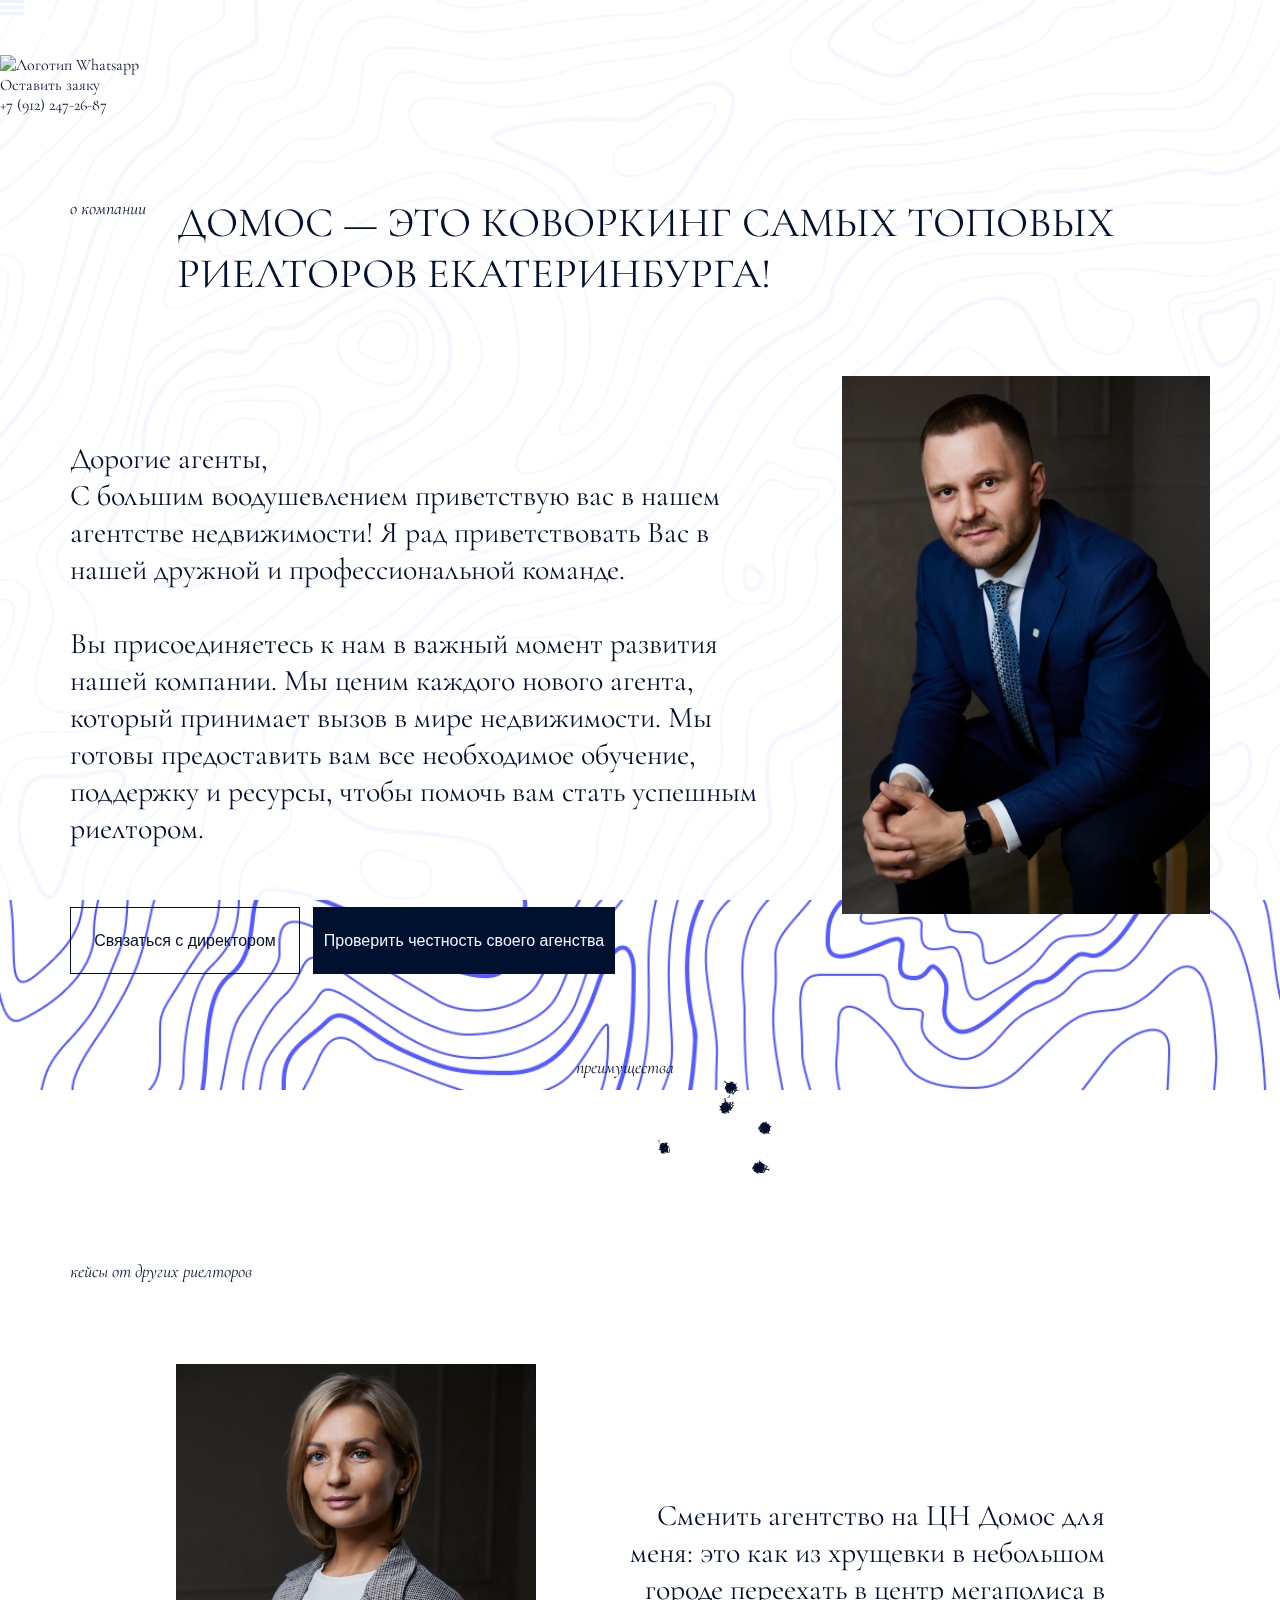
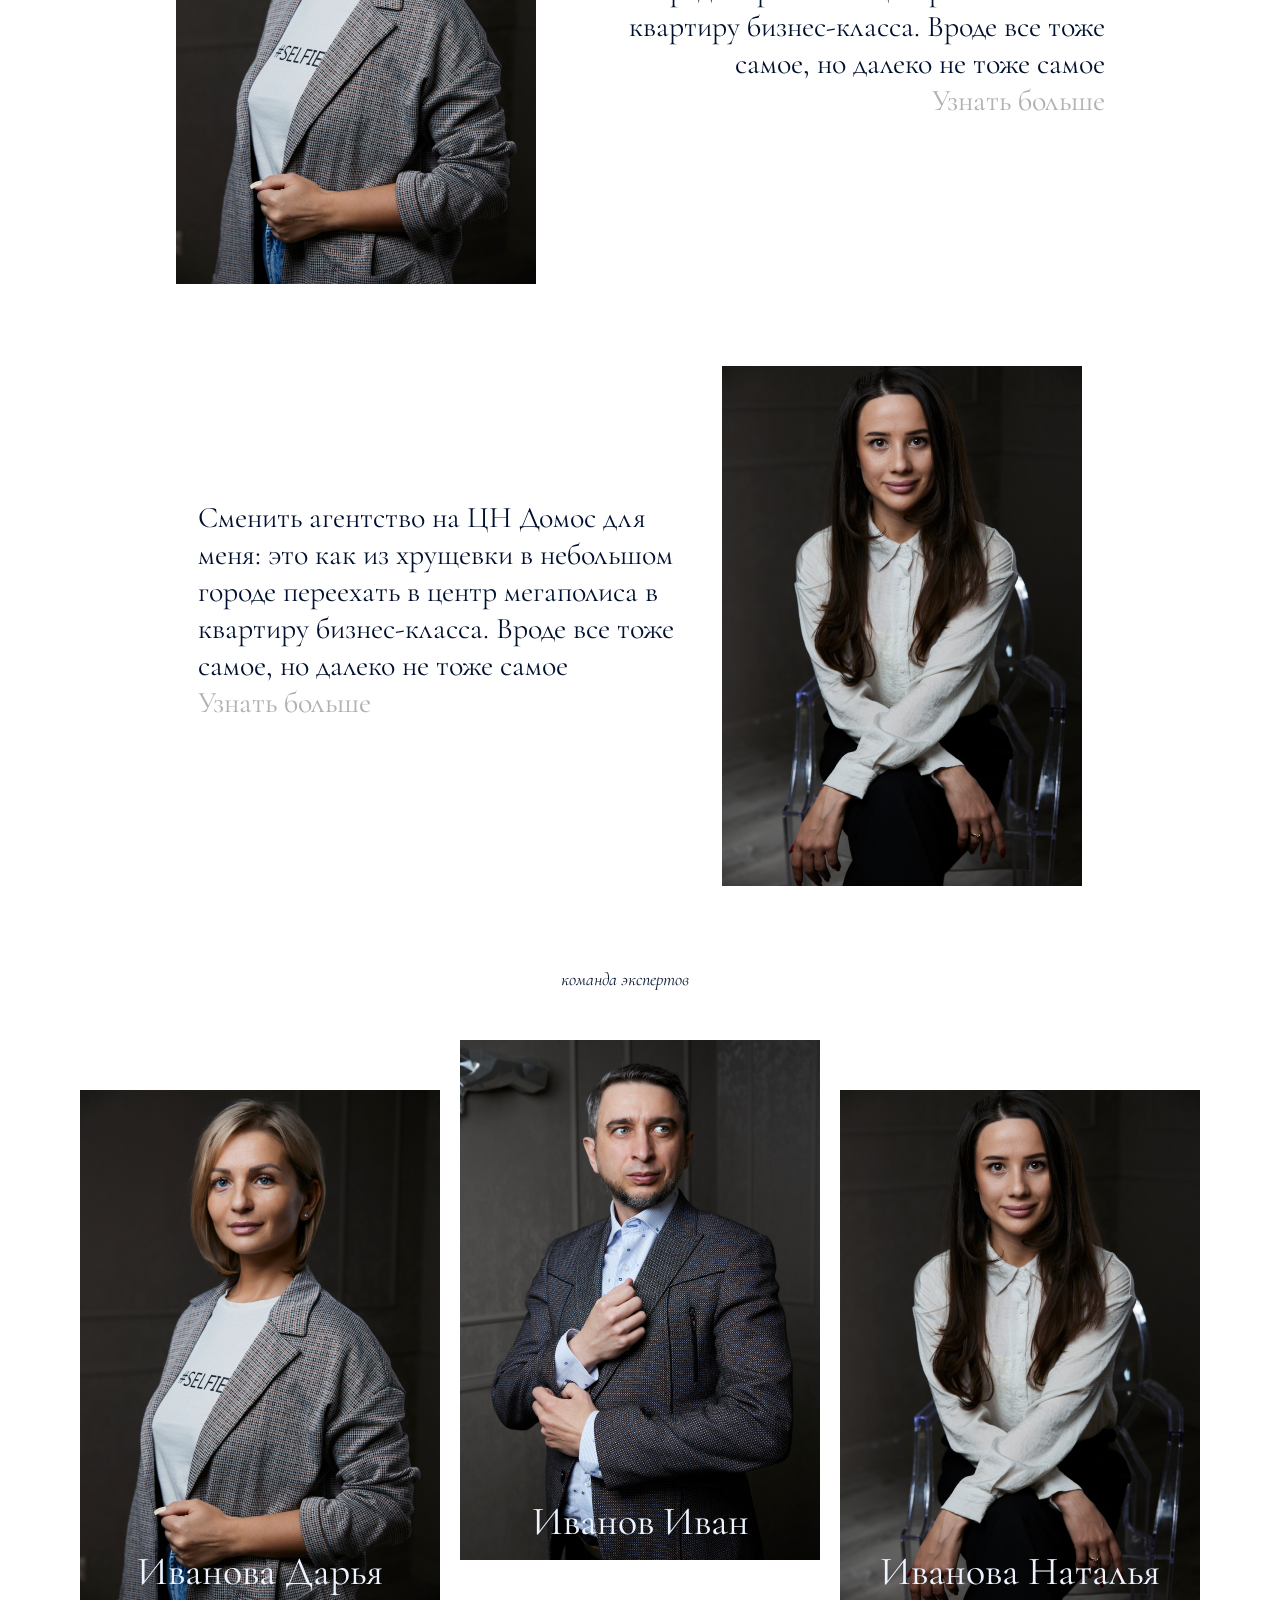
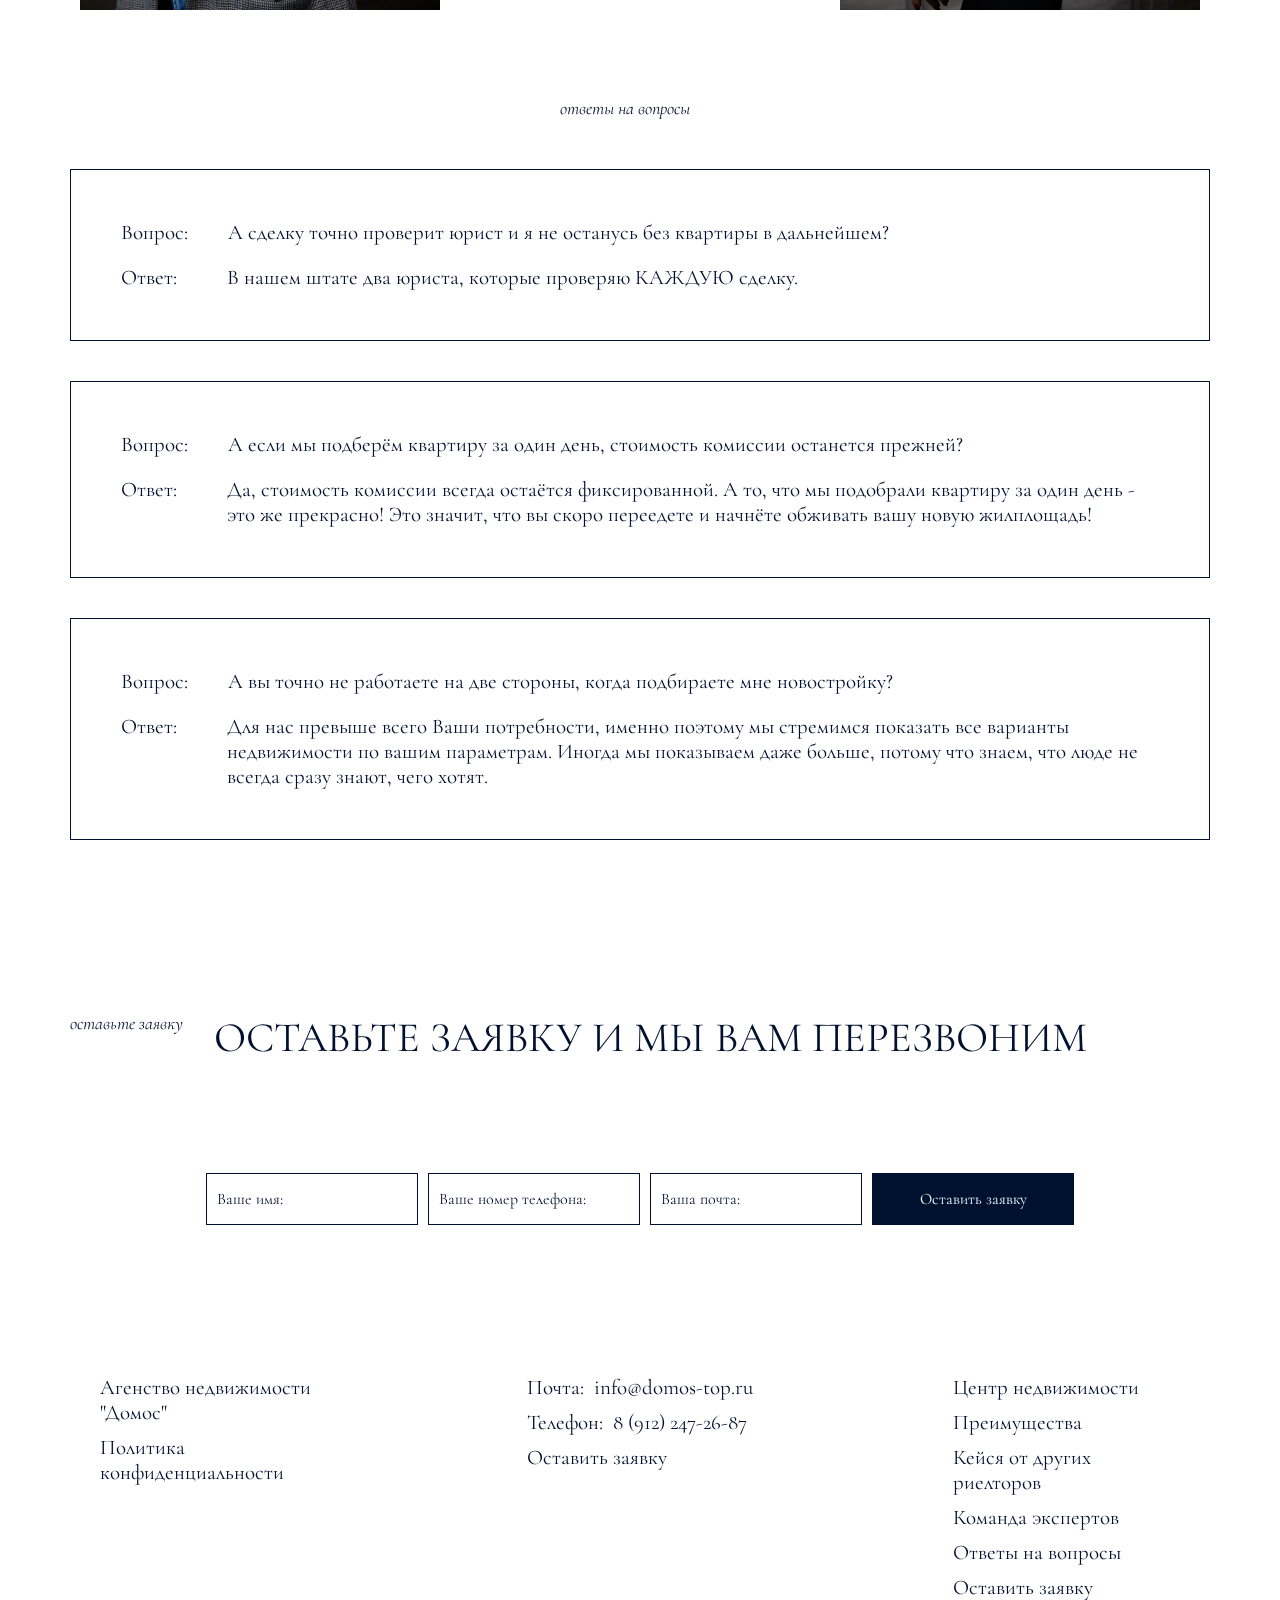
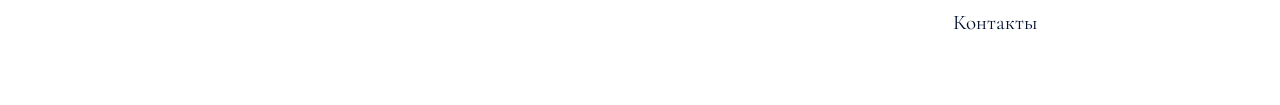
==== main.html @ 823f2ba8 "Merge branch 'vachik' of https://github.com/vachagunn/domos-main into vachik" ====
<!DOCTYPE html>
<html lang="en">
<head>
    <meta charset="UTF-8">
    <meta name="viewport" content="width=device-width, initial-scale=1.0">
    <title>Domos</title>
    
    <link rel="stylesheet" type="text/css" href="./css/base.css">
    <link rel="stylesheet" type="text/css" href="./css/media-main-1370.css">
    <link rel="stylesheet" type="text/css" href="./css/media-main-421-1369.css">
    <link rel="stylesheet" type="text/css" href="./css/media-main-420.css">
    <link rel="preconnect" href="https://fonts.gstatic.com">
    <link href="https://fonts.googleapis.com/css2?family=Cormorant+Garamond:wght@400;700&display=swap" rel="stylesheet">
    
  </head>
  <body>
    <header>
      <nav class="navigation">

        <div class="menu-btn">
          <img src="/images/menu-btn.svg" alt="Кнопка меню">
        </div>

        <div class="header-logo">
          <img src="/images/logo_domos_white.png" alt="Логотип Домос">
        </div>

        <div class="header-application">
          <div class="application--messanger">
            <a href="#">
              <img src="" alt="Логотип Whatsapp">
            </a>
          </div>

          <div class="application--title">
            <a href="#">Оставить заяку</a>
          </div>

          <div class="application--phone">
            <a href="tel:+79122472687">+7 (912) 247-26-87</a>
          </div>
        </div>
      </nav>
    </header>
    <!-- <header>
      <div class="title">
        <div class="left-menu">
          <div class="menu"></div>
          <div class="logo"></div>
        </div>
        <div class="right-menu">
          <div class="whatsapp"></div>
          <div class="submit-app"></div>
          <div class="phone"></div>
        </div>
      </div>
      <div class="intro-main">Выплачиваем 100% комиссии</div>
      <div class="submit-app-center">
        <div class="submit-app-center p"></div>
        <div class="submit-app-block"></div>
      </div>
    </header> -->
    
    <main>
      <div class="block company">
        <div class="intro-block">
          <div class="intro company" style="white-space: nowrap;">о компании</div>
          <div class="intro-block-company">
            ДОМОС  — ЭТО КОВОРКИНГ САМЫХ 
            ТОПОВЫХ РИЕЛТОРОВ ЕКАТЕРИНБУРГА! 
          </div>
        </div>
        <div class="block-director">
          <div class="director-word">
            Дорогие агенты, </br>С большим воодушевлением приветствую вас 
            в нашем агентстве недвижимости! Я рад приветствовать 
            Вас в нашей дружной и профессиональной команде. </br></br>
            Вы присоединяетесь к нам в важный момент развития нашей компании. 
            Мы ценим каждого нового агента, который принимает вызов в мире недвижимости. 
            Мы готовы предоставить вам все необходимое обучение, поддержку и ресурсы, 
            чтобы помочь вам стать успешным риелтором.
            <div class="company-button">
              <div class="tel-button">Связаться с директором</div>
              <div class="test-button">Проверить честность своего агенства</div>
            </div>
          </div>
          <div class="director-photo">
            <img src="./images/director.png" alt="Director">
          </div>
        </div>
      </div>
      
      <div class="block advantages">
        <div class="intro advantages">преимущества</div>
        <div class="advantages">
          <div class="container-advantages">

            <div class="row one">
              <div class="circle">
                <div class="logo"></div>
                <div class="text-advantages">
                  <p><span class="text-advantages-title">успешная современная команда</span></p>
                </div>
              </div>
              <div class="circle">
                <div class="logo"></div>
                <div class="text-advantages">
                  <p><span class="text-advantages-title">постоянная поддержка юриста</span></p>
                </div>
              </div>
            </div>
            
            <div class="row two">
              <div class="circle">
                <div class="logo"></div>
                <div class="text-advantages">
                  <p><span class="text-advantages-title">выплата 100% комиссии после сделки</span></p>
                </div>
              </div>
            </div>
            
            <div class="row three">
              <div class="circle">
                <div class="logo"></div>
                <div class="text-advantages">
                  <p><span class="text-advantages-title">постоянные обучения</span></p>
                </div>
              </div>
              <div class="circle">
                <div class="logo"></div>
                <div class="text-advantages">
                  <p><span class="text-advantages-title">нет обязательных посещений офиса</span></p>
                </div>
              </div>
            </div>

          </div>
        </div>
      
      <div class="block cases">
        <div class="intro-block">
          <div class="intro cases">кейсы от других риелторов</div>
        </div>
        <div class="team first">
          <div class="team-photo">
            <img src="./images/team-first.png" alt="team-first">
          </div>
          <div class="team-word first">
            Сменить агентство на ЦН Домос для меня: это как из хрущевки в небольшом городе переехать в центр мегаполиса в квартиру бизнес-класса.
            Вроде все тоже самое, но далеко не тоже самое</br>
            <span>Узнать больше</span>
          </div>
        </div>
        <div class="team two">
          <div class="team-word second">
            Сменить агентство на ЦН Домос для меня: это как из хрущевки в небольшом городе переехать в центр мегаполиса в квартиру бизнес-класса.
            Вроде все тоже самое, но далеко не тоже самое</br>
            <span>Узнать больше</span>
          </div>
          <div class="team-photo">
            <img src="./images/team-second.png" alt="team-second">
          </div>
        </div>
      </div>
      <div class="block experts">
        <div class="intro experts">команда экспертов</div>
        <div class="experts-all">
          <div class="expert-photo one">
            <img src="./images/expert-one.png" alt="expert-one">
            <div class="overlay">Иванова Дарья</div>
          </div>
          <div class="expert-photo two">
            <img src="./images/expert-two.png" alt="expert-two">
            <div class="overlay">Иванов Иван</div>
          </div>
          <div class="expert-photo three">
            <img src="./images/expert-three.png" alt="expert-three">
            <div class="overlay">Иванова Наталья</div>
          </div>
        </div>
      </div>
      
      <div class="block answers">
        <div class="intro answers">ответы на вопросы</div>
        <div class="questions-answers">
          <div class="block-questions-answers one">
            <div class="questions">
              <div class="intro-question">Вопрос:</div>
              <div class="intro-question-question">
                А сделку точно проверит юрист и я не останусь без квартиры в дальнейшем?
              </div>
            </div>
            <div class="answers">
              <div class="intro-answer">Ответ:</div>
              <div class="intro-answer-answer">
                В нашем штате два юриста, которые проверяю КАЖДУЮ сделку.
              </div>
            </div>
          </div>
          
          <div class="block-questions-answers two">
            <div class="questions">
              <div class="intro-question">Вопрос:</div>
              <div class="intro-question-question">
                А если мы подберём квартиру за один день, стоимость комиссии останется прежней?
              </div>
            </div>
            <div class="answers">
              <div class="intro-answer">Ответ:</div>
              <div class="intro-answer-answer">
                Да, стоимость комиссии всегда остаётся фиксированной. 
                А то, что мы подобрали квартиру за один день - это же прекрасно! Это значит, что вы скоро переедете и начнёте обживать вашу новую жилплощадь!
              </div>
            </div>
          </div>
          
          <div class="block-questions-answers three">
            <div class="questions">
              <div class="intro-question">Вопрос:</div>
              <div class="intro-question-question">
                А вы точно не работаете на две стороны, когда подбираете мне новостройку?
              </div>
            </div>
            <div class="answers">
              <div class="intro-answer">Ответ:</div>
              <div class="intro-answer-answer">
                Для нас превыше всего Ваши потребности, именно поэтому мы стремимся
                показать все варианты недвижимости по вашим параметрам. Иногда мы
                показываем даже больше, потому что знаем, что люде не всегда сразу знают,
                чего хотят.
              </div>
            </div>
          </div>
          
        </div>
      </div>
      <div class="block application">
        <div class="intro-block">
          <div class="intro company" style="white-space: nowrap;">оставьте заявку</div>
          <div class="intro-block-company">
            ОСТАВЬТЕ ЗАЯВКУ И МЫ ВАМ ПЕРЕЗВОНИМ 
          </div>
        </div>
        <div class="container">
          <div class="submit-your-application">Ваше имя:</div>
          <div class="submit-your-application">Ваше номер телефона:</div>
          <div class="submit-your-application">Ваша почта:</div>
          <div class="submit-your-application-blue">Оставить заявку</div>
        </div>
        
        <div class="map">
          <script 
            type="text/javascript" 
            charset="utf-8" 
            async src="https://api-maps.yandex.ru/services/constructor/1.0/js/?um=constructor%3A282404aa62db737dc6fc11213144c977d4ec2f0afd325f0d75a06464f7bdc271&amp;width=100%25&amp;height=618&amp;lang=ru_RU&amp;scroll=true">
          </script>
        </div>
        
      </div>
    </main>
    
    <footer>
      <div class="footer">
        <div class="column one">
          <div class="logo-footer"></div>
          <div class="text-footer">Агенство недвижимости "Домос"</div>
          <div class="text-footer">Политика конфиденциальности</div>
        </div>
        <div class="column two">
          <div class="mail-footer">
            <div class="mail-footer-name">Почта:</div>
            <div class="mail-footer-mail">info@domos-top.ru</div>
          </div>
          <div class="tel-footer">
            <div class="tel-footer-name">Телефон:</div>
            <div class="tel-footer-tel">8 (912) 247-26-87</div>
          </div>
          <div class="button-footer">
            <div class="button-footer-button">Оставить заявку</div>
          </div>
        </div>
        <div class="column three">
          <ul>
            <li>Центр недвижимости</li>
            <li>Преимущества</li>
            <li>Кейся от других риелторов</li>
            <li>Команда экспертов</li>
            <li>Ответы на вопросы</li>
            <li>Оставить заявку</li>
            <li>Контакты</li>
          </ul>
        </div>
      </div>
    </footer>
    
    <script src="./js/advantages.js"></script>

  </body>
  </html>
---- css/base.css ----
html, body, div, span, applet, object, iframe, h1, h2, h3, h4, h5, h6, p, blockquote, pre, a, abbr, acronym, address, big, cite, code, del, dfn, em, img, ins, kbd, q, s, samp, small, strike, strong, sub, sup, tt, var, b, u, i, center, dl, dt, dd, ol, ul, li, fieldset, form, label, legend, table, caption, tbody, tfoot, thead, tr, th, td, article, aside, canvas, details, embed, figure, figcaption, footer, header, hgroup, menu, nav, output, ruby, section, summary, time, mark, audio, video {
    margin: 0;
    padding: 0;
    border: 0;
    font-size: 100%;
    font: inherit;
    vertical-align: baseline;
    outline: none;
    color: #00102F;
    font-family: Cormorant Garamond, Arial, sans-serif;
  }
  html { height: 100%; } /* always display scrollbars */
  /* body { font-size: 62.5%; line-height: 1; font-family: Arial, Tahoma, Verdana, sans-serif; } */
  
  article, aside, details, figcaption, figure, footer, header, hgroup, menu, nav, section { display: block; }
  ol, ul { list-style: none; }
  
  blockquote, q { quotes: none; }
  blockquote:before, blockquote:after, q:before, q:after { content: ''; content: none; }
  strong { font-weight: bold; } 
  
  input { outline: none; }
  
  table { border-collapse: collapse; border-spacing: 0; }
  img { border: 0; max-width: 100%; }
  
  a { text-decoration: none; }
  a:hover { text-decoration: underline; }
---- css/media-main-1370.css ----
@media only screen and (min-width: 1370px) {
    body {
        background-image: url('../images/background.png');
        background-repeat: no-repeat;
        background-attachment: fixed;
        background-position: center;
        background-size: cover;
    }
    
    body::before {
        content: '';
        position: fixed;
        top: 0;
        left: 0;
        width: 100%;
        height: 100%;
        background-color: rgba(255, 255, 255, 0.98);
        z-index: -1;
    }

    header {
        display: flex;
        flex-direction: column;
        align-items: center;
        justify-content: center;

        background-image: url("./../images/header-background.png");
    }

    .navigation {
        display: flex;
        flex-direction: row;
        justify-content: space-between;
        width: 1143px;
    }

    .header-application {
        display: flex;
        flex-direction: row;
    }
    
    .menu-btn {
        display: flex;
        align-items: center;
        width: 24px;
    }

    main {
        display: flex;
        flex-direction: column;
        justify-content: center;
        align-items: center;
        /* padding: 0 140px; */
        box-sizing: border-box;
        /* width: calc(100% - 45px); */
      }
    
    .intro {
        /* margin-left: 140px; */
        margin-top: 82px;
        margin-right: 31px;
        color: #00102F;
        font-size: 21px;
        font-style: italic;
        font-weight: 400;
        line-height: normal;
        vertical-align: top;
    }
    
    
    /* FIRST BLOCK */
    
    .block {
        display: flex;
        justify-content: center;
        flex-direction: column;
        align-items: center;
        box-sizing: border-box;
    
        width: 100%;
        max-width: 1157px;
    }
    
    .intro-block {
        display: flex;
        /* justify-content: center; */
        width: 1157px; 
        height: 130px;
    }

    
    .intro-block-company {
        color: #00102F;
        display: flex;
        width: 1028px;
        height: 161px;
        margin-top: 82px;
        /* text-align: initial; */
    
        font-size: 48px;
        font-style: normal;
        font-weight: 400;
        line-height: normal;
        vertical-align: top;
      }
    
    .block-director {
        display: flex;
        /* justify-content: center; */
        padding-top: 140px;
    }
    
    .director-word {
        display: flex;
    
        max-width: 625px;
        /* margin-left: 140px; */
        margin-top: 82px;
        display: inline-block;
        width: 625px;
        height: 344px;
        flex-shrink: 0;
        text-align: justify;
        /* justify-content: center; */
        color: #00102F;
        font-size: 30px;
        font-style: normal;
        font-weight: 400;
        line-height: normal;
    }
    
    .company-button {
        display: flex;
        margin-top: 50px;
    }
    
    .tel-button {
        display: inline-block;
        vertical-align: middle;
        line-height: 65px;
        margin-right: 13px;
        width: 228px;
        height: 65px;
        border: 1px solid #00102F;
        background: rgba(237, 243, 255, 0.00);
        color: #00102F;
        text-align: center;
        font-size: 16px;
        font-style: normal;
        font-weight: 400;
        cursor: pointer;
        font-family: 'Open Sans', sans-serif;
    }
    
    .test-button {
        display: inline-block;
        vertical-align: middle;
        line-height: 65px;
        margin-right: 13px;
        width: 300px;
        height: 65px;
        border: 1px solid #00102F;
        background: #00102F;
        color: #EDF3FF;
        text-align: center;
        font-size: 16px;
        font-style: normal;
        font-weight: 400;
        cursor: pointer;
        font-family: 'Open Sans', sans-serif;
    }
    
    .director-photo {
        margin-left: 69px;
        /* margin-right: 140px; */
        width: 463px;
        height: 694px;
        flex-shrink: 0;
        background-color: lightgray;
      }
      
    .director-photo img {
        width: 100%;
        height: 100%;
        object-fit: cover;
    }

    /* TWOTH */

    .intro.advantages {
        display: flex;
        max-width: 1126px;
        justify-content: center;
        margin-bottom: 82px;
    }

    .container-advantages {
        display: flex;
        flex-wrap: wrap;
        justify-content: center;
        align-items: center;
        max-width: 1200px;
        margin: 0 auto;
    }
     
    .row {
        display: flex;
        justify-content: center;
        margin-bottom: 16px;
    }

    .row.one {
        justify-content: space-between;
    }
      
    .row.two {
        justify-content: center;
    }
      
    .row.three {
        justify-content: space-between;
    }
     
    .circle {
        position: relative;
        width: 360px;
        height: 360px;
        border-radius: 50%;
        display: flex;
        justify-content: center;
        align-items: center;
        background: #EDF3FF;
        margin: 0 160px;
    }

    .logo {
        position: relative;
        width: 100%;
        height: 100%;     
        background: url(../images/advantages-one.png);
        background-size: cover;
        border-radius: 50%;
        overflow: hidden;
    }
    
    .text-advantages {
        position: absolute;
        width: 100%;
        height: 100%;
        animation: animate 30s linear infinite;
    }

    .text-advantages p span {
        position: absolute;
        left: 50%;
        font-size: 2.2em;
        text-transform: uppercase;
        transform-origin: 0 230px;
        top: -50px;
    }

    @keyframes animate {
        0%
        {
            transform: rotate(360deg);
        }
        100%
        {
            transform: rotate(0deg);
        }
    }

    
    
    /* THIRD BLOCK */
    
    .intro.cases {
        order: -1;
      }


    .team {
        width: 1157px;
        /* margin-left: 140px; */
        /* margin-right: 140px; */
        margin-top: 80px;
        display: flex;
    }
    
    .team-word {
        display: flex;
        width: 743px;
        height: 488px;
        flex-direction: column;
        justify-content: center;
        flex-shrink: 0;
    
        color: #00102F;
        font-size: 30px;
        font-style: normal;
        font-weight: 400;
        line-height: normal;
    }
    
    .team-word.first {
        text-align: right;
        margin-left: 55px;
    }
    
    .team-word.second {
        text-align: left;
        margin-right: 55px;
    }
      
    .team-photo {
        width: 360px;
        height: 520px;
        flex-shrink: 0;
    }
    
    .team-word span {
        color: #B1B1B1;
        font-size: 30px;
        font-style: normal;
        font-weight: 400;
        line-height: normal;
    }
    
    
    
    /* FOURTH BLOCK */
    
    
    .intro.experts {
        display: flex;
        width: 1126px;
    }

    .experts-all {
        display: flex;
        justify-content: center;
        align-items: flex-start;
        /* margin-left: 140px; */
        /* margin-right: 140px; */
        margin-top: 100px;
    }
    
    .expert-photo {
        position: relative;
        margin: 0 13px;
    }
    
    .expert-photo.two {
        margin-top: -50px;
    }
    
    .expert-photo .overlay {
        position: absolute;
        bottom: 10px;
        left: 0;
        right: 0;
        padding: 10px;
        text-align: center;
        color: #EDF3FF;
        font-size: 40px;
        font-style: normal;
        font-weight: 400;
        line-height: normal;
    }


    /* FIFTH BLOCK */


    .questions-answers {
        font-size: 21px;
    }
    
    .block-questions-answers {
        border: solid 1px #00102F;
        padding: 0 50px;
        margin-bottom: 40px;
    }
    
    .questions {
        display: flex;
        align-items: center;
        padding-bottom: 20px;
        margin-top: 50px;
    }
    
    .questions-answers {
        max-width: 1157px;
    }
    
    .answers {
        display: flex;
        margin-bottom: 50px;
        width: 1057px;
    }

    .intro-question {
        margin-right: 40px;
        font-weight: bold;
    }

    .intro-answer {
        margin-right: 50px;
        font-weight: bold;
    }

    .intro.answers {
        width: 1126px;
    }

    .intro-question-question {
        text-align: left;
    }



    /* SIXTH BLOCK */


    .container {
        display: flex;
        /* justify-content: space-between; */
        align-items: center;

        padding-top: 100px;
        padding-bottom: 100px;
    }
     
    .submit-your-application {
        color: #00102F;
        width: 200px;
        height: 50px;
        border: 1px solid #00102F;
        display: flex;
        /* justify-content: center; */
        align-items: center;

        margin-right: 10px;
        padding-left: 10px;
    }

    .submit-your-application-blue {
        background-color: #00102F;
        color: #EDF3FF;
        justify-content: center;
        border: 1px solid #00102F;
        width: 200px;
        height: 50px;
        display: flex;
        align-items: center;
    }


    /* SEVENTH BLOCK */

    footer {
        display: flex;
        justify-content: center;
        padding: 50px 0;
        width: 100%;
        font-size: 21px;
        font-style: normal;
        font-weight: 400;
        line-height: normal;
    }

    .footer {
        display: flex;
    }

    .text-footer {
        padding-bottom: 10px;
    }

    .mail-footer {
        display: flex;
        padding-bottom: 10px;
    }

    .mail-footer-name {
        margin-right: 10px;
    }

    .tel-footer {
        display: flex;
        padding-bottom: 10px;
    }

    .tel-footer-name {
        margin-right: 10px;
    }

    .column {
        flex: 1;
        padding: 0 100px;
    }
      
    ul {
        list-style-type: none;
        padding: 0;
        padding-bottom: 10px;
    }

    li {
        padding-bottom: 10px;
    }
     
    .map {
        width: 100%;
    }


}
---- css/media-main-421-1369.css ----
@media only screen and (min-width: 421px) and (max-width: 1369px) {
    body {
        background-image: url('../images/background.png');
        background-repeat: no-repeat;
        background-attachment: fixed;
        background-position: center;
        background-size: cover;
    }
    
    body::before {
        content: '';
        position: fixed;
        top: 0;
        left: 0;
        width: 100%;
        height: 100%;
        background-color: rgba(255, 255, 255, 0.95);
        z-index: -1;
    }
    
    main {
        display: flex;
        flex-direction: column;
        justify-content: center;
        align-items: center;
        padding: 0 70px;
        box-sizing: border-box;
        /* width: calc(100% - 45px); */
      }
    
    .intro {
        /* margin-left: 140px; */
        margin-top: 82px;
        margin-right: 31px;
        color: #00102F;
        font-size: 18px;
        font-style: italic;
        font-weight: 400;
        line-height: normal;
        vertical-align: top;
        height: 100%;
        white-space: nowrap;
    }
    
    
    /* FIRST BLOCK */
    
    .block {
        display: flex;
        justify-content: center;
        flex-direction: column;
        align-items: center;
        box-sizing: border-box;
    
        width: 100%;
    }

    .intro-block {
        height: 100%;
        display: flex;
        /* justify-content: center; */
        width: 100%;
    }
    
    /* .intro-block-company {
        color: #00102F;
        display: flex;
        width: 1028px;
        height: 161px;
        margin-top: 82px;
        text-align: initial;
    
        font-size: 48px;
        font-style: normal;
        font-weight: 400;
        line-height: normal;
        vertical-align: top;
      } */

    .intro-block-company {
        color: #00102F;
        display: flex;
        /* width: 1028px; */
        height: 161px;
        margin-top: 82px;
        /* text-align: initial; */
        font-size: 42px;
        font-style: normal;
        font-weight: 400;
        line-height: normal;
        vertical-align: top;
        /* word-break: break-all; */
        word-wrap: break-word;
    }
    
    .block-director {
        display: flex;
        /* justify-content: center; */
    }
    
    .director-word {
        color: #00102F;
        display: flex;
        flex-direction: column;
        /* width: 625px; */
        height: 100%;
        margin-top: 82px;
        /* text-align: initial; */
        font-size: 30px;
        font-style: normal;
        font-weight: 400;
        line-height: normal;
        vertical-align: top;
        /* word-break: break-all; */
        /* overflow-wrap: break-word; */
        word-wrap: break-word;
    }
    
    .company-button {
        display: flex;
        margin-top: 40px;
        flex-wrap: wrap;
    }
    
    .tel-button {
        margin-top: 20px;
        display: inline-block;
        vertical-align: middle;
        line-height: 65px;
        margin-right: 13px;
        width: 228px;
        height: 65px;
        border: 1px solid #00102F;
        background: rgba(237, 243, 255, 0.00);
        color: #00102F;
        text-align: center;
        font-size: 16px;
        font-style: normal;
        font-weight: 400;
        cursor: pointer;
        font-family: 'Open Sans', sans-serif;
    }
    
    .test-button {
        margin-top: 20px;
        display: inline-block;
        vertical-align: middle;
        line-height: 65px;
        margin-right: 13px;
        width: 300px;
        height: 65px;
        border: 1px solid #00102F;
        background: #00102F;
        color: #EDF3FF;
        text-align: center;
        font-size: 16px;
        font-style: normal;
        font-weight: 400;
        cursor: pointer;
        font-family: 'Open Sans', sans-serif;
    }
    
    .director-photo {
        margin-left: 70px;
        /* margin-right: 140px; */
        width: 368px;
        height: 538px;
        flex-shrink: 0;
        /* background-color: lightgray; */
      }
      
    .director-photo img {
        width: 100%;
        height: 100%;
        object-fit: cover;
        padding-top: 5%;
    }
    
    
    /* THIRD BLOCK */
    
    .block.cases {
        justify-content: flex-start;
        /* padding-top: 413px; */
    }

    .team {
        margin-left: 140px;
        margin-right: 140px;
        margin-top: 82px;
        display: flex;
        justify-content: center;
        width: 100%;
    }
    
    .team-word {
        display: flex;
        width: 489px;
        height: 488px;
        flex-direction: column;
        justify-content: center;
        flex-shrink: 0;
        color: #00102F;
        font-size: 30px;
        font-style: normal;
        font-weight: 400;
        line-height: normal;
        word-wrap: break-word;
      }
    
    .team-word.first {
        text-align: right;
        margin-left: 80px;
    }
    
    .team-word.second {
        text-align: left;
        margin-right: 35px;
    }
      
    .team-photo {
        width: 360px;
        height: 520px;
        flex-shrink: 0;
    }
    
    .team-word span {
        color: #B1B1B1;
        font-size: 30px;
        font-style: normal;
        font-weight: 400;
        line-height: normal;
    }
    
    
    
    /* FOURTH BLOCK */
    
    
    .experts-all {
        display: flex;
        justify-content: center;
        align-items: flex-start;
        /* margin-left: 140px; */
        /* margin-right: 140px; */
        margin-top: 100px;
    }
    
    .expert-photo {
        position: relative;
        margin: 0 10px;
    }
    
    .expert-photo.two {
        margin-top: -50px;
    }
    
    .expert-photo .overlay {
        position: absolute;
        bottom: 10px;
        left: 0;
        right: 0;
        padding: 10px;
        text-align: center;
        color: #EDF3FF;
        font-size: 40px;
        font-style: normal;
        font-weight: 400;
        line-height: normal;
    }

    /* FIFTH BLOCK */


    .questions-answers {
        font-size: 21px;
    }
    
    .block-questions-answers {
        border: solid 1px #00102F;
        padding: 0 50px;
        margin-bottom: 40px;
    }
    
    .questions {
        display: flex;
        align-items: center;
        padding-bottom: 20px;
        margin-top: 50px;
    }
    
    /* .questions-answers {
        max-width: 1157px;
    } */
    
    .answers {
        display: flex;
        padding-bottom: 50px;
        /* width: 1057px; */
    }

    .intro-question {
        margin-right: 40px;
    }

    .intro-answer {
        margin-right: 50px;
    }

    /* .intro.answers {
        width: 1126px;
    } */

    .intro-question-question {
        text-align: left;
    }

    /* SIXTH BLOCK */


    .container {
        display: flex;
        /* justify-content: space-between; */
        align-items: center;

        /* padding-top: 100px; */
        padding-bottom: 100px;
    }
     
    .submit-your-application {
        color: #00102F;
        width: 200px;
        height: 50px;
        border: 1px solid #00102F;
        display: flex;
        /* justify-content: center; */
        align-items: center;

        margin-right: 10px;
        padding-left: 10px;
    }

    .submit-your-application-blue {
        background-color: #00102F;
        color: #EDF3FF;
        justify-content: center;
        border: 1px solid #00102F;
        width: 200px;
        height: 50px;
        display: flex;
        align-items: center;
    }

    /* SEVENTH BLOCK */

    footer {
        display: flex;
        justify-content: center;
        padding: 50px 0;
        width: 100%;
        font-size: 21px;
        font-style: normal;
        font-weight: 400;
        line-height: normal;
    }

    .footer {
        display: flex;
    }

    .text-footer {
        padding-bottom: 10px;
    }

    .mail-footer {
        display: flex;
        padding-bottom: 10px;
    }

    .mail-footer-name {
        margin-right: 10px;
    }

    .tel-footer {
        display: flex;
        padding-bottom: 10px;
    }

    .tel-footer-name {
        margin-right: 10px;
    }

    .column {
        flex: 1;
        padding: 0 100px;
    }
      
    ul {
        list-style-type: none;
        padding: 0;
        padding-bottom: 10px;
    }

    li {
        padding-bottom: 10px;
    }
     


}
---- css/media-main-420.css ----
@media only screen and (max-width: 420px) {
    .block {
        width: 419px;
    }
}
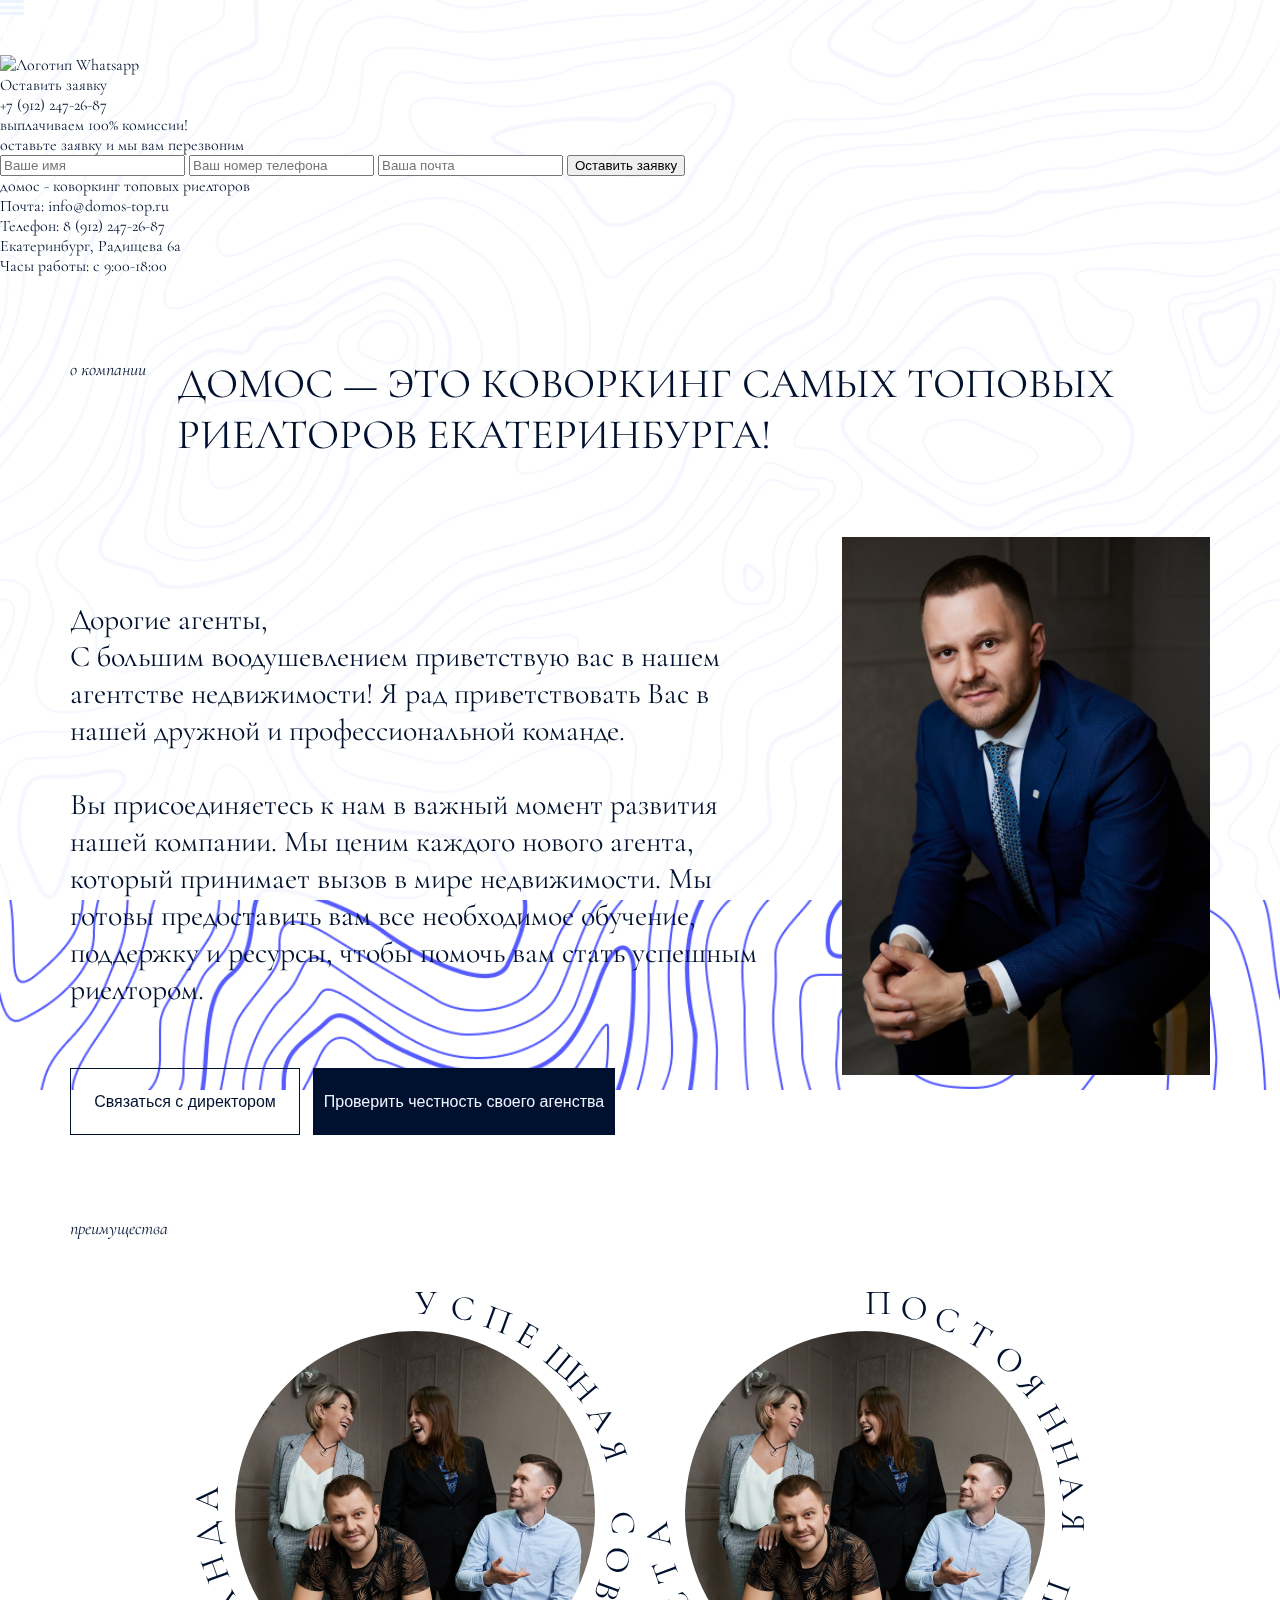
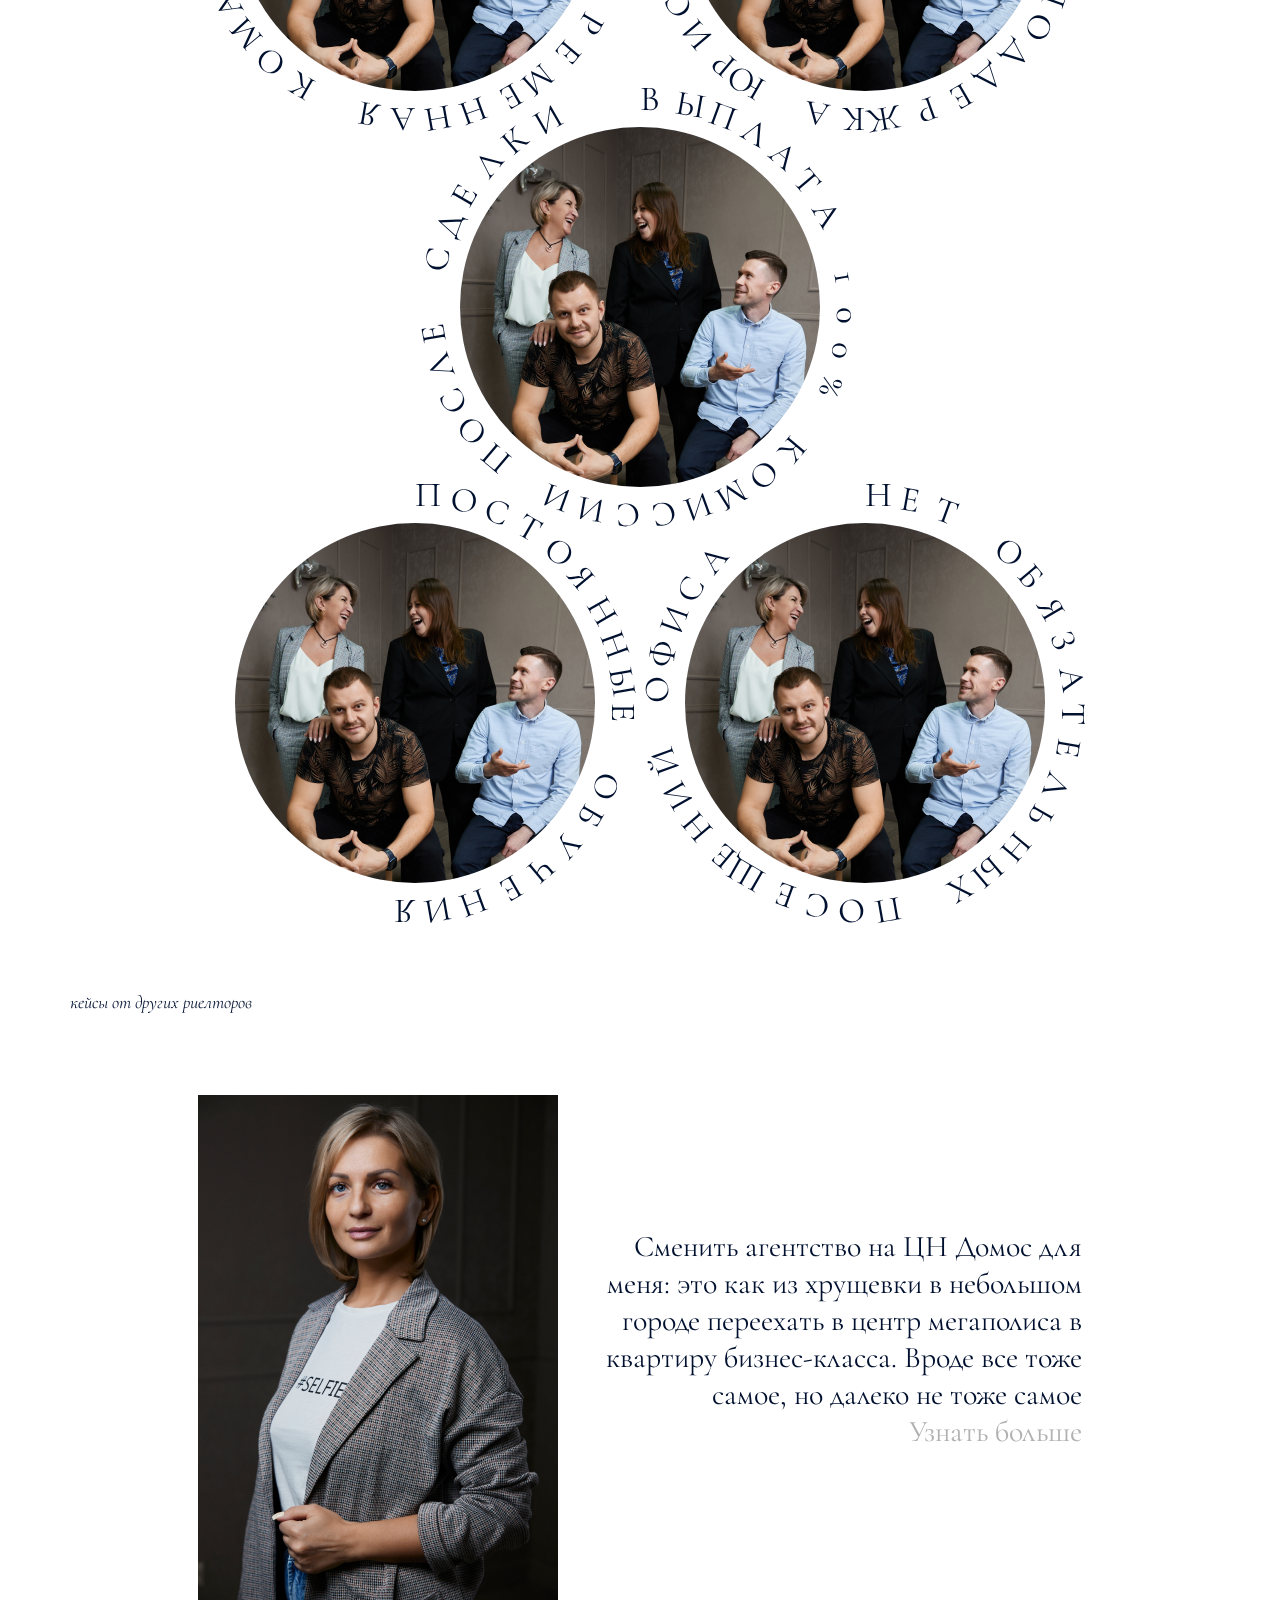
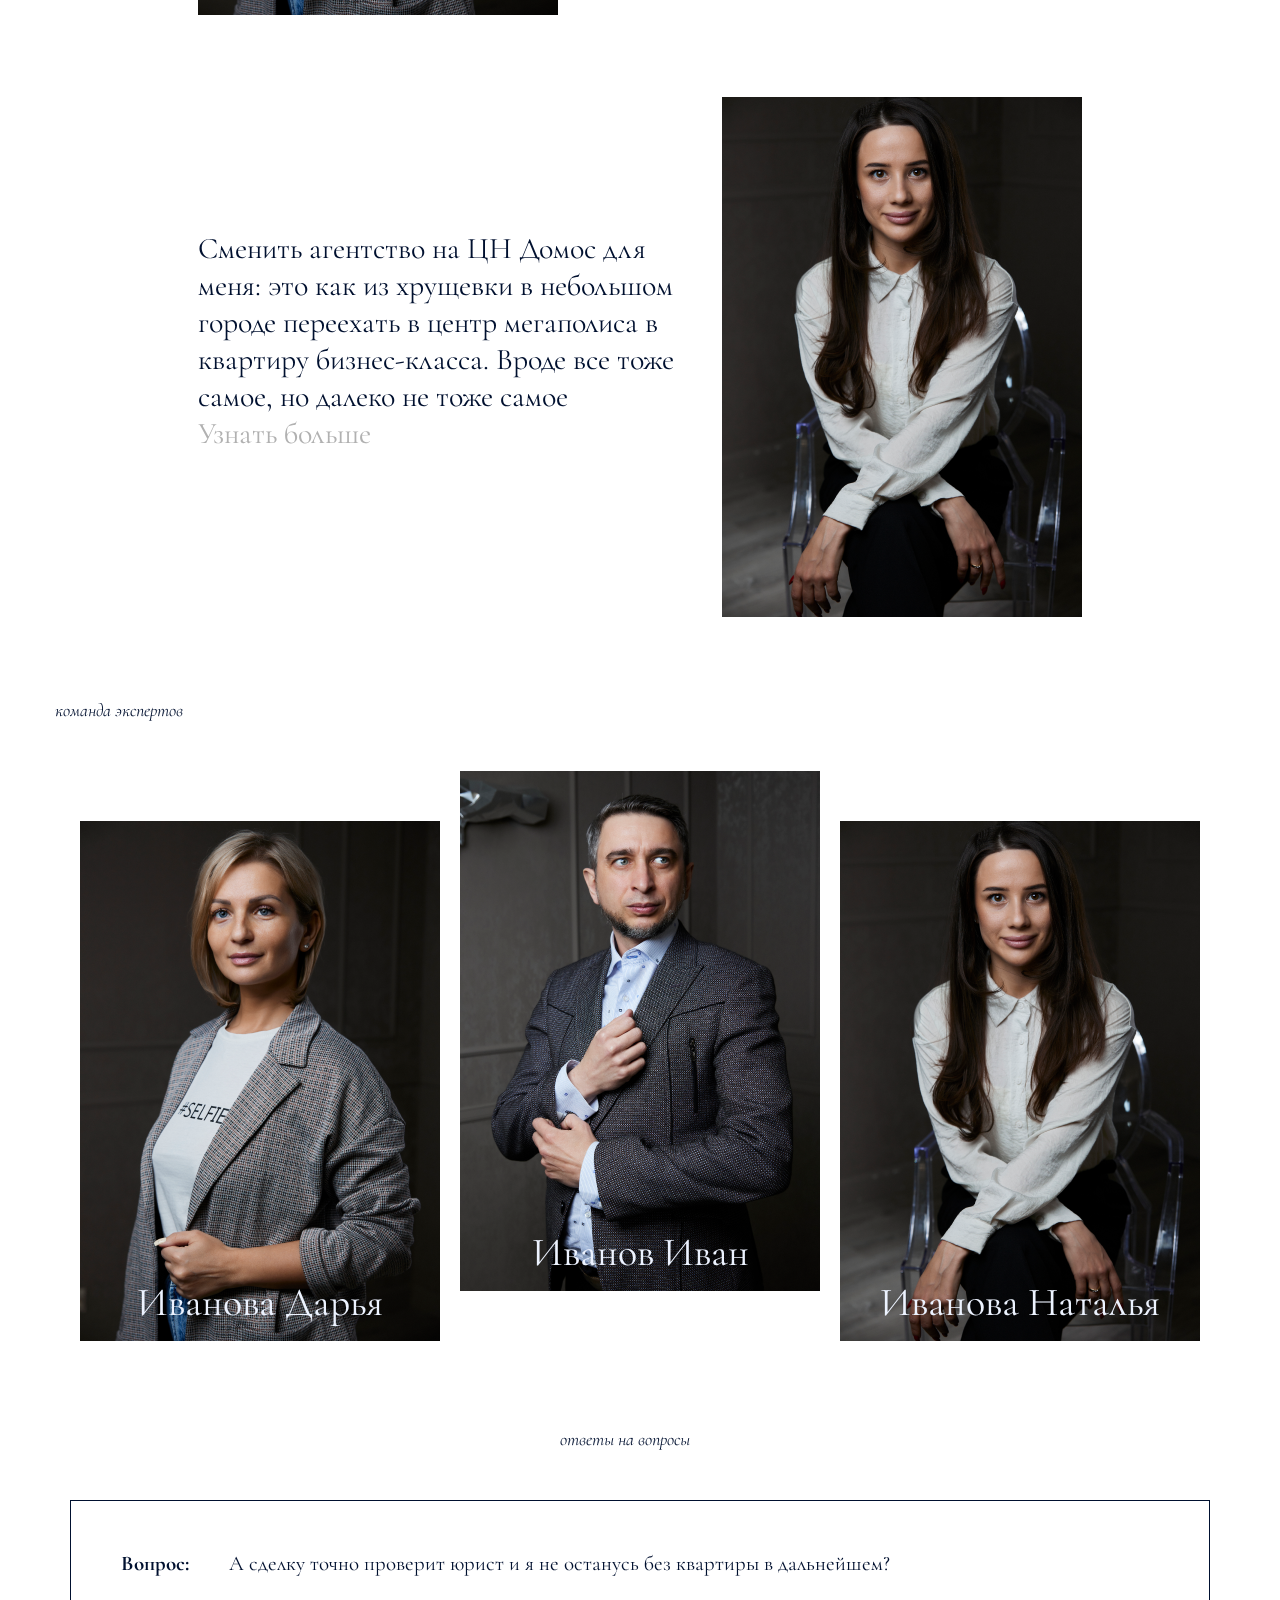
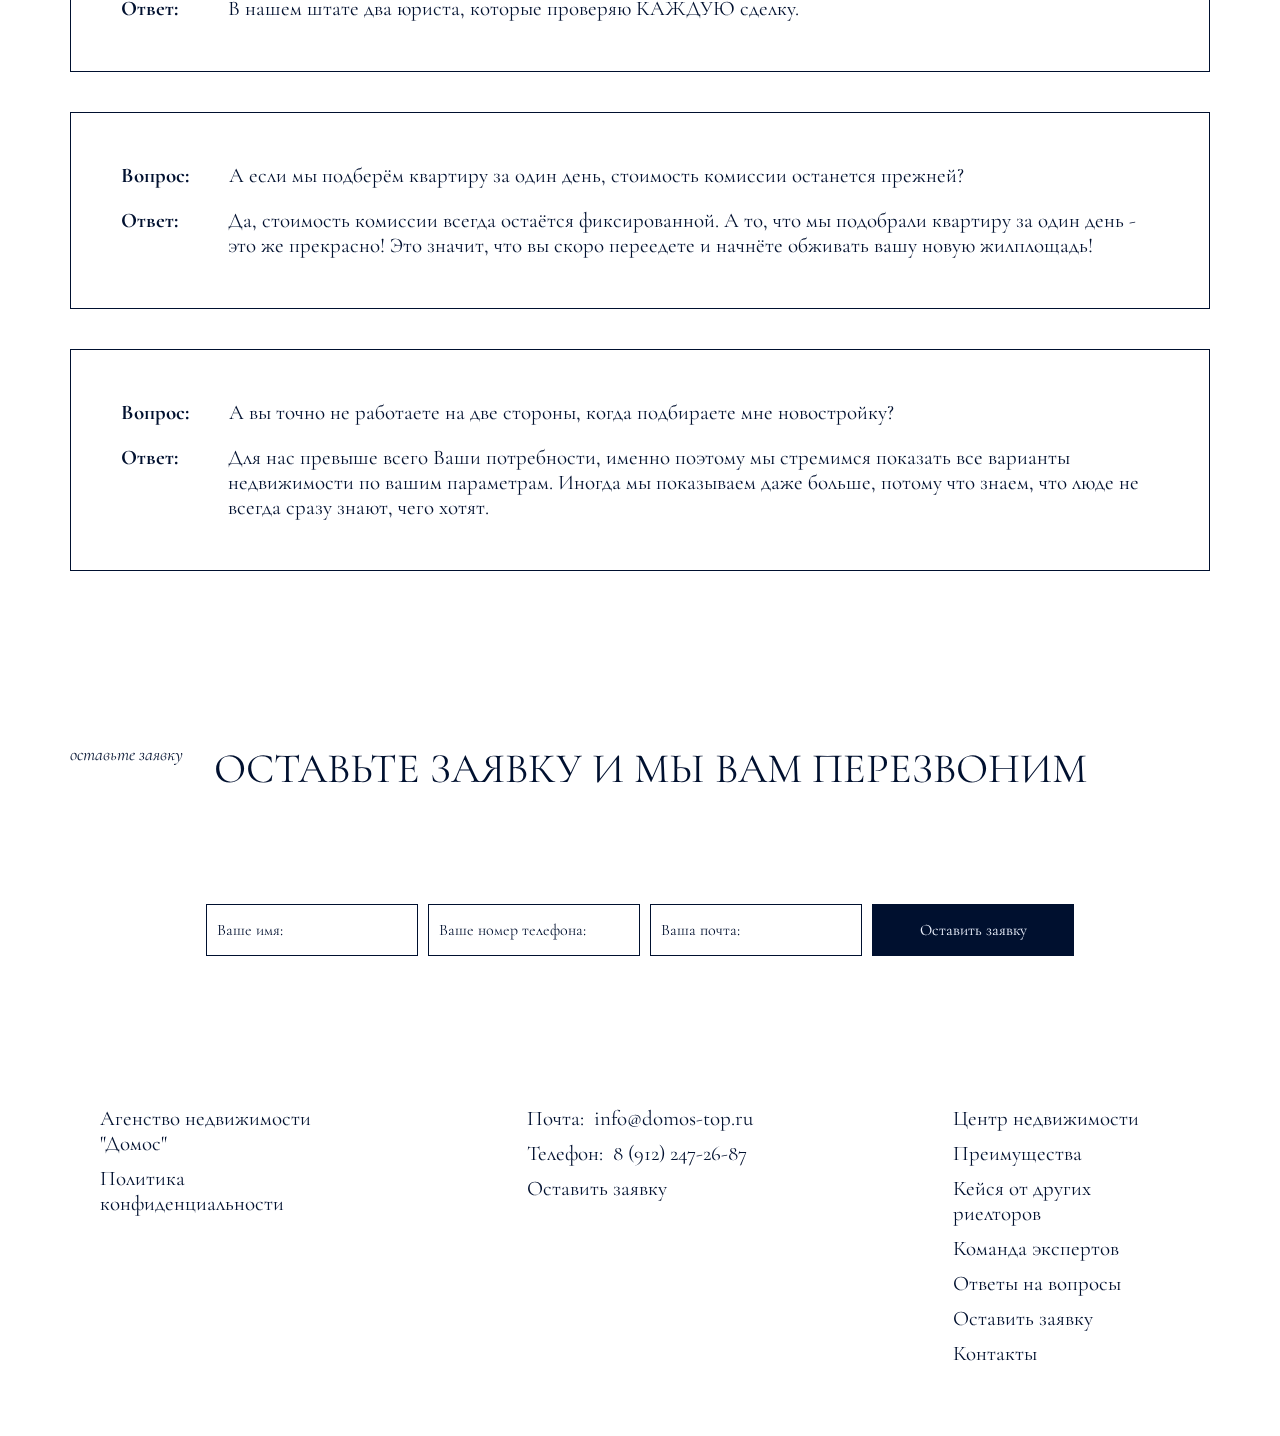
==== commit b1c9f7c6: "Layout of the Hero block" ====
--- a/main.html
+++ b/main.html
@@ -18,22 +18,26 @@
       <nav class="navigation">
 
         <div class="menu-btn">
-          <img src="/images/menu-btn.svg" alt="Кнопка меню">
+          <a href="#">
+            <img src="/images/menu-btn.svg" alt="Кнопка меню">
+          </a>
         </div>
 
         <div class="header-logo">
-          <img src="/images/logo_domos_white.png" alt="Логотип Домос">
+          <a href="#">
+            <img src="/images/logo_domos_white.png" alt="Логотип Домос">
+          </a>
         </div>
 
         <div class="header-application">
           <div class="application--messanger">
             <a href="#">
-              <img src="" alt="Логотип Whatsapp">
+              <img src="/images/whatsapp.svg" alt="Логотип Whatsapp" width="27.6" height="27.6">
             </a>
           </div>
 
           <div class="application--title">
-            <a href="#">Оставить заяку</a>
+            <a href="#">Оставить заявку</a>
           </div>
 
           <div class="application--phone">
@@ -41,25 +45,51 @@
           </div>
         </div>
       </nav>
+
+      <div class="hero">
+        <h2>выплачиваем <span>100%</span> комиссии!</h2>
+      </div>
+      
+      <div class="application-form">
+        <p>оставьте заявку и мы вам перезвоним</p>
+
+        <div class="application-form--fields">
+          <input type="text" name="" id="" placeholder="Ваше имя">
+          <input type="text" name="" id="" placeholder="Ваш номер телефона">
+          <input type="text" name="" id="" placeholder="Ваша почта">
+          <input type="submit" name="" id="" value="Оставить заявку">
+        </div>
+      </div>
+
+      <div class="hero--title">
+        <h1>домос - коворкинг топовых риелторов</h1>
+
+        <div class="hero--contacts">
+
+          <div class="hero--contacts left">
+            <p>
+              <b>Почта:</b> 
+              <a href="mailto:info@domos-top.ru">info@domos-top.ru</a>
+            </p>
+            
+            <p>
+              <b>Телефон:</b> 
+              <a href="tel:89122472687">8 (912) 247-26-87</a>
+            </p>
+          </div>
+
+          <div class="hero--contacts right">
+            <p>
+              <b>Екатеринбург, Радищева 6а</b>
+            </p>
+
+            <p>Часы работы: с 9:00-18:00</p>
+          </div>
+
+        </div>
+
+      </div>
     </header>
-    <!-- <header>
-      <div class="title">
-        <div class="left-menu">
-          <div class="menu"></div>
-          <div class="logo"></div>
-        </div>
-        <div class="right-menu">
-          <div class="whatsapp"></div>
-          <div class="submit-app"></div>
-          <div class="phone"></div>
-        </div>
-      </div>
-      <div class="intro-main">Выплачиваем 100% комиссии</div>
-      <div class="submit-app-center">
-        <div class="submit-app-center p"></div>
-        <div class="submit-app-block"></div>
-      </div>
-    </header> -->
     
     <main>
       <div class="block company">
--- a/css/media-main-1370.css
+++ b/css/media-main-1370.css
@@ -25,24 +25,224 @@
         justify-content: center;
 
         background-image: url("./../images/header-background.png");
+        background-repeat: no-repeat;
+        background-size: cover;
     }
 
     .navigation {
         display: flex;
         flex-direction: row;
         justify-content: space-between;
+        
         width: 1143px;
+
+        margin-bottom: 160px;
+    }
+
+    .menu-btn {
+        display: flex;
+        align-items: center;
+        width: 24px;
+    }
+
+    .header-logo {
+        display: flex;
+        align-items: center;
+
+        width: 113px;
+
+        margin-right: auto;
+        padding-left: 28px;
+    }
+
+    .header-logo img {
+        display: block;
     }
 
     .header-application {
         display: flex;
         flex-direction: row;
-    }
-    
-    .menu-btn {
-        display: flex;
-        align-items: center;
-        width: 24px;
+        
+        width: 458px;
+        height: 60px;
+    }
+
+    .header-application div {
+        display: flex;
+        justify-content: center;
+        align-items: center;
+
+        border: 1px solid #EDF3FF;
+    }
+
+    .application--messanger {
+        width: 60px;
+    }
+
+    .application--title,
+    .application--phone {
+        width: 200px;
+    }
+
+    .application--title a,
+    .application--phone a {
+        font-family: 'Open Sans', sans-serif;
+        font-size: 16px;
+        font-weight: 400;
+        line-height: 22px;
+        color: #EDF3FF;
+    }
+
+    .hero {
+        display: flex;
+        flex-direction: column;
+        justify-content: center;
+        align-items: center;
+
+        margin-top: 0;
+        margin-bottom: 26px;
+    }
+
+    .hero h2,
+    .application-form p {
+        font-family: 'Cormorant Garamond', sans-serif;
+        font-weight: 400;
+
+        color: #EDF3FF;
+        text-transform: uppercase;
+    }
+
+    .hero h2 {
+        width: 987px;
+
+        font-size: 58px;
+        line-height: 70px;
+
+        text-align: center;
+        white-space: nowrap;
+        margin-bottom: 170px;
+    }
+
+    .hero h2 span {
+        font-size: 91px;
+        line-height: 110px;
+        color: inherit;
+    }
+
+    .application-form {
+        width: 1143px;
+
+        display: flex;
+        flex-direction: column;
+        justify-content: center;
+        align-items: center;
+        text-align: center;
+    }
+
+    .application-form p {
+        font-size: 22px;
+        line-height: 32px;
+
+        width: 650px;
+
+        margin-right: auto;
+        margin-bottom: 26px;  
+    }
+
+    .application-form--fields {
+        display: flex;
+        flex-direction: row;
+        align-items: center;
+        flex-wrap: nowrap;
+        gap: 14px;
+
+        width: 954px;
+
+        margin-top: 0;
+        margin-bottom: 120px;
+    }
+
+    .application-form--fields input {
+        width: 228px;
+        height: 70px;
+
+        line-height: 22px;
+
+        border: 1px solid #EDF3FF;
+        color: #EDF3FF;
+    }
+
+    .application-form--fields input[type="text"] {
+        font-family: inherit;
+        font-size: 18px;
+
+        padding-left: 17px;
+        background-color: transparent;
+    }
+
+    .application-form--fields input[type="submit"] {
+        height: 74px;
+
+        font-family: "Open Sans", sans-serif;
+        font-size: 16px;
+
+        color: #00102F;
+        background-color: #EDF3FF;
+    }
+
+    ::-webkit-input-placeholder {
+        color: #EDF3FF;
+    }
+    
+    .hero--title {
+        display: flex;
+        flex-direction: column;
+        justify-content: center;
+
+        margin-bottom: 115px;
+    }
+
+    .hero--title h1 {
+        font-size: 48px;
+        line-height: 58px;
+
+        text-transform: uppercase;
+        color: #EDF3FF;
+        
+        padding: 0;
+        margin-bottom: 16px;
+    }
+
+    .hero--contacts {
+        display: flex;
+        flex-direction: row;
+        justify-content: space-between;
+
+        margin-top: 0;
+    }
+
+    .hero--contacts div {
+        display: flex;
+        flex-direction: column;
+    }
+    
+    .left {
+        align-items: flex-start;
+    }
+
+    .right {
+        align-items: flex-end;
+    }
+
+    .hero--contacts div p,
+    .hero--contacts div p b,
+    .hero--contacts div p a {
+        font-family: "Open Sans", sans-serif;
+        color: #EDF3FF;
+    }
+
+    .hero--contacts div p b {
+        font-weight: 700;
     }
 
     main {
--- a/css/media-main-421-1369.css
+++ b/css/media-main-421-1369.css
@@ -1,4 +1,4 @@
-@media only screen and (min-width: 421px) and (max-width: 1369px) {
+@media only screen and (min-width: 450px) and (max-width: 1369px) {
     body {
         background-image: url('../images/background.png');
         background-repeat: no-repeat;
@@ -40,6 +40,7 @@
         vertical-align: top;
         height: 100%;
         white-space: nowrap;
+        /* width: 1057px; */
     }
     
     
@@ -176,7 +177,94 @@
         padding-top: 5%;
     }
     
-    
+    /* TWOTH */
+
+    .intro.advantages {
+        display: flex;
+        /* max-width: 1126px; */
+        /* justify-content: center; */
+        margin-bottom: 82px;
+        width: 100%;
+        margin-right: 0;
+    }
+
+    .container-advantages {
+        display: flex;
+        flex-wrap: wrap;
+        justify-content: center;
+        align-items: center;
+        max-width: 1200px;
+        margin: 0 auto;
+    }
+     
+    .row {
+        display: flex;
+        justify-content: center;
+        margin-bottom: 16px;
+    }
+
+    .row.one {
+        justify-content: space-between;
+    }
+      
+    .row.two {
+        justify-content: center;
+    }
+      
+    .row.three {
+        justify-content: space-between;
+    }
+     
+    .circle {
+        position: relative;
+        width: 360px;
+        height: 360px;
+        border-radius: 50%;
+        display: flex;
+        justify-content: center;
+        align-items: center;
+        background: #EDF3FF;
+        margin: 10px 45px;
+    }
+
+    .logo {
+        position: relative;
+        width: 100%;
+        height: 100%;     
+        background: url(../images/advantages-one.png);
+        background-size: cover;
+        border-radius: 50%;
+        overflow: hidden;
+    }
+    
+    .text-advantages {
+        position: absolute;
+        width: 100%;
+        height: 100%;
+        animation: animate 30s linear infinite;
+    }
+
+    .text-advantages p span {
+        position: absolute;
+        left: 50%;
+        font-size: 2.2em;
+        text-transform: uppercase;
+        transform-origin: 0 230px;
+        top: -50px;
+    }
+
+    @keyframes animate {
+        0%
+        {
+            transform: rotate(360deg);
+        }
+        100%
+        {
+            transform: rotate(0deg);
+        }
+    }
+
+
     /* THIRD BLOCK */
     
     .block.cases {
@@ -210,7 +298,7 @@
     
     .team-word.first {
         text-align: right;
-        margin-left: 80px;
+        margin-left: 35px;
     }
     
     .team-word.second {
@@ -236,6 +324,9 @@
     
     /* FOURTH BLOCK */
     
+    .intro.experts {
+        width: 100%;
+    }
     
     .experts-all {
         display: flex;
@@ -301,10 +392,12 @@
 
     .intro-question {
         margin-right: 40px;
+        font-weight: bold;
     }
 
     .intro-answer {
         margin-right: 50px;
+        font-weight: bold;
     }
 
     /* .intro.answers {
@@ -405,6 +498,9 @@
         padding-bottom: 10px;
     }
      
+    .map {
+        width: 100%;
+    }
 
 
 }--- a/css/media-main-420.css
+++ b/css/media-main-420.css
@@ -1,5 +1,461 @@
-@media only screen and (max-width: 420px) {
-    .block {
-        width: 419px;
-    }
+@media only screen and (max-width: 449px) {
+
+    body {
+        background-image: url('../images/background.png');
+        background-repeat: no-repeat;
+        background-attachment: fixed;
+        background-position: center;
+        background-size: cover;
+    }
+    
+    body::before {
+        content: '';
+        position: fixed;
+        top: 0;
+        left: 0;
+        width: 100%;
+        height: 100%;
+        background-color: rgba(255, 255, 255, 0.98);
+        z-index: -1;
+    }
+
+    main {
+        width: 94%;
+        padding: 10px 3%;
+
+        color: #00102F;
+        font-size: 21px;
+    }
+    
+    .intro.company {
+        display: flex;
+        justify-content: center;
+        padding-bottom: 10px;
+        
+        font-style: italic;
+        font-weight: 400;
+        line-height: normal;
+    }
+
+    .intro-block-company {
+        display: flex;
+        justify-content: center;
+        text-align: center;
+        padding-bottom: 10px;
+
+        color: #00102F;
+        font-size: 28px;
+        font-style: normal;
+        font-weight: 400;
+        line-height: normal;
+    }
+
+    .block-director {
+        display: flex;
+        flex-direction: column; /* Делаем столбец */
+        align-items: center; /* Выравнивание по центру */
+        text-align: center; /* Выравнивание текста по центру */
+      }
+      
+    .director-photo {
+        order: -1; /* Помещаем фото наверх */
+    }
+      
+    .director-photo img {
+        width: 100%; /* Устанавливаем ширину изображения на 100% */
+        height: 100%;
+    }
+      
+    .director-word {
+        text-align: initial;
+    }
+
+    .company-button {
+        display: flex;
+        /* margin-top: 40px; */
+        flex-wrap: wrap;
+    }
+    
+    .tel-button {
+        margin-top: 20px;
+        display: inline-block;
+        vertical-align: middle;
+        line-height: 65px;
+        margin-right: 13px;
+        width: 100%;
+        height: 65px;
+        border: 1px solid #00102F;
+        background: rgba(237, 243, 255, 0.00);
+        color: #00102F;
+        text-align: center;
+        font-size: 16px;
+        font-style: normal;
+        font-weight: 400;
+        cursor: pointer;
+        font-family: 'Open Sans', sans-serif;
+    }
+    
+    .test-button {
+        margin-top: 20px;
+        display: inline-block;
+        vertical-align: middle;
+        line-height: 65px;
+        margin-right: 13px;
+        width: 100%;
+        height: 65px;
+        border: 1px solid #00102F;
+        background: #00102F;
+        color: #EDF3FF;
+        text-align: center;
+        font-size: 16px;
+        font-style: normal;
+        font-weight: 400;
+        cursor: pointer;
+        font-family: 'Open Sans', sans-serif;
+    }
+
+    /* TWOTH */
+
+    .intro.advantages {
+        display: flex;
+        justify-content: center;
+        padding-bottom: 30px;
+        padding-top: 30px;
+        
+        font-style: italic;
+        font-weight: 400;
+        line-height: normal;
+    }
+      
+    .container-advantages {
+        display: flex;
+        flex-wrap: wrap;
+        justify-content: center;
+        align-items: center;
+        max-width: 1200px;
+        margin: 0 auto;
+    }
+      
+    .row {
+        display: flex;
+        justify-content: center;
+        margin-bottom: 16px;
+    }
+      
+    .circle {
+        position: relative;
+        width: 360px;
+        height: 360px;
+        border-radius: 50%;
+        display: flex;
+        justify-content: center;
+        align-items: center;
+        background: #EDF3FF;
+        margin: 10px 45px;
+    }
+      
+    .logo {
+        position: relative;
+        width: 100%;
+        height: 100%;
+        background: url(../images/advantages-one.png);
+        background-size: cover;
+        border-radius: 50%;
+        overflow: hidden;
+    }
+      
+    .text-advantages {
+        position: absolute;
+        width: 100%;
+        height: 100%;
+        animation: animate 30s linear infinite;
+    }
+      
+    .text-advantages p span {
+        position: absolute;
+        left: 50%;
+        font-size: 1.5em;
+        text-transform: uppercase;
+        transform-origin: 0 175px;
+        top: -40px;
+    }
+      
+    .row {
+        flex-direction: column;
+        align-items: center;
+    }
+      
+    .circle {
+        width: 270px;
+        height: 270px;
+        margin: 40px 0;
+    }
+
+    .row.one .circle:nth-child(1),
+    .row.one .circle:nth-child(2) {
+    display: none;
+    }
+
+    .row.three .circle:nth-child(2) {
+    display: none;
+    }
+
+    @keyframes animate {
+        0%
+        {
+            transform: rotate(360deg);
+        }
+        100%
+        {
+            transform: rotate(0deg);
+        }
+    }
+
+    /* THIRD BLOCK */
+    
+    .intro.cases {
+        display: flex;
+        justify-content: center;
+        padding-bottom: 30px;
+        padding-top: 30px;
+        
+        font-style: italic;
+        font-weight: 400;
+        line-height: normal;
+    }
+
+    .team-word.first {
+        text-align: initial;
+        margin-bottom: 10px;
+    }
+
+    .team-word span {
+        color: #B1B1B1;
+    }
+
+    .team.two {
+        display: flex;
+        flex-direction: column;
+    }
+     
+    .team.first .team-photo {
+        /* order: -1; */
+        margin-bottom: 10px;
+    }
+
+    .team.two .team-photo {
+        order: -1;
+        margin-bottom: 10px;
+    }
+
+    .team-photo {
+        display: flex;
+        justify-content: center;
+    }
+
+    .team.first {
+        display: none;
+    }
+
+    /* FORTH BLOCK */
+      
+    .experts-all {
+        display: flex;
+        overflow-x: auto; /* Добавляем горизонтальную прокрутку */
+        scroll-snap-type: x mandatory; /* Включаем "прилипание" к карточкам */
+    }
+      
+    .expert-photo {
+        position: relative;
+        width: 100%;
+        flex-shrink: 0; /* Запрещаем уменьшение ширины карточек */
+        margin-right: 10px;
+        scroll-snap-align: center; /* Выравниваем карточки по центру */
+        margin-right: 5px;
+        display: flex;
+        justify-content: center;
+    }
+
+    .intro.experts {
+        display: flex;
+        justify-content: center;
+        padding-bottom: 30px;
+        padding-top: 30px;
+        
+        font-style: italic;
+        font-weight: 400;
+        line-height: normal;
+    }
+
+    .experts-all {
+        flex-wrap: nowrap; /* Отменяем перенос карточек на новую строку */
+    }
+
+    .expert-photo .overlay {
+        position: absolute;
+        bottom: 10px;
+        left: 0;
+        right: 0;
+        padding: 10px;
+        text-align: center;
+        color: #EDF3FF;
+        font-size: 40px;
+        font-style: normal;
+        font-weight: 400;
+        line-height: normal;
+    }
+
+    
+
+    /* FIFTH BLOCK */
+
+    .intro.answers {
+        display: flex;
+        justify-content: center;
+        /* padding-bottom: 30px; */
+        padding-top: 30px;
+        
+        font-style: italic;
+        font-weight: 400;
+        line-height: normal;
+    }
+
+    .questions-answers {
+        font-size: 21px;
+    }
+    
+    .block-questions-answers {
+        border: solid 1px #00102F;
+        padding: 0 50px;
+        margin-bottom: 40px;
+    }
+    
+    .questions {
+        /* display: flex; */
+        align-items: center;
+        padding-bottom: 20px;
+        margin-top: 50px;
+    }
+    
+    /* .questions-answers {
+        max-width: 1157px;
+    }
+     */
+    .answers {
+        /* display: flex; */
+        margin-bottom: 50px;
+        /* width: 1057px; */
+    }
+
+    .intro-question {
+        margin-right: 40px;
+        font-weight: bold;
+    }
+
+    .intro-answer {
+        margin-right: 50px;
+        font-weight: bold;
+    }
+
+    .intro-question-question {
+        text-align: left;
+    }
+
+/* SIXTH BLOCK */
+
+
+.container {
+    /* display: flex; */
+    /* justify-content: space-between; */
+    align-items: center;
+
+    padding-top: 10px;
+    padding-bottom: 30px;
+}
+ 
+.submit-your-application {
+    color: #00102F;
+    /* width: 200px; */
+    height: 50px;
+    border: 1px solid #00102F;
+    display: flex;
+    /* justify-content: center; */
+    align-items: center;
+    margin-bottom: 10px;
+    
+    /* margin-left: 10px; */
+    padding-left: 10px;
+}
+
+.submit-your-application-blue {
+    background-color: #00102F;
+    color: #EDF3FF;
+    justify-content: center;
+    border: 1px solid #00102F;
+    /* width: 200px; */
+    height: 50px;
+    display: flex;
+    align-items: center;
+}
+
+
+/* SEVENTH BLOCK */
+
+footer {
+    display: flex;
+    justify-content: center;
+    /* padding: 50px 0; */
+    width: 100%;
+    font-size: 21px;
+    font-style: normal;
+    font-weight: 400;
+    line-height: normal;
+}
+
+/* .footer {
+    display: flex;
+} */
+
+/* .text-footer {
+    padding-bottom: 10px;
+}
+
+.mail-footer {
+    display: flex;
+    padding-bottom: 10px;
+} */
+
+.mail-footer-name {
+    margin-right: 10px;
+}
+
+.tel-footer {
+    display: flex;
+    padding-bottom: 10px;
+}
+
+.tel-footer-name {
+    margin-right: 10px;
+}
+
+/* .column {
+    flex: 1;
+    padding: 0 100px;
+} */
+  
+ul {
+    list-style-type: none;
+    padding: 0;
+    padding-bottom: 10px;
+}
+
+li {
+    padding-bottom: 10px;
+}
+ 
+.map {
+    width: 100%;
+}
+
+    
 }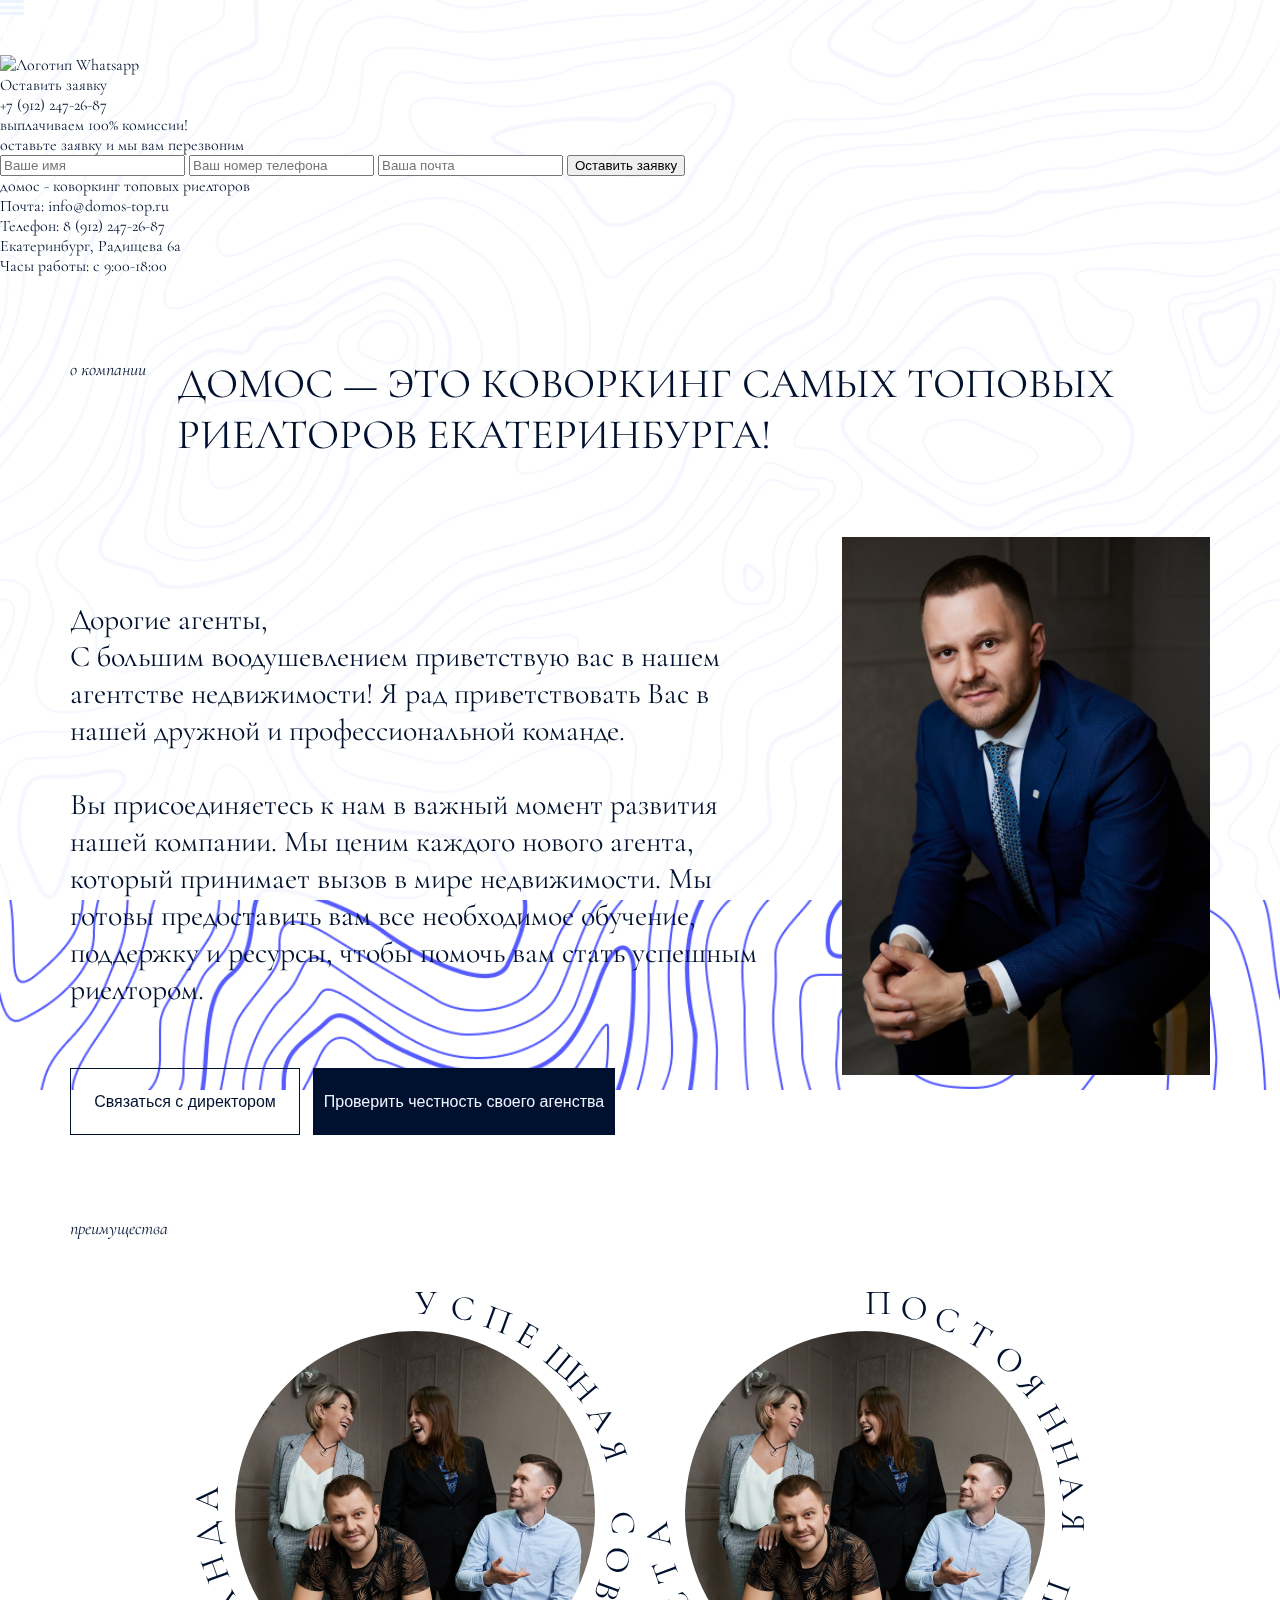
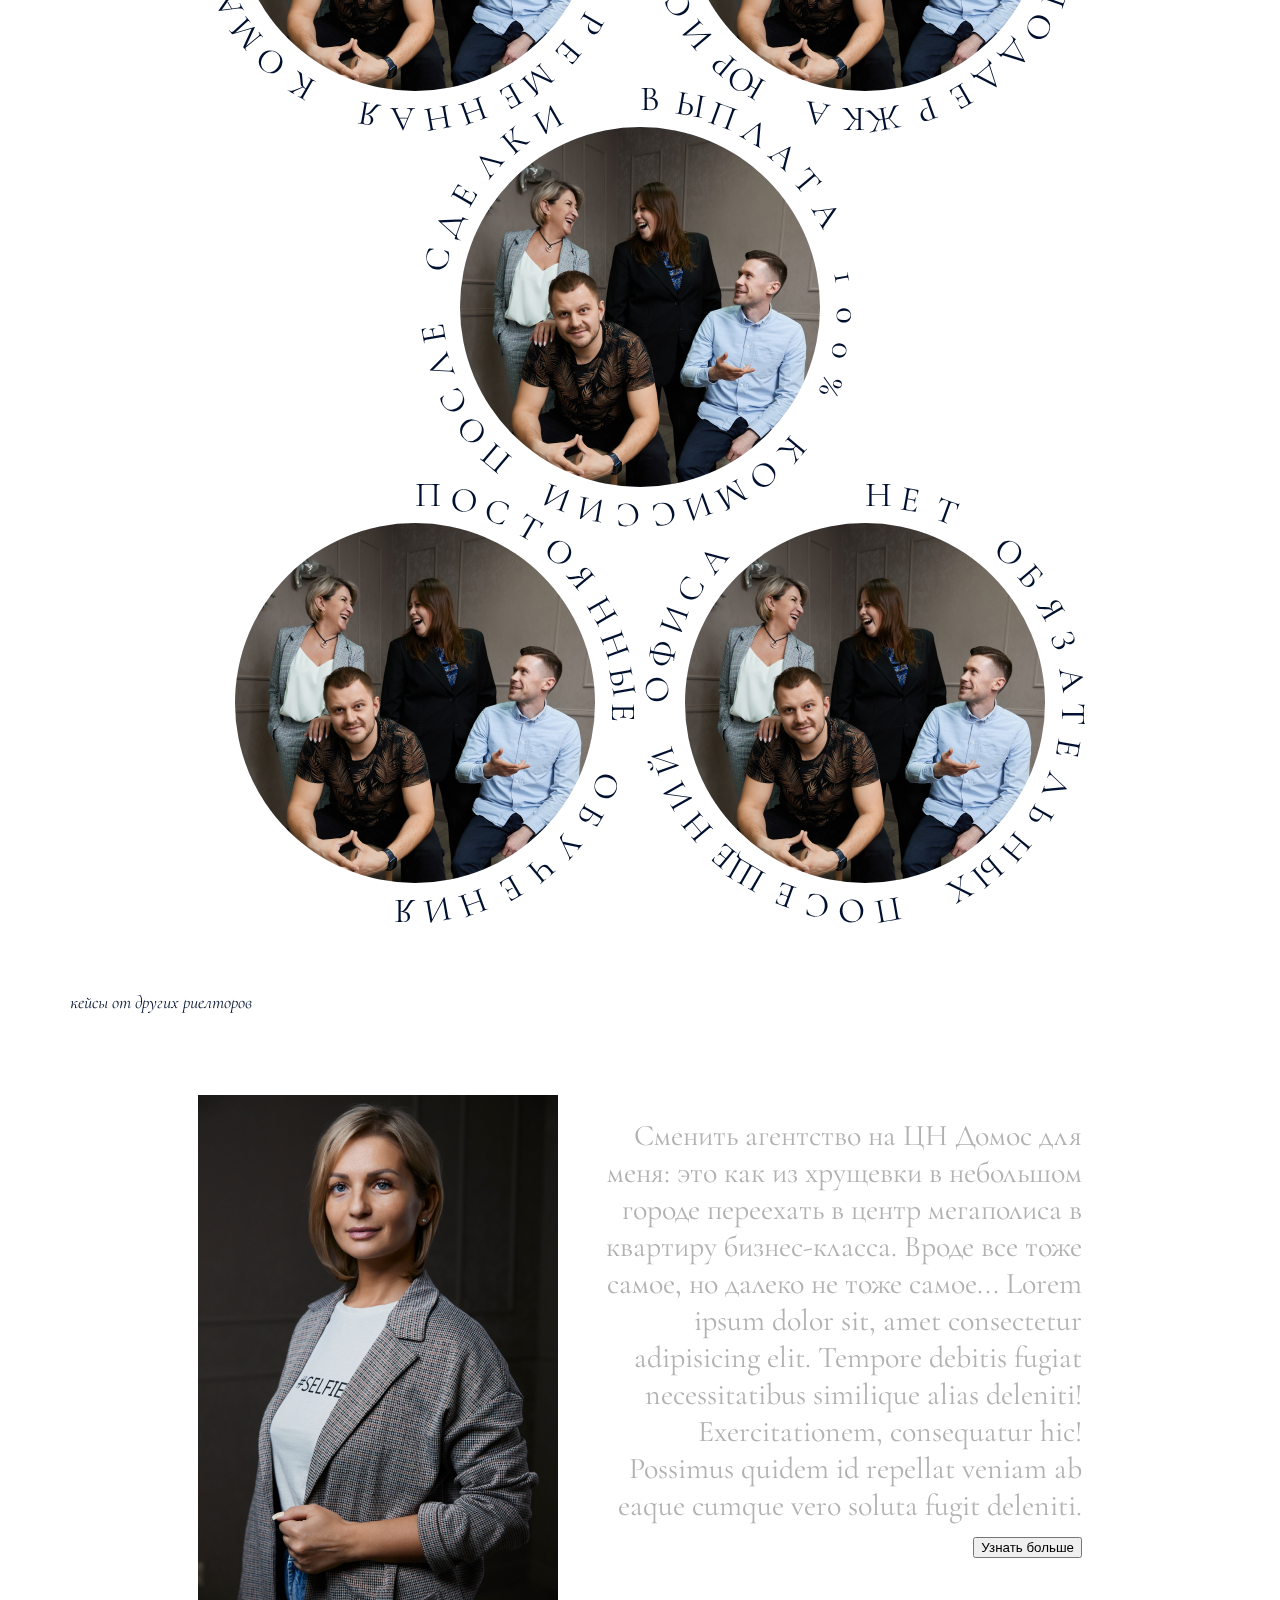
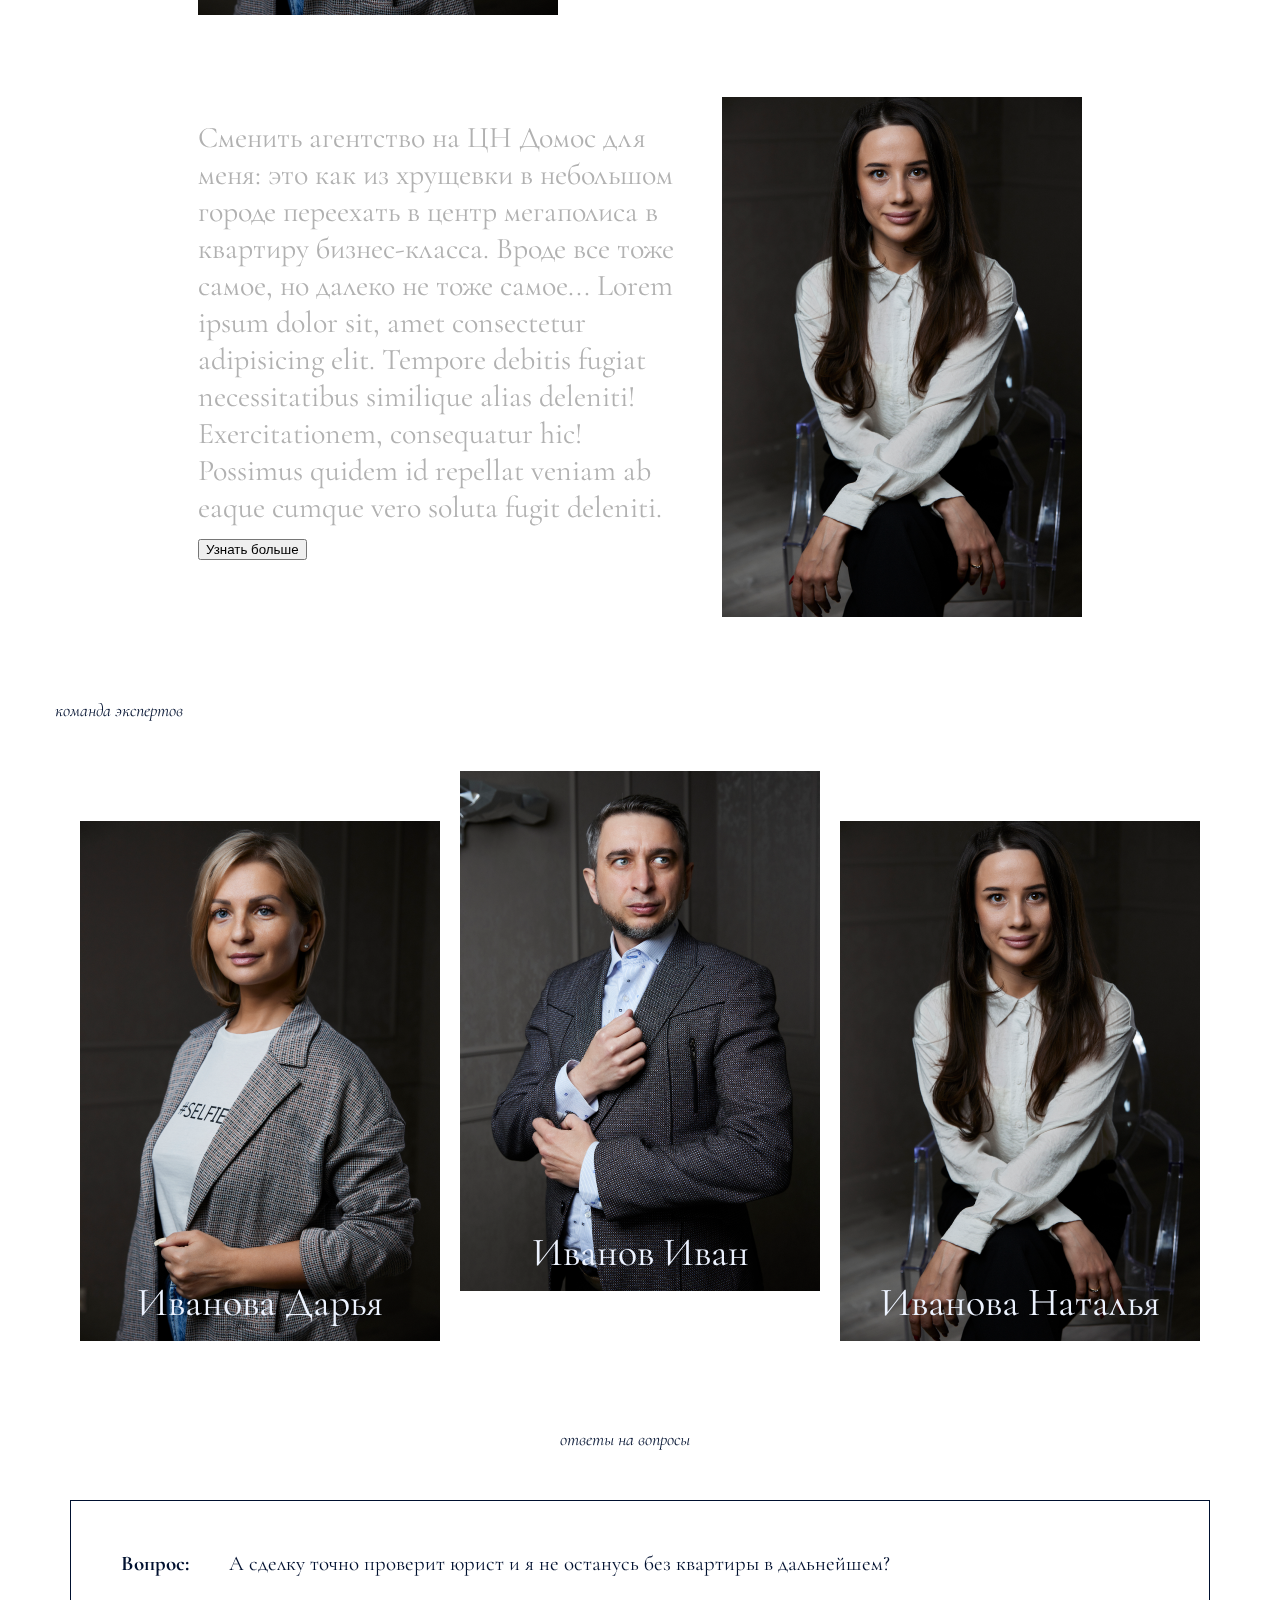
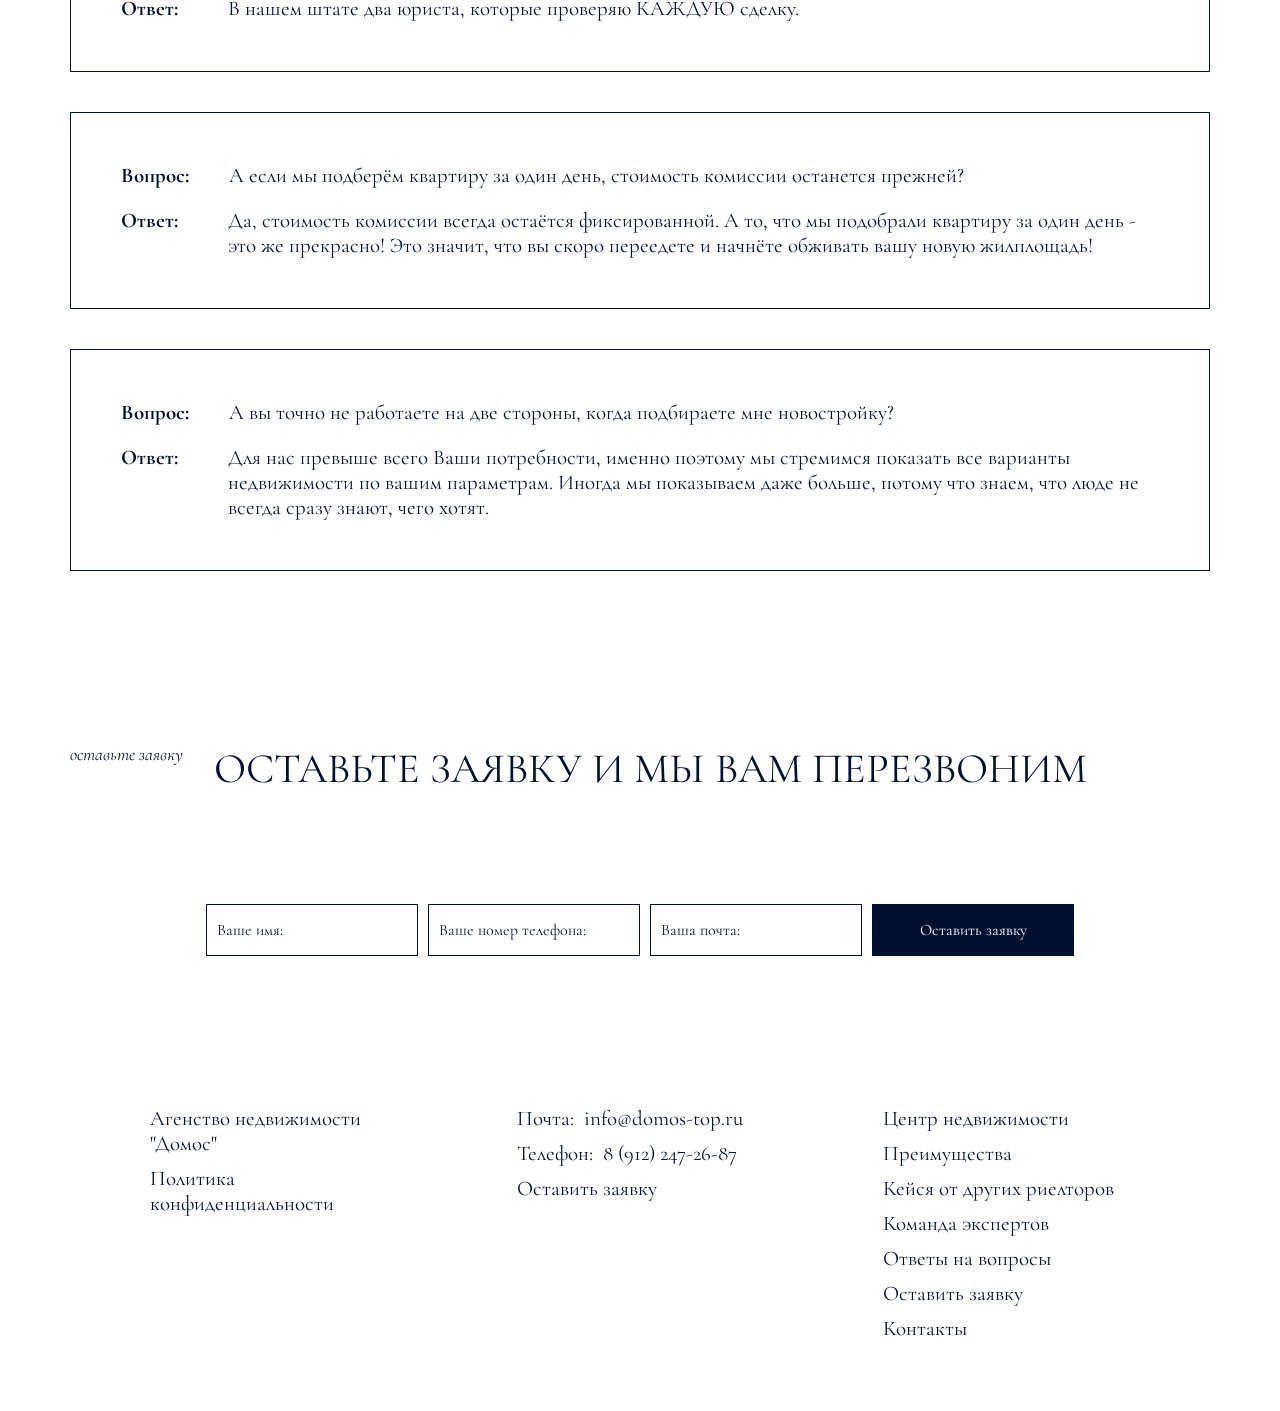
==== commit a47e5a85: "added the ability to expand text in a article." ====
--- a/main.html
+++ b/main.html
@@ -171,27 +171,51 @@
         <div class="intro-block">
           <div class="intro cases">кейсы от других риелторов</div>
         </div>
-        <div class="team first">
+
+        <article class="team first">
+
           <div class="team-photo">
             <img src="./images/team-first.png" alt="team-first">
           </div>
+
           <div class="team-word first">
-            Сменить агентство на ЦН Домос для меня: это как из хрущевки в небольшом городе переехать в центр мегаполиса в квартиру бизнес-класса.
-            Вроде все тоже самое, но далеко не тоже самое</br>
-            <span>Узнать больше</span>
-          </div>
-        </div>
-        <div class="team two">
+            <span>
+              Сменить агентство на ЦН Домос для меня: это как из хрущевки в небольшом городе переехать в центр мегаполиса в квартиру бизнес-класса.
+              Вроде все тоже самое, но далеко не тоже самое<span id="dots">...</span>
+              <span id="more">
+                Lorem ipsum dolor sit, amet consectetur adipisicing elit.
+                Tempore debitis fugiat necessitatibus similique alias deleniti! Exercitationem, consequatur hic! 
+                Possimus quidem id repellat veniam ab eaque cumque vero soluta fugit deleniti.
+              </span></br>
+              <button id="btn-more" onclick="readMore(this)">Узнать больше</button>
+            </span>
+          </div>
+
+        </article>
+
+        <article class="team second">
+
           <div class="team-word second">
-            Сменить агентство на ЦН Домос для меня: это как из хрущевки в небольшом городе переехать в центр мегаполиса в квартиру бизнес-класса.
-            Вроде все тоже самое, но далеко не тоже самое</br>
-            <span>Узнать больше</span>
-          </div>
+            <span>
+              Сменить агентство на ЦН Домос для меня: это как из хрущевки в небольшом городе переехать в центр мегаполиса в квартиру бизнес-класса.
+              Вроде все тоже самое, но далеко не тоже самое<span id="dots">...</span>
+              <span id="more">
+                Lorem ipsum dolor sit, amet consectetur adipisicing elit.
+                Tempore debitis fugiat necessitatibus similique alias deleniti! Exercitationem, consequatur hic! 
+                Possimus quidem id repellat veniam ab eaque cumque vero soluta fugit deleniti.
+              </span></br>
+              <button id="btn-more" onclick="readMore(this)">Узнать больше</button>
+            </span>
+          </div>
+
           <div class="team-photo">
             <img src="./images/team-second.png" alt="team-second">
           </div>
-        </div>
-      </div>
+
+        </article>
+
+      </div>
+
       <div class="block experts">
         <div class="intro experts">команда экспертов</div>
         <div class="experts-all">
@@ -324,7 +348,7 @@
     </footer>
     
     <script src="./js/advantages.js"></script>
-
+    <script src="./js/article-text.js"></script>
   </body>
   </html>
   
--- a/css/media-main-1370.css
+++ b/css/media-main-1370.css
@@ -224,6 +224,7 @@
     .hero--contacts div {
         display: flex;
         flex-direction: column;
+        gap: 5px;
     }
     
     .left {
@@ -501,15 +502,28 @@
         font-weight: 400;
         line-height: normal;
     }
+
+    .team-word button {
+        margin-top: 5px;
+        padding: 0;
+    }
     
     .team-word.first {
         text-align: right;
         margin-left: 55px;
     }
     
+    .team-word.first button {
+        margin-left: auto;
+    }
+
     .team-word.second {
         text-align: left;
         margin-right: 55px;
+    }
+
+    .team-word.second button {
+        margin-right: auto;
     }
       
     .team-photo {
@@ -518,12 +532,21 @@
         flex-shrink: 0;
     }
     
-    .team-word span {
-        color: #B1B1B1;
+    .team-word button {
         font-size: 30px;
         font-style: normal;
         font-weight: 400;
         line-height: normal;
+        
+        border: none;
+        color: #B1B1B1;
+        background-color: transparent;
+        cursor: pointer;
+    }
+
+    #more {
+        display: none;
+        word-wrap: break-word;
     }
     
     
--- a/css/media-main-421-1369.css
+++ b/css/media-main-421-1369.css
@@ -485,7 +485,7 @@
 
     .column {
         flex: 1;
-        padding: 0 100px;
+        padding: 0 60px;
     }
       
     ul {
--- a/css/media-main-420.css
+++ b/css/media-main-420.css
@@ -1,11 +1,21 @@
 @media only screen and (max-width: 449px) {
 
+    html {
+        width: 100%;
+        max-width: 100%;
+        overflow-x: hidden;
+    }
+    
     body {
         background-image: url('../images/background.png');
         background-repeat: no-repeat;
         background-attachment: fixed;
         background-position: center;
         background-size: cover;
+        
+        width: 100%;
+        max-width: 100%;
+        overflow-x: hidden;
     }
     
     body::before {
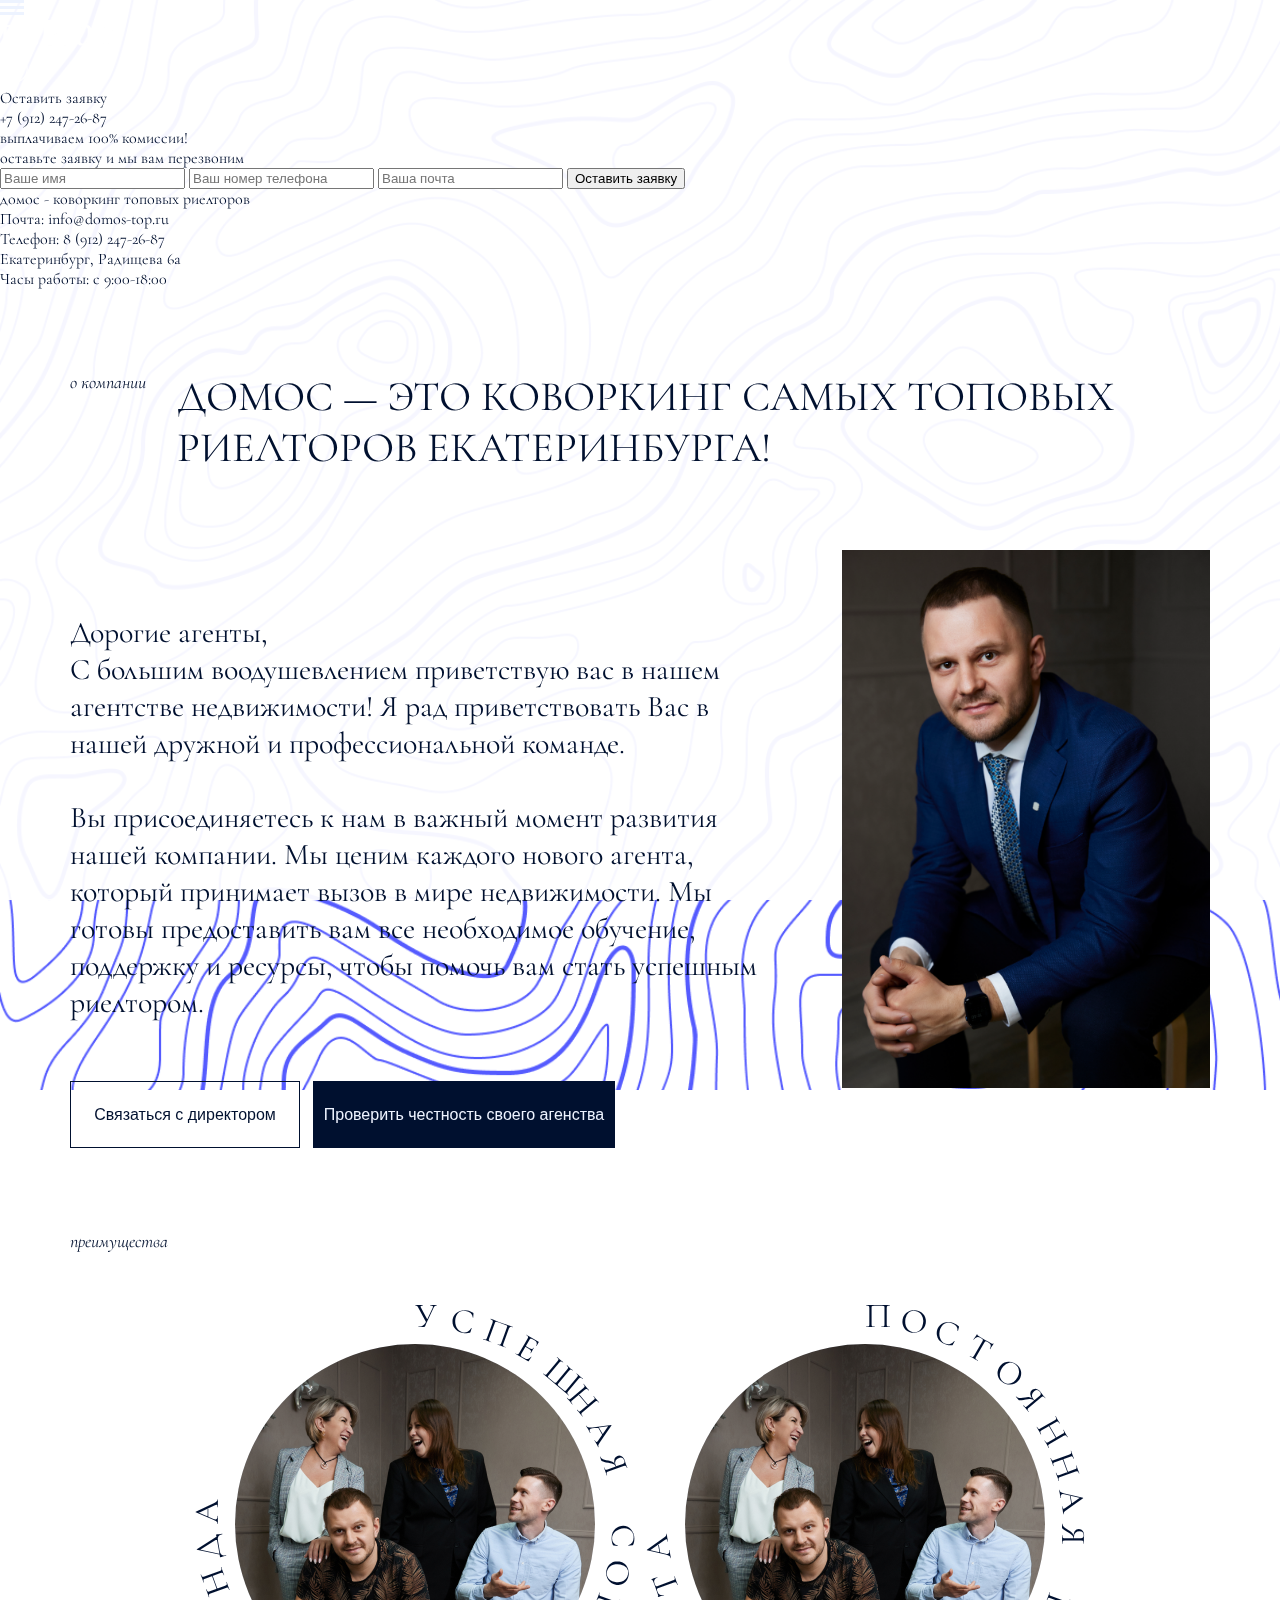
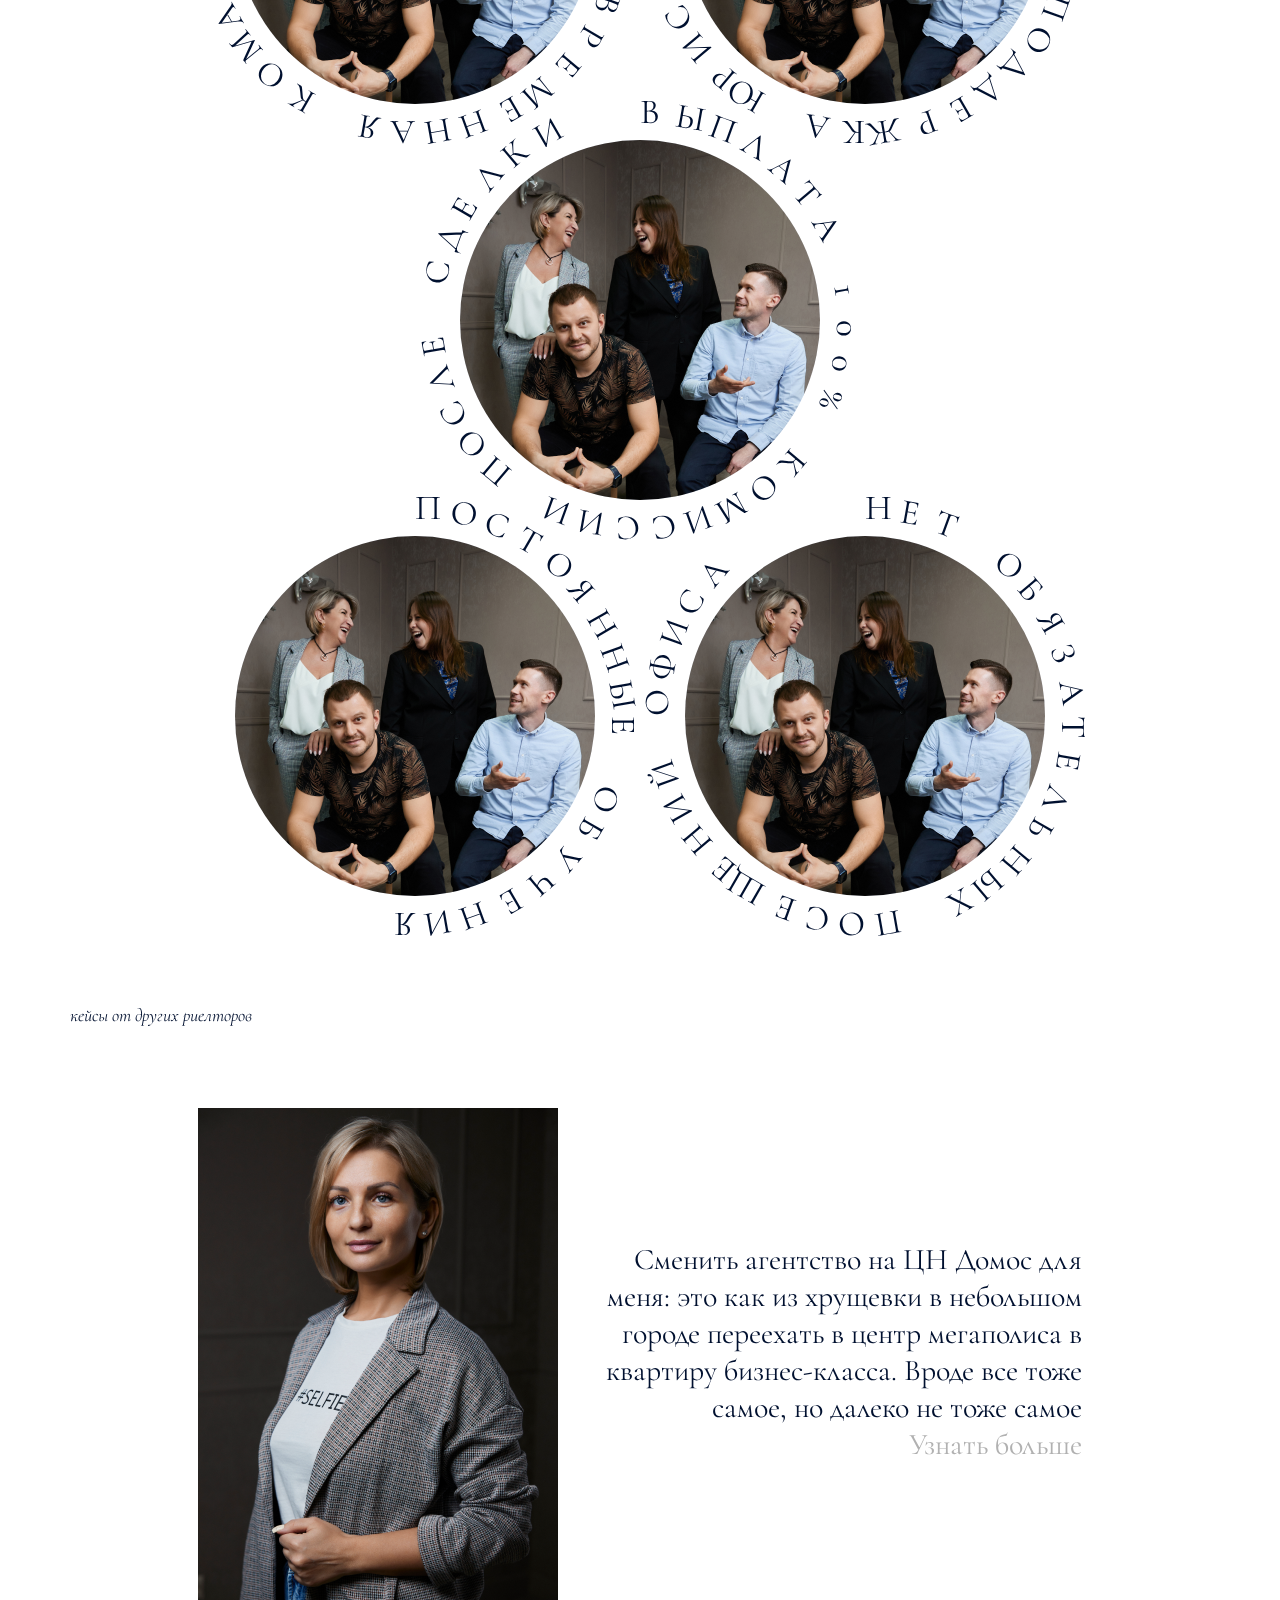
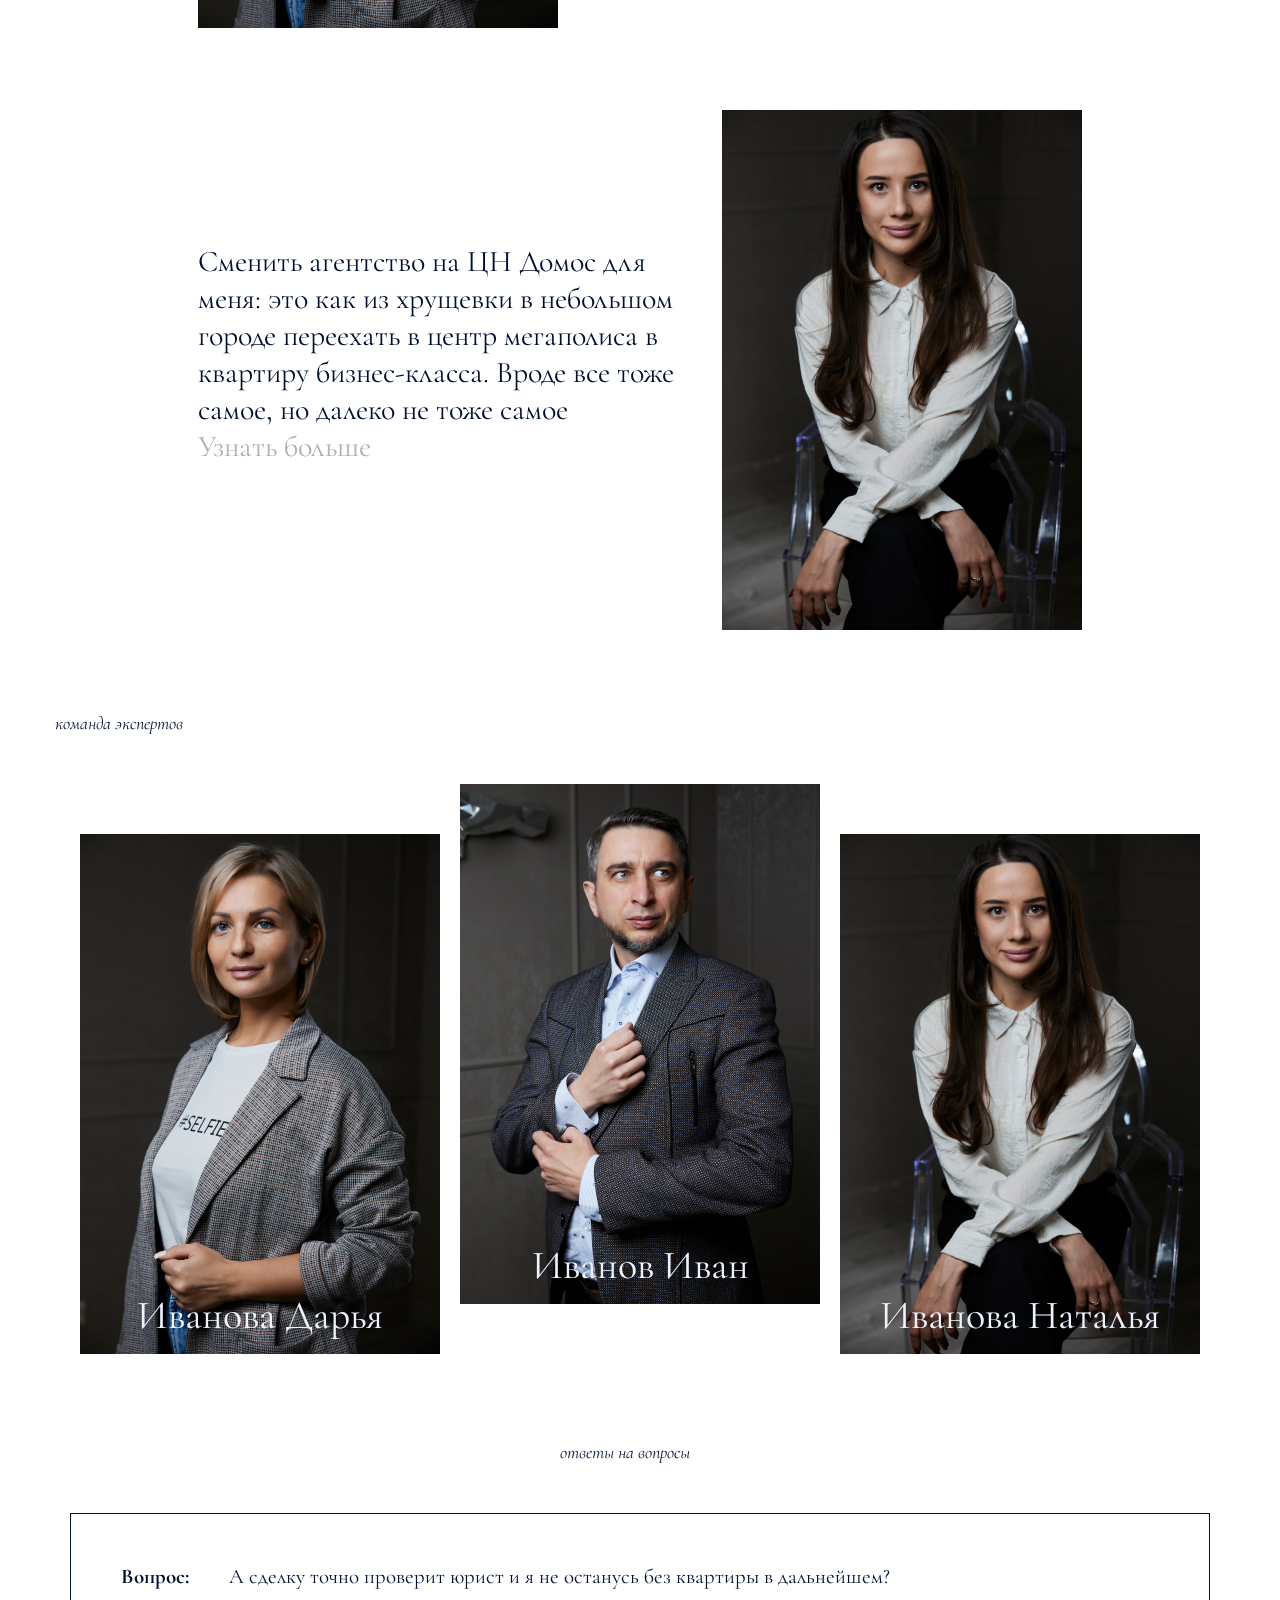
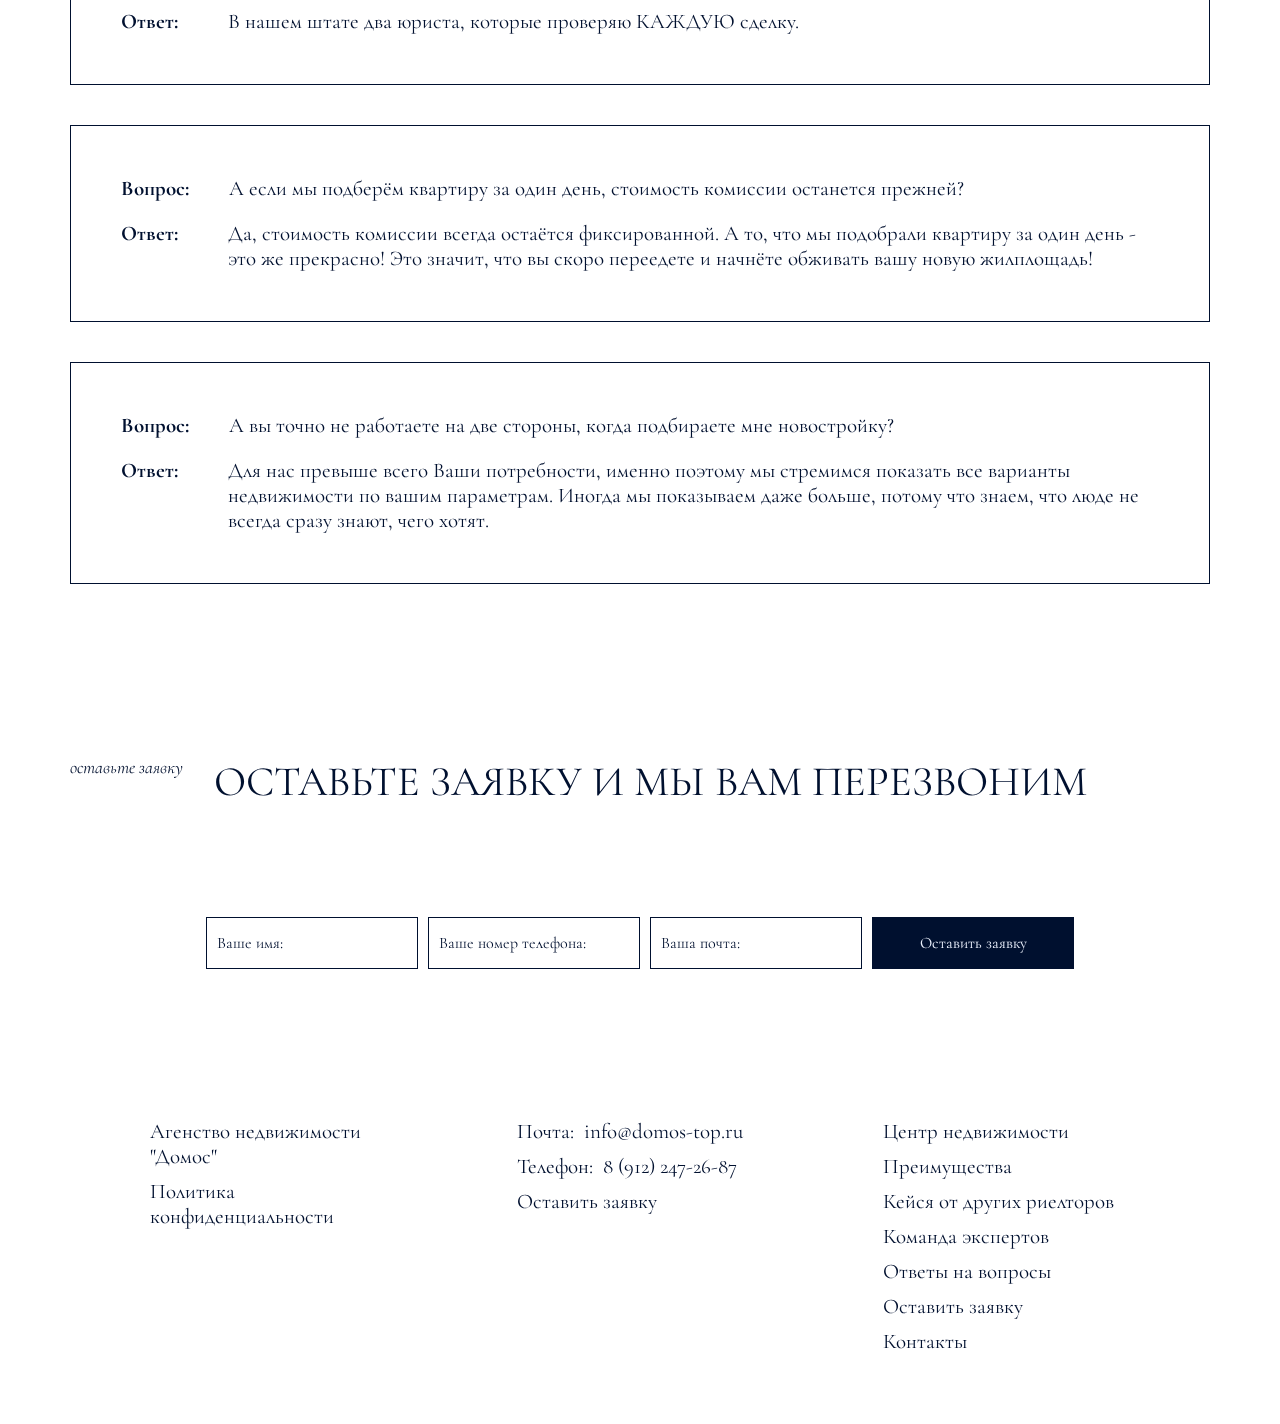
==== commit 04ed2609: "Merge pull request #2 from vachagunn/vachik" ====
--- a/main.html
+++ b/main.html
@@ -171,51 +171,27 @@
         <div class="intro-block">
           <div class="intro cases">кейсы от других риелторов</div>
         </div>
-
-        <article class="team first">
-
+        <div class="team first">
           <div class="team-photo">
             <img src="./images/team-first.png" alt="team-first">
           </div>
-
           <div class="team-word first">
-            <span>
-              Сменить агентство на ЦН Домос для меня: это как из хрущевки в небольшом городе переехать в центр мегаполиса в квартиру бизнес-класса.
-              Вроде все тоже самое, но далеко не тоже самое<span id="dots">...</span>
-              <span id="more">
-                Lorem ipsum dolor sit, amet consectetur adipisicing elit.
-                Tempore debitis fugiat necessitatibus similique alias deleniti! Exercitationem, consequatur hic! 
-                Possimus quidem id repellat veniam ab eaque cumque vero soluta fugit deleniti.
-              </span></br>
-              <button id="btn-more" onclick="readMore(this)">Узнать больше</button>
-            </span>
-          </div>
-
-        </article>
-
-        <article class="team second">
-
+            Сменить агентство на ЦН Домос для меня: это как из хрущевки в небольшом городе переехать в центр мегаполиса в квартиру бизнес-класса.
+            Вроде все тоже самое, но далеко не тоже самое</br>
+            <span>Узнать больше</span>
+          </div>
+        </div>
+        <div class="team two">
           <div class="team-word second">
-            <span>
-              Сменить агентство на ЦН Домос для меня: это как из хрущевки в небольшом городе переехать в центр мегаполиса в квартиру бизнес-класса.
-              Вроде все тоже самое, но далеко не тоже самое<span id="dots">...</span>
-              <span id="more">
-                Lorem ipsum dolor sit, amet consectetur adipisicing elit.
-                Tempore debitis fugiat necessitatibus similique alias deleniti! Exercitationem, consequatur hic! 
-                Possimus quidem id repellat veniam ab eaque cumque vero soluta fugit deleniti.
-              </span></br>
-              <button id="btn-more" onclick="readMore(this)">Узнать больше</button>
-            </span>
-          </div>
-
+            Сменить агентство на ЦН Домос для меня: это как из хрущевки в небольшом городе переехать в центр мегаполиса в квартиру бизнес-класса.
+            Вроде все тоже самое, но далеко не тоже самое</br>
+            <span>Узнать больше</span>
+          </div>
           <div class="team-photo">
             <img src="./images/team-second.png" alt="team-second">
           </div>
-
-        </article>
-
-      </div>
-
+        </div>
+      </div>
       <div class="block experts">
         <div class="intro experts">команда экспертов</div>
         <div class="experts-all">
@@ -348,7 +324,7 @@
     </footer>
     
     <script src="./js/advantages.js"></script>
-    <script src="./js/article-text.js"></script>
+
   </body>
   </html>
   
--- a/css/media-main-1370.css
+++ b/css/media-main-1370.css
@@ -502,28 +502,15 @@
         font-weight: 400;
         line-height: normal;
     }
-
-    .team-word button {
-        margin-top: 5px;
-        padding: 0;
-    }
     
     .team-word.first {
         text-align: right;
         margin-left: 55px;
     }
     
-    .team-word.first button {
-        margin-left: auto;
-    }
-
     .team-word.second {
         text-align: left;
         margin-right: 55px;
-    }
-
-    .team-word.second button {
-        margin-right: auto;
     }
       
     .team-photo {
@@ -532,21 +519,12 @@
         flex-shrink: 0;
     }
     
-    .team-word button {
+    .team-word span {
+        color: #B1B1B1;
         font-size: 30px;
         font-style: normal;
         font-weight: 400;
         line-height: normal;
-        
-        border: none;
-        color: #B1B1B1;
-        background-color: transparent;
-        cursor: pointer;
-    }
-
-    #more {
-        display: none;
-        word-wrap: break-word;
     }
     
     
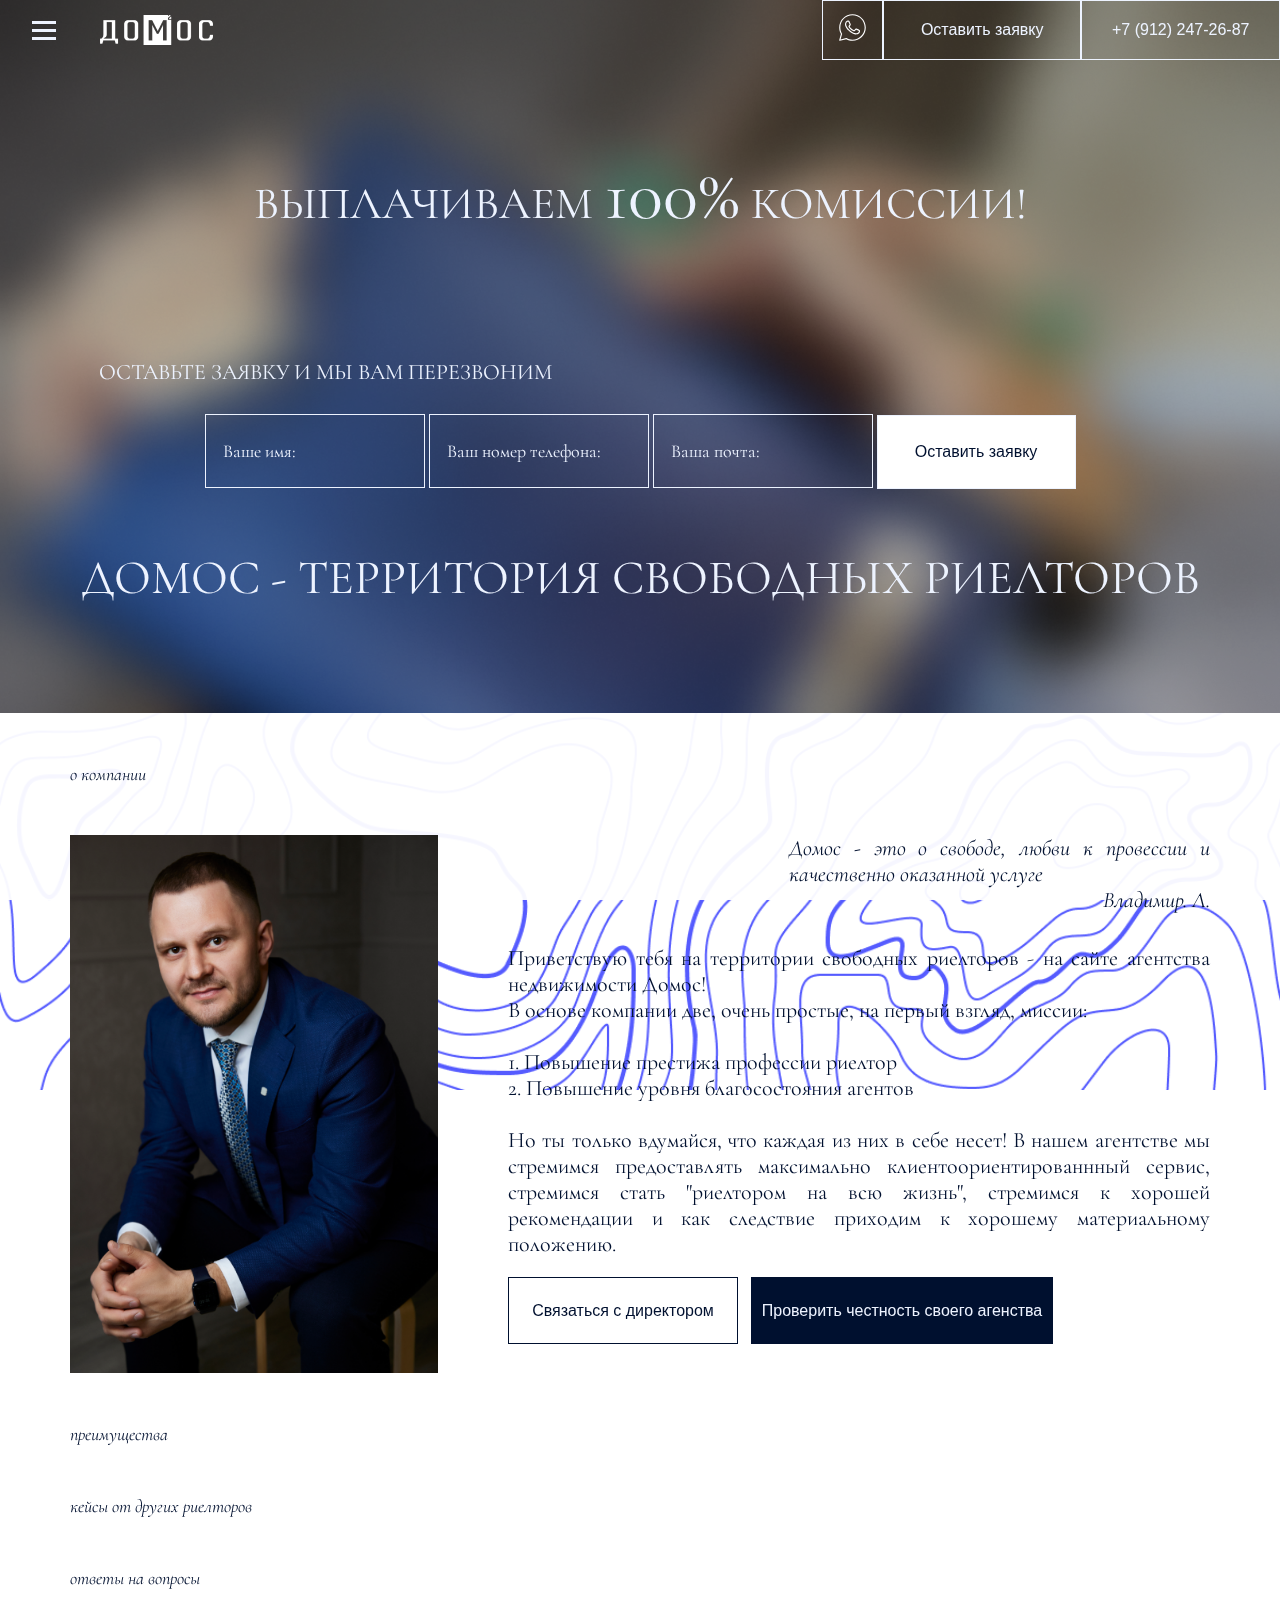
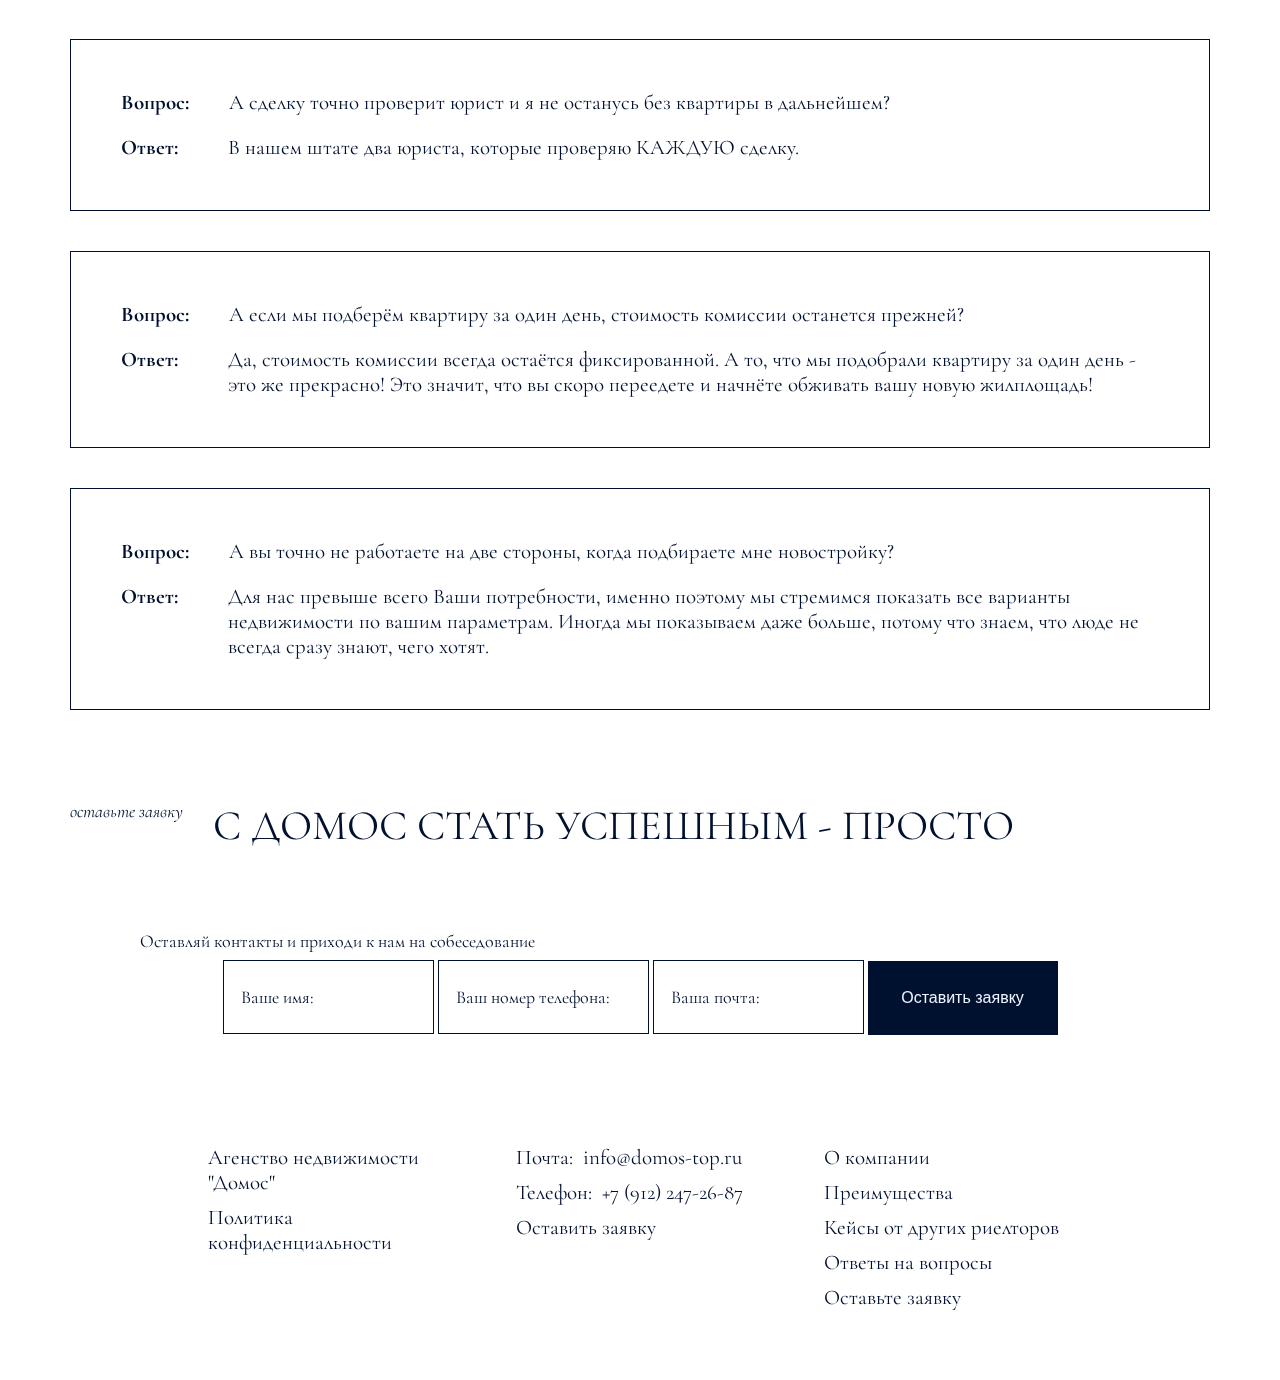
==== commit 7f43b65e: "all styles have been finalized, it remains to make blocks" ====
--- a/main.html
+++ b/main.html
@@ -1,6 +1,6 @@
 <!DOCTYPE html>
-<html lang="en">
-<head>
+<html lang="ru">
+  <head>
     <meta charset="UTF-8">
     <meta name="viewport" content="width=device-width, initial-scale=1.0">
     <title>Domos</title>
@@ -10,283 +10,293 @@
     <link rel="stylesheet" type="text/css" href="./css/media-main-421-1369.css">
     <link rel="stylesheet" type="text/css" href="./css/media-main-420.css">
     <link rel="preconnect" href="https://fonts.gstatic.com">
-    <link href="https://fonts.googleapis.com/css2?family=Cormorant+Garamond:wght@400;700&display=swap" rel="stylesheet">
-    
+    <link href="https://fonts.googleapis.com/css2?family=Cormorant+Garamond:wght@400;700&display=swap" rel="stylesheet">    
+    <script src="http://ajax.googleapis.com/ajax/libs/jquery/1.10.2/jquery.min.js"></script>
   </head>
   <body>
     <header>
       <nav class="navigation">
-
         <div class="menu-btn">
-          <a href="#">
-            <img src="/images/menu-btn.svg" alt="Кнопка меню">
-          </a>
-        </div>
-
+          <div class="top-bar"> 
+            <a class="menu-toggle" href="#"><span>Menu</span></a>
+            <nav id="main-nav-wrap">
+                <ul class="main-navigation">
+                    <!-- <li class="current"><a class="smoothscroll"  href="#" title="">О КОМПАНИИ</a></li> -->
+                    <li><a class="smoothscroll"  href="#id-company" title="">О КОМПАНИИ</a></li>
+                    <li><a class="smoothscroll"  href="#id-advantages" title="">ПРЕИМУЩЕСТВА</a></li>
+                    <li><a class="smoothscroll"  href="#id-cases" title="">КЕЙСЫ ОТ ДРУГИХ РИЕЛТОРОВ</a></li>
+                    <!-- <li><a class="smoothscroll"  href="#id-answers" title="">КОМАНДА ЭКСПЕРТОВ</a></li> -->
+                    <li><a class="smoothscroll"  href="#id-answers" title="">ОТВЕТЫ НА ВОПРОСЫ</a></li>
+                    <li><a class="smoothscroll"  href="#id-application" title="">ОСТАВЬТЕ ЗАЯВКУ</a></li>
+                    <!-- <li><a href="#" title="">Портфолио</a></li> -->
+                </ul>
+            </nav>      
+          </div>
+          <!-- <a href="#">
+            <img src="./images/menu-btn.svg" alt="Кнопка меню">
+            <a class="menu-toggle is-clicked" href="#"><span>Menu</span></a>
+          </a> -->
+        </div>
         <div class="header-logo">
           <a href="#">
-            <img src="/images/logo_domos_white.png" alt="Логотип Домос">
+            <img src="./images/logo_domos_white.png" alt="Логотип Домос">
           </a>
         </div>
-
         <div class="header-application">
           <div class="application--messanger">
             <a href="#">
-              <img src="/images/whatsapp.svg" alt="Логотип Whatsapp" width="27.6" height="27.6">
+              <img src="./images/whatsapp.svg" alt="Логотип Whatsapp" width="27.6" height="27.6">
             </a>
           </div>
-
           <div class="application--title">
             <a href="#">Оставить заявку</a>
           </div>
-
           <div class="application--phone">
             <a href="tel:+79122472687">+7 (912) 247-26-87</a>
           </div>
         </div>
       </nav>
-
       <div class="hero">
         <h2>выплачиваем <span>100%</span> комиссии!</h2>
-      </div>
-      
+      </div>   
       <div class="application-form">
         <p>оставьте заявку и мы вам перезвоним</p>
-
         <div class="application-form--fields">
-          <input type="text" name="" id="" placeholder="Ваше имя">
-          <input type="text" name="" id="" placeholder="Ваш номер телефона">
-          <input type="text" name="" id="" placeholder="Ваша почта">
-          <input type="submit" name="" id="" value="Оставить заявку">
+          <form action="send_email.php" method="POST">
+            <input type="text" name="name" placeholder="Ваше имя:" required>
+            <input type="text" name="phone" placeholder="Ваш номер телефона:" required>
+            <input type="text" name="email" placeholder="Ваша почта:" required>
+            <input type="submit" value="Оставить заявку">
+          </form>
         </div>
       </div>
-
       <div class="hero--title">
-        <h1>домос - коворкинг топовых риелторов</h1>
-
-        <div class="hero--contacts">
-
+        <h1>ДОМОС - ТЕРРИТОРИЯ СВОБОДНЫХ РИЕЛТОРОВ</h1>
+        <!-- <div class="hero--contacts">
           <div class="hero--contacts left">
             <p>
               <b>Почта:</b> 
               <a href="mailto:info@domos-top.ru">info@domos-top.ru</a>
-            </p>
-            
+            </p>         
             <p>
               <b>Телефон:</b> 
               <a href="tel:89122472687">8 (912) 247-26-87</a>
             </p>
           </div>
-
           <div class="hero--contacts right">
             <p>
               <b>Екатеринбург, Радищева 6а</b>
             </p>
-
             <p>Часы работы: с 9:00-18:00</p>
           </div>
-
-        </div>
-
+        </div> -->
       </div>
     </header>
     
     <main>
-      <div class="block company">
-        <div class="intro-block">
-          <div class="intro company" style="white-space: nowrap;">о компании</div>
-          <div class="intro-block-company">
-            ДОМОС  — ЭТО КОВОРКИНГ САМЫХ 
-            ТОПОВЫХ РИЕЛТОРОВ ЕКАТЕРИНБУРГА! 
-          </div>
-        </div>
-        <div class="block-director">
-          <div class="director-word">
-            Дорогие агенты, </br>С большим воодушевлением приветствую вас 
-            в нашем агентстве недвижимости! Я рад приветствовать 
-            Вас в нашей дружной и профессиональной команде. </br></br>
-            Вы присоединяетесь к нам в важный момент развития нашей компании. 
-            Мы ценим каждого нового агента, который принимает вызов в мире недвижимости. 
-            Мы готовы предоставить вам все необходимое обучение, поддержку и ресурсы, 
-            чтобы помочь вам стать успешным риелтором.
-            <div class="company-button">
-              <div class="tel-button">Связаться с директором</div>
-              <div class="test-button">Проверить честность своего агенства</div>
-            </div>
-          </div>
-          <div class="director-photo">
-            <img src="./images/director.png" alt="Director">
-          </div>
-        </div>
-      </div>
+      <section id="id-company"> 
+        <div class="block company">
+          <div class="intro-block">
+            <div class="intro cp">о компании</div>
+            <!-- <div class="intro-block-company">
+              ДОМОС - ЭТО О СВОБОДЕ, ЛЮБВИ К ПРОФЕССИИ И КАЧЕСТВЕННО ОКАЗАННОЙ УСЛУГЕ
+            </div> -->
+          </div>
+          <div class="block-director">
+            <div class="director-photo">
+              <img src="./images/director.png" alt="Director">
+            </div>
+            <div class="director-word">
+              <p>Домос - это о свободе, любви к провессии и качественно оказанной услуге<br><span>Владимир. Л.</span></p>
+              Приветствую тебя на территории свободных риелторов - на сайте агентства недвижимости Домос! </br>
+              В основе компании две, очень простые, на первый взгляд, миссии: </br></br>
+              1. Повышение престижа профессии риелтор </br>
+              2. Повышение уровня благосостояния агентов </br></br>
+              Но ты только вдумайся, что каждая из них в себе несет! 
+              В нашем агентстве мы стремимся предоставлять максимально клиентоориентированнный сервис, 
+              стремимся стать "риелтором на всю жизнь", 
+              стремимся к хорошей рекомендации и как следствие приходим к хорошему материальному положению.
+              <!-- В нашем агентстве ты забудешь про обязательные посещения офиса и конкуренцию в коллективе. 
+              Ты станешь частью классной команды профессионалов, обретешь свободу в действиях и перестанешь отдавать часть зарплаты в "казну" агентства. -->
+              <div class="company-button">
+                <div class="tel-button">Связаться с директором</div>
+                <div class="test-button">Проверить честность своего агенства</div>
+              </div>
+            </div>
+          </div>
+        </div>
+      </section>
       
-      <div class="block advantages">
-        <div class="intro advantages">преимущества</div>
-        <div class="advantages">
-          <div class="container-advantages">
+      <section id="id-advantages">  
+        <div class="block advantages">
+          <div class="intro advantages">преимущества</div>
+          <div class="advantages">
+            <div class="container-advantages">
+              <!-- <div class="row one">
+                <div class="circle">
+                  <div class="logo one"></div>
+                  <div class="text-advantages">
+                    <p><span class="text-advantages-title">успешная современная команда</span></p>
+                  </div>
+                </div>
+                <div class="circle">
+                  <div class="logo two"></div>
+                  <div class="text-advantages">
+                    <p><span class="text-advantages-title">постоянная поддержка юриста</span></p>
+                  </div>
+                </div>
+              </div>    
+              <div class="row two">
+                <div class="circle">
+                  <div class="logo three"></div>
+                  <div class="text-advantages">
+                    <p><span class="text-advantages-title">выплата 100% комиссии после сделки</span></p>
+                  </div>
+                </div>
+              </div>            
+              <div class="row three">
+                <div class="circle">
+                  <div class="logo four"></div>
+                  <div class="text-advantages">
+                    <p><span class="text-advantages-title">постоянные обучения</span></p>
+                  </div>
+                </div>
+                <div class="circle">
+                  <div class="logo five"></div>
+                  <div class="text-advantages">
+                    <p><span class="text-advantages-title">нет обязательных посещений офиса</span></p>
+                  </div>
+                </div>
+              </div> -->
+            </div>
+          </div>
+        </div>
+      </section>
 
-            <div class="row one">
-              <div class="circle">
-                <div class="logo"></div>
-                <div class="text-advantages">
-                  <p><span class="text-advantages-title">успешная современная команда</span></p>
-                </div>
-              </div>
-              <div class="circle">
-                <div class="logo"></div>
-                <div class="text-advantages">
-                  <p><span class="text-advantages-title">постоянная поддержка юриста</span></p>
-                </div>
-              </div>
-            </div>
-            
-            <div class="row two">
-              <div class="circle">
-                <div class="logo"></div>
-                <div class="text-advantages">
-                  <p><span class="text-advantages-title">выплата 100% комиссии после сделки</span></p>
-                </div>
-              </div>
-            </div>
-            
-            <div class="row three">
-              <div class="circle">
-                <div class="logo"></div>
-                <div class="text-advantages">
-                  <p><span class="text-advantages-title">постоянные обучения</span></p>
-                </div>
-              </div>
-              <div class="circle">
-                <div class="logo"></div>
-                <div class="text-advantages">
-                  <p><span class="text-advantages-title">нет обязательных посещений офиса</span></p>
-                </div>
-              </div>
-            </div>
+      <section id="id-cases">
+        <div class="block cases">
+          <div class="intro-block">
+            <div class="intro cases">кейсы от других риелторов</div>
+          </div>
+          <!-- <article class="team first">
+            <div class="team-photo">
+              <img src="./images/team-first.png" alt="team-first">
+            </div>
+            <div class="team-word first">
+              <span>
+                Сменить агентство на ЦН Домос для меня: это как из хрущевки в небольшом городе переехать в центр мегаполиса в квартиру бизнес-класса.
+                Вроде все тоже самое, но далеко не тоже самое<span id="dots">...</span>
+                <span id="more">
+                  Lorem ipsum dolor sit, amet consectetur adipisicing elit.
+                  Tempore debitis fugiat necessitatibus similique alias deleniti! Exercitationem, consequatur hic! 
+                  Possimus quidem id repellat veniam ab eaque cumque vero soluta fugit deleniti.
+                </span></br>
+                <button id="btn-more" onclick="readMore(this)">Узнать больше</button>
+              </span>
+            </div>
+          </article> -->
+          <!-- <article class="team second">
+            <div class="team-word second">
+              <span>
+                Сменить агентство на ЦН Домос для меня: это как из хрущевки в небольшом городе переехать в центр мегаполиса в квартиру бизнес-класса.
+                Вроде все тоже самое, но далеко не тоже самое<span id="dots">...</span>
+                <span id="more">
+                  Lorem ipsum dolor sit, amet consectetur adipisicing elit.
+                  Tempore debitis fugiat necessitatibus similique alias deleniti! Exercitationem, consequatur hic! 
+                  Possimus quidem id repellat veniam ab eaque cumque vero soluta fugit deleniti.
+                </span></br>
+                <button id="btn-more" onclick="readMore(this)">Узнать больше</button>
+              </span>
+            </div>
+            <div class="team-photo">
+              <img src="./images/team-second.png" alt="team-second">
+            </div>
+          </article> -->
+        </div>
+      </section>
 
-          </div>
-        </div>
-      
-      <div class="block cases">
-        <div class="intro-block">
-          <div class="intro cases">кейсы от других риелторов</div>
-        </div>
-        <div class="team first">
-          <div class="team-photo">
-            <img src="./images/team-first.png" alt="team-first">
-          </div>
-          <div class="team-word first">
-            Сменить агентство на ЦН Домос для меня: это как из хрущевки в небольшом городе переехать в центр мегаполиса в квартиру бизнес-класса.
-            Вроде все тоже самое, но далеко не тоже самое</br>
-            <span>Узнать больше</span>
-          </div>
-        </div>
-        <div class="team two">
-          <div class="team-word second">
-            Сменить агентство на ЦН Домос для меня: это как из хрущевки в небольшом городе переехать в центр мегаполиса в квартиру бизнес-класса.
-            Вроде все тоже самое, но далеко не тоже самое</br>
-            <span>Узнать больше</span>
-          </div>
-          <div class="team-photo">
-            <img src="./images/team-second.png" alt="team-second">
-          </div>
-        </div>
-      </div>
-      <div class="block experts">
-        <div class="intro experts">команда экспертов</div>
-        <div class="experts-all">
-          <div class="expert-photo one">
-            <img src="./images/expert-one.png" alt="expert-one">
-            <div class="overlay">Иванова Дарья</div>
-          </div>
-          <div class="expert-photo two">
-            <img src="./images/expert-two.png" alt="expert-two">
-            <div class="overlay">Иванов Иван</div>
-          </div>
-          <div class="expert-photo three">
-            <img src="./images/expert-three.png" alt="expert-three">
-            <div class="overlay">Иванова Наталья</div>
-          </div>
-        </div>
-      </div>
-      
-      <div class="block answers">
-        <div class="intro answers">ответы на вопросы</div>
-        <div class="questions-answers">
-          <div class="block-questions-answers one">
-            <div class="questions">
-              <div class="intro-question">Вопрос:</div>
-              <div class="intro-question-question">
-                А сделку точно проверит юрист и я не останусь без квартиры в дальнейшем?
-              </div>
-            </div>
-            <div class="answers">
-              <div class="intro-answer">Ответ:</div>
-              <div class="intro-answer-answer">
-                В нашем штате два юриста, которые проверяю КАЖДУЮ сделку.
-              </div>
-            </div>
-          </div>
-          
-          <div class="block-questions-answers two">
-            <div class="questions">
-              <div class="intro-question">Вопрос:</div>
-              <div class="intro-question-question">
-                А если мы подберём квартиру за один день, стоимость комиссии останется прежней?
-              </div>
-            </div>
-            <div class="answers">
-              <div class="intro-answer">Ответ:</div>
-              <div class="intro-answer-answer">
-                Да, стоимость комиссии всегда остаётся фиксированной. 
-                А то, что мы подобрали квартиру за один день - это же прекрасно! Это значит, что вы скоро переедете и начнёте обживать вашу новую жилплощадь!
-              </div>
-            </div>
-          </div>
-          
-          <div class="block-questions-answers three">
-            <div class="questions">
-              <div class="intro-question">Вопрос:</div>
-              <div class="intro-question-question">
-                А вы точно не работаете на две стороны, когда подбираете мне новостройку?
-              </div>
-            </div>
-            <div class="answers">
-              <div class="intro-answer">Ответ:</div>
-              <div class="intro-answer-answer">
-                Для нас превыше всего Ваши потребности, именно поэтому мы стремимся
-                показать все варианты недвижимости по вашим параметрам. Иногда мы
-                показываем даже больше, потому что знаем, что люде не всегда сразу знают,
-                чего хотят.
-              </div>
-            </div>
-          </div>
-          
-        </div>
-      </div>
-      <div class="block application">
-        <div class="intro-block">
-          <div class="intro company" style="white-space: nowrap;">оставьте заявку</div>
-          <div class="intro-block-company">
-            ОСТАВЬТЕ ЗАЯВКУ И МЫ ВАМ ПЕРЕЗВОНИМ 
-          </div>
-        </div>
-        <div class="container">
-          <div class="submit-your-application">Ваше имя:</div>
-          <div class="submit-your-application">Ваше номер телефона:</div>
-          <div class="submit-your-application">Ваша почта:</div>
-          <div class="submit-your-application-blue">Оставить заявку</div>
-        </div>
-        
-        <div class="map">
-          <script 
-            type="text/javascript" 
-            charset="utf-8" 
-            async src="https://api-maps.yandex.ru/services/constructor/1.0/js/?um=constructor%3A282404aa62db737dc6fc11213144c977d4ec2f0afd325f0d75a06464f7bdc271&amp;width=100%25&amp;height=618&amp;lang=ru_RU&amp;scroll=true">
-          </script>
-        </div>
-        
-      </div>
+      <section id="id-answers">
+        <div class="block answers">
+          <div class="intro answers">ответы на вопросы</div>
+          <div class="questions-answers">
+            <div class="block-questions-answers one">
+              <div class="questions">
+                <div class="intro-question">Вопрос:</div>
+                <div class="intro-question-question">
+                  А сделку точно проверит юрист и я не останусь без квартиры в дальнейшем?
+                </div>
+              </div>
+              <div class="answers">
+                <div class="intro-answer">Ответ:</div>
+                <div class="intro-answer-answer">
+                  В нашем штате два юриста, которые проверяю КАЖДУЮ сделку.
+                </div>
+              </div>
+            </div>  
+            <div class="block-questions-answers two">
+              <div class="questions">
+                <div class="intro-question">Вопрос:</div>
+                <div class="intro-question-question">
+                  А если мы подберём квартиру за один день, стоимость комиссии останется прежней?
+                </div>
+              </div>
+              <div class="answers">
+                <div class="intro-answer">Ответ:</div>
+                <div class="intro-answer-answer">
+                  Да, стоимость комиссии всегда остаётся фиксированной. 
+                  А то, что мы подобрали квартиру за один день - это же прекрасно! Это значит, что вы скоро переедете и начнёте обживать вашу новую жилплощадь!
+                </div>
+              </div>
+            </div>
+            <div class="block-questions-answers three">
+              <div class="questions">
+                <div class="intro-question">Вопрос:</div>
+                <div class="intro-question-question">
+                  А вы точно не работаете на две стороны, когда подбираете мне новостройку?
+                </div>
+              </div>
+              <div class="answers">
+                <div class="intro-answer">Ответ:</div>
+                <div class="intro-answer-answer">
+                  Для нас превыше всего Ваши потребности, именно поэтому мы стремимся
+                  показать все варианты недвижимости по вашим параметрам. Иногда мы
+                  показываем даже больше, потому что знаем, что люде не всегда сразу знают,
+                  чего хотят.
+                </div>
+              </div>
+            </div>   
+          </div>
+        </div>
+      </section>
+
+      <section id="id-application">
+        <div class="block application">
+          <div class="intro-block">
+            <div class="intro company" style="white-space: nowrap;">оставьте заявку</div>
+            <div class="intro-block-company">
+              С ДОМОС СТАТЬ УСПЕШНЫМ - ПРОСТО 
+            </div>
+          </div>
+          <div class="intro-block-company p">
+            Оставляй контакты и приходи к нам на собеседование
+          </div>
+          <div class="application-form--fields additional">
+            <form action="send_email.php" method="POST">
+              <input type="text" name="name" placeholder="Ваше имя:" required>
+              <input type="text" name="phone" placeholder="Ваш номер телефона:" required>
+              <input type="text" name="email" placeholder="Ваша почта:" required>
+              <input type="submit" value="Оставить заявку">
+            </form>
+          </div>         
+          <div class="map">
+            <script 
+              type="text/javascript" 
+              charset="utf-8" 
+              async src="https://api-maps.yandex.ru/services/constructor/1.0/js/?um=constructor%3A282404aa62db737dc6fc11213144c977d4ec2f0afd325f0d75a06464f7bdc271&amp;width=100%25&amp;height=618&amp;lang=ru_RU&amp;scroll=true">
+            </script>
+          </div>            
+        </div>
+      </section>
     </main>
     
     <footer>
@@ -299,33 +309,51 @@
         <div class="column two">
           <div class="mail-footer">
             <div class="mail-footer-name">Почта:</div>
-            <div class="mail-footer-mail">info@domos-top.ru</div>
+            <div class="mail-footer-mail"><a href="mailto:info@domos-top.ru">info@domos-top.ru</a></div>
           </div>
           <div class="tel-footer">
             <div class="tel-footer-name">Телефон:</div>
-            <div class="tel-footer-tel">8 (912) 247-26-87</div>
+            <div class="tel-footer-tel"><a href="tel:+79122472687">+7 (912) 247-26-87</a></div>
           </div>
           <div class="button-footer">
             <div class="button-footer-button">Оставить заявку</div>
           </div>
         </div>
         <div class="column three">
-          <ul>
-            <li>Центр недвижимости</li>
+          <!-- <ul>
+            <li>
+              <a href="./realtors.html">Центр недвижимости</a></li>
             <li>Преимущества</li>
             <li>Кейся от других риелторов</li>
             <li>Команда экспертов</li>
             <li>Ответы на вопросы</li>
             <li>Оставить заявку</li>
             <li>Контакты</li>
+          </ul> -->
+          <ul>
+              <!-- <li class="current"><a class="smoothscroll"  href="#" title="">О КОМПАНИИ</a></li> -->
+              <li><a class="smoothscroll"  href="#id-company" title="">О компании</a></li>
+              <li><a class="smoothscroll"  href="#id-advantages" title="">Преимущества</a></li>
+              <li><a class="smoothscroll"  href="#id-cases" title="">Кейсы от других риелторов</a></li>
+              <!-- <li><a class="smoothscroll"  href="#id-answers" title="">КОМАНДА ЭКСПЕРТОВ</a></li> -->
+              <li><a class="smoothscroll"  href="#id-answers" title="">Ответы на вопросы</a></li>
+              <li><a class="smoothscroll"  href="#id-application" title="">Оставьте заявку</a></li>
+              <!-- <li><a href="#" title="">Портфолио</a></li> -->
           </ul>
         </div>
       </div>
     </footer>
     
+    <script src="./js/smooth-scrolling.js"></script>
     <script src="./js/advantages.js"></script>
+    <script src="./js/top-bar.js"></script>
+    <script src="./js/article-text.js"></script>
+    <script src="./js/mail.js"></script>
+    <script src="./js/lib/jquery-2.1.3.min.js"></script>
+    <script src="./js/lib/plugins.js"></script>
+    <script src="http://ajax.googleapis.com/ajax/libs/jquery/1.10.2/jquery.min.js"></script>
 
   </body>
-  </html>
+</html>
   
   --- a/css/media-main-1370.css
+++ b/css/media-main-1370.css
@@ -29,6 +29,162 @@
         background-size: cover;
     }
 
+    /* TOP BAR */
+
+    .top-bar {
+        display: block;
+        min-width: 220px;
+        min-height: 66px;
+        position: absolute;
+        /* left: 90px; */
+        /* top: 10%; */
+        top: 0;
+    }
+
+    .menu-toggle {
+        float: left;
+        width: 40px;
+        height: 40px;
+        margin-top: 10px;
+        display: block;
+        position: relative;
+        margin-bottom: 15px;
+    }
+
+    .menu-toggle span {
+        display: block;
+        background-color: #EDF3FF;
+        width: 24px;
+        height: 3px;
+        margin-top: -1.5px;
+        font: 0/0 a;
+        text-shadow: none;
+        color: transparent;
+        position: absolute;
+        right: 8px;
+        top: 50%;
+        bottom: auto;
+        left: auto;
+        -moz-transition: background 0.2s ease-in-out;
+        -o-transition: background 0.2s ease-in-out;
+        -webkit-transition: background 0.2s ease-in-out;
+        -ms-transition: background 0.2s ease-in-out;
+        transition: background 0.2s ease-in-out;
+    }
+    
+    .menu-toggle span::before, .menu-toggle span::after {
+        content: '';
+        width: 100%;
+        height: 100%;
+        background-color: inherit;
+        position: absolute;
+        left: 0;
+        -moz-transition-duration: 0.2s, 0.2s;
+        -o-transition-duration: 0.2s, 0.2s;
+        -webkit-transition-duration: 0.2s, 0.2s;
+        -ms-transition-duration: 0.2s, 0.2s;
+        transition-duration: 0.2s, 0.2s;
+        -moz-transition-delay: 0.2s, 0s;
+        -o-transition-delay: 0.2s, 0s;
+        -webkit-transition-delay: 0.2s, 0s;
+        -ms-transition-delay: 0.2s, 0s;
+        transition-delay: 0.2s, 0s;
+    }
+    
+    .menu-toggle span::before {
+        top: -8px;
+        -moz-transition-property: top, transform;
+        -o-transition-property: top, transform;
+        -webkit-transition-property: top, transform;
+        -ms-transition-property: top, transform;
+        transition-property: top, transform;
+    }
+    
+    .menu-toggle span::after {
+        bottom: -8px;
+        -moz-transition-property: bottom, transform;
+        -o-transition-property: bottom, transform;
+        -webkit-transition-property: bottom, transform;
+        -ms-transition-property: bottom, transform;
+        transition-property: bottom, transform;
+    }
+
+    .menu-toggle.is-clicked span {
+        background-color: rgba(255, 0, 119, 0);
+    }
+
+    .menu-toggle.is-clicked span::before, .menu-toggle.is-clicked span::after {
+        background-color: #EDF3FF;
+        -moz-transition-delay: 0s, 0.2s;
+        -o-transition-delay: 0s, 0.2s;
+        -webkit-transition-delay: 0s, 0.2s;
+        -ms-transition-delay: 0s, 0.2s;
+        transition-delay: 0s, 0.2s;
+    }
+
+    .menu-toggle.is-clicked span::before {
+        top: 0;
+        -webkit-transform: rotate(45deg);
+        -ms-transform: rotate(45deg);
+        transform: rotate(45deg);
+    }
+    
+    .menu-toggle.is-clicked span::after {
+        bottom: 0;
+        -webkit-transform: rotate(-45deg);
+        -ms-transform: rotate(-45deg);
+        transform: rotate(-45deg);
+    }
+
+    /* NAVIGATION PANEL */
+
+    .main-nav-wrap {
+        display: block;
+        width: 100%;
+        font-size: 1.5rem;
+        position: absolute;
+        top: 100%;
+        left: 0;
+    }
+
+    /* DROPDOWN NAV */
+
+    .main-navigation {
+        background: #00102F;
+        padding: 24px 30px 24px;
+        /* margin-top: 65px; */
+        width: 100%;
+        height: auto;
+        clear: both;
+        display: none;
+    }
+
+    .main-navigation > li {
+        display: block;
+        height: auto;
+        text-align: left;
+        padding: 0;
+    }
+
+    .main-navigation li a {
+        display: block;
+        color: #EDF3FF;
+        width: auto;
+        padding: 15px 0;
+        line-height: 16px;
+        border: none;
+    }
+
+    .main-navigation li a:hover {
+        color: #EDF3FF;
+        padding-left: 1rem;
+    }
+
+    .main-navigation li.current > a {
+        background: none;
+        color: #EDF3FF;
+    }
+
     .navigation {
         display: flex;
         flex-direction: row;
@@ -149,20 +305,20 @@
         margin-bottom: 26px;  
     }
 
-    .application-form--fields {
+    .application-form--fields form {
         display: flex;
         flex-direction: row;
         align-items: center;
         flex-wrap: nowrap;
         gap: 14px;
 
-        width: 954px;
+        width: 1017px;
 
         margin-top: 0;
         margin-bottom: 120px;
     }
 
-    .application-form--fields input {
+    .application-form--fields form input {
         width: 228px;
         height: 70px;
 
@@ -172,7 +328,7 @@
         color: #EDF3FF;
     }
 
-    .application-form--fields input[type="text"] {
+    .application-form--fields form input[type="text"] {
         font-family: inherit;
         font-size: 18px;
 
@@ -180,14 +336,15 @@
         background-color: transparent;
     }
 
-    .application-form--fields input[type="submit"] {
+    .application-form--fields form input[type="submit"] {
         height: 74px;
 
         font-family: "Open Sans", sans-serif;
         font-size: 16px;
 
         color: #00102F;
-        background-color: #EDF3FF;
+        background-color: #ffffff;
+        cursor: pointer;
     }
 
     ::-webkit-input-placeholder {
@@ -267,7 +424,31 @@
         line-height: normal;
         vertical-align: top;
     }
-    
+
+    #id-advantages {
+        width: 100%;
+        max-width: 1157px;
+    }
+
+    #id-company {
+        width: 100%;
+        max-width: 1157px;
+    }
+
+    #id-cases {
+        width: 100%;
+        max-width: 1157px;
+    }
+
+    #id-answers {
+        width: 100%;
+        max-width: 1157px;
+    }
+
+    #id-application {
+        width: 100%;
+        max-width: 1157px;
+    }
     
     /* FIRST BLOCK */
     
@@ -286,16 +467,28 @@
         display: flex;
         /* justify-content: center; */
         width: 1157px; 
-        height: 130px;
-    }
-
+        height: 100px;
+        /* margin-top: -100px; */
+    }
+
+    .intro.company {
+        /* margin-left: 140px; */
+        margin-top: 0px;
+        margin-right: 31px;
+        color: #00102F;
+        font-size: 21px;
+        font-style: italic;
+        font-weight: 400;
+        line-height: normal;
+        vertical-align: top;
+    }
     
     .intro-block-company {
         color: #00102F;
         display: flex;
-        width: 1028px;
-        height: 161px;
-        margin-top: 82px;
+        /* width: 852px; */
+        /* height: 161px; */
+        /* margin-top: 82px; */
         /* text-align: initial; */
     
         font-size: 48px;
@@ -303,20 +496,30 @@
         font-weight: 400;
         line-height: normal;
         vertical-align: top;
-      }
+    }
+
+    .intro-block-company.p {
+        display: flex;
+        font-size: 18px;
+        height: 0px;
+        /* margin-top: 50px; */
+        width: 100%;
+        margin-left: 140px;
+    }
     
     .block-director {
         display: flex;
         /* justify-content: center; */
-        padding-top: 140px;
+        padding-top: 86px;
+        width: 100%;
     }
     
     .director-word {
         display: flex;
-    
+        
         max-width: 625px;
         /* margin-left: 140px; */
-        margin-top: 82px;
+        /* margin-top: 28px; */
         display: inline-block;
         width: 625px;
         height: 344px;
@@ -324,10 +527,24 @@
         text-align: justify;
         /* justify-content: center; */
         color: #00102F;
-        font-size: 30px;
+        font-size: 26px;
         font-style: normal;
         font-weight: 400;
-        line-height: normal;
+        line-height: 30px;
+        margin-left: 69px;
+    }
+
+    .director-word p {
+        font-style: italic;
+        margin-left: 40%;
+        padding-bottom: 16px;
+    }
+
+    .director-word span {
+        font-style: italic;
+        padding-bottom: 16px;
+        display: flex;
+        justify-content: right;
     }
     
     .company-button {
@@ -372,7 +589,6 @@
     }
     
     .director-photo {
-        margin-left: 69px;
         /* margin-right: 140px; */
         width: 463px;
         height: 694px;
@@ -391,8 +607,9 @@
     .intro.advantages {
         display: flex;
         max-width: 1126px;
-        justify-content: center;
-        margin-bottom: 82px;
+        /* justify-content: center; */
+        /* margin-bottom: 82px; */
+        width: 100%;
     }
 
     .container-advantages {
@@ -438,10 +655,29 @@
         position: relative;
         width: 100%;
         height: 100%;     
-        background: url(../images/advantages-one.png);
         background-size: cover;
         border-radius: 50%;
         overflow: hidden;
+    }
+
+    .logo.one {
+        background: url(../images/advantages-one.png);
+    }
+
+    .logo.two {
+        background: url(../images/advantages-two.png);
+    }
+
+    .logo.three {
+        background: url(../images/advantages-three.png);
+    }
+
+    .logo.four {
+        background: url(../images/advantages-four.png);
+    }
+
+    .logo.five {
+        background: url(../images/advantages-five.png);
     }
     
     .text-advantages {
@@ -502,15 +738,28 @@
         font-weight: 400;
         line-height: normal;
     }
+
+    .team-word button {
+        margin-top: 5px;
+        padding: 0;
+    }
     
     .team-word.first {
         text-align: right;
         margin-left: 55px;
     }
     
+    .team-word.first button {
+        margin-left: auto;
+    }
+
     .team-word.second {
         text-align: left;
         margin-right: 55px;
+    }
+
+    .team-word.second button {
+        margin-right: auto;
     }
       
     .team-photo {
@@ -519,14 +768,23 @@
         flex-shrink: 0;
     }
     
-    .team-word span {
-        color: #B1B1B1;
+    .team-word button {
         font-size: 30px;
         font-style: normal;
         font-weight: 400;
         line-height: normal;
-    }
-    
+        
+        border: none;
+        color: #B1B1B1;
+        background-color: transparent;
+        cursor: pointer;
+        font-family: Cormorant Garamond, Arial, sans-serif;
+    }
+
+    #more {
+        display: none;
+        word-wrap: break-word;
+    }   
     
     
     /* FOURTH BLOCK */
@@ -597,7 +855,7 @@
     .answers {
         display: flex;
         margin-bottom: 50px;
-        width: 1057px;
+        /* width: 1057px; */
     }
 
     .intro-question {
@@ -628,8 +886,8 @@
         /* justify-content: space-between; */
         align-items: center;
 
-        padding-top: 100px;
-        padding-bottom: 100px;
+        padding-top: 27px;
+        padding-bottom: 60px;
     }
      
     .submit-your-application {
@@ -656,6 +914,42 @@
         align-items: center;
     }
 
+    .application-form--fields.additional {
+        display: flex;
+        flex-direction: row;
+        align-items: center;
+        flex-wrap: nowrap;
+        gap: 14px;
+        width: 1017px;
+        margin-top: 0;
+        margin-bottom: 60px;
+        margin-top: 30px;
+    }
+
+    .application-form--fields.additional form {
+        margin-bottom: 0;
+    }
+
+    .application-form--fields.additional form input {
+        width: 228px;
+        height: 70px;
+        line-height: 22px;
+        border: 1px solid #00102F;
+        color: #00102F;
+    }
+
+    .application-form--fields.additional form input[type="submit"] {
+        height: 74px;
+        font-family: "Open Sans", sans-serif;
+        font-size: 16px;
+        color: #EDF3FF;
+        background-color: #00102F;
+    }
+
+    .application-form--fields.additional form input[type="text"]::placeholder {
+        color: #00102F;
+    }
+
 
     /* SEVENTH BLOCK */
 
--- a/css/media-main-421-1369.css
+++ b/css/media-main-421-1369.css
@@ -28,10 +28,453 @@
         /* width: calc(100% - 45px); */
       }
     
+    header {
+        display: flex;
+        flex-direction: column;
+        align-items: center;
+        justify-content: center;
+
+        background-image: url("./../images/header-background.png");
+        background-repeat: no-repeat;
+        background-size: cover;
+    }
+
+    /* TOP BAR */
+
+    .top-bar {
+        display: block;
+        min-width: 220px;
+        min-height: 66px;
+        position: absolute;
+        /* left: 90px; */
+        /* top: 10%; */
+        top: 0;
+    }
+
+    .menu-toggle {
+        float: left;
+        width: 40px;
+        height: 40px;
+        margin-top: 10px;
+        display: block;
+        position: relative;
+        margin-bottom: 15px;
+    }
+
+    .menu-toggle span {
+        display: block;
+        background-color: #EDF3FF;
+        width: 24px;
+        height: 3px;
+        margin-top: -1.5px;
+        font: 0/0 a;
+        text-shadow: none;
+        color: transparent;
+        position: absolute;
+        right: 8px;
+        top: 50%;
+        bottom: auto;
+        left: auto;
+        -moz-transition: background 0.2s ease-in-out;
+        -o-transition: background 0.2s ease-in-out;
+        -webkit-transition: background 0.2s ease-in-out;
+        -ms-transition: background 0.2s ease-in-out;
+        transition: background 0.2s ease-in-out;
+    }
+    
+    .menu-toggle span::before, .menu-toggle span::after {
+        content: '';
+        width: 100%;
+        height: 100%;
+        background-color: inherit;
+        position: absolute;
+        left: 0;
+        -moz-transition-duration: 0.2s, 0.2s;
+        -o-transition-duration: 0.2s, 0.2s;
+        -webkit-transition-duration: 0.2s, 0.2s;
+        -ms-transition-duration: 0.2s, 0.2s;
+        transition-duration: 0.2s, 0.2s;
+        -moz-transition-delay: 0.2s, 0s;
+        -o-transition-delay: 0.2s, 0s;
+        -webkit-transition-delay: 0.2s, 0s;
+        -ms-transition-delay: 0.2s, 0s;
+        transition-delay: 0.2s, 0s;
+    }
+    
+    .menu-toggle span::before {
+        top: -8px;
+        -moz-transition-property: top, transform;
+        -o-transition-property: top, transform;
+        -webkit-transition-property: top, transform;
+        -ms-transition-property: top, transform;
+        transition-property: top, transform;
+    }
+    
+    .menu-toggle span::after {
+        bottom: -8px;
+        -moz-transition-property: bottom, transform;
+        -o-transition-property: bottom, transform;
+        -webkit-transition-property: bottom, transform;
+        -ms-transition-property: bottom, transform;
+        transition-property: bottom, transform;
+    }
+
+    .menu-toggle.is-clicked span {
+        background-color: rgba(255, 0, 119, 0);
+    }
+
+    .menu-toggle.is-clicked span::before, .menu-toggle.is-clicked span::after {
+        background-color: #EDF3FF;
+        -moz-transition-delay: 0s, 0.2s;
+        -o-transition-delay: 0s, 0.2s;
+        -webkit-transition-delay: 0s, 0.2s;
+        -ms-transition-delay: 0s, 0.2s;
+        transition-delay: 0s, 0.2s;
+    }
+
+    .menu-toggle.is-clicked span::before {
+        top: 0;
+        -webkit-transform: rotate(45deg);
+        -ms-transform: rotate(45deg);
+        transform: rotate(45deg);
+    }
+    
+    .menu-toggle.is-clicked span::after {
+        bottom: 0;
+        -webkit-transform: rotate(-45deg);
+        -ms-transform: rotate(-45deg);
+        transform: rotate(-45deg);
+    }
+
+    /* NAVIGATION PANEL */
+
+    .main-nav-wrap {
+        display: block;
+        width: 100%;
+        font-size: 1.5rem;
+        position: absolute;
+        top: 100%;
+        left: 0;
+    }
+
+    /* DROPDOWN NAV */
+
+    .main-navigation {
+        background: #00102F;
+        padding: 24px 30px 24px;
+        /* margin-top: 65px; */
+        width: 100%;
+        height: auto;
+        clear: both;
+        display: none;
+    }
+
+    .main-navigation > li {
+        display: block;
+        height: auto;
+        text-align: left;
+        padding: 0;
+    }
+
+    .main-navigation li a {
+        display: block;
+        color: #EDF3FF;
+        width: auto;
+        padding: 15px 0;
+        line-height: 16px;
+        border: none;
+    }
+
+    .main-navigation li a:hover {
+        color: #EDF3FF;
+        padding-left: 1rem;
+    }
+
+    .main-navigation li.current > a {
+        background: none;
+        color: #EDF3FF;
+    }
+
+    .navigation {
+        display: flex;
+        flex-direction: row;
+        justify-content: space-between;
+        
+        /* width: 1143px; */
+        width: 100%;
+
+        margin-bottom: 80px;
+    }
+
+    .menu-btn {
+        display: flex;
+        align-items: center;
+        width: 24px;
+        padding: 0 24px;
+    }
+
+    .header-logo {
+        display: flex;
+        align-items: center;
+
+        width: 113px;
+
+        margin-right: auto;
+        padding-left: 28px;
+    }
+
+    .header-logo img {
+        display: block;
+    }
+
+    .header-application {
+        display: flex;
+        flex-direction: row;
+        
+        width: 458px;
+        height: 60px;
+    }
+
+    .header-application div {
+        display: flex;
+        justify-content: center;
+        align-items: center;
+
+        border: 1px solid #EDF3FF;
+    }
+
+    .application--messanger {
+        width: 60px;
+    }
+
+    .application--title,
+    .application--phone {
+        width: 200px;
+    }
+
+    .application--title a,
+    .application--phone a {
+        font-family: 'Open Sans', sans-serif;
+        font-size: 16px;
+        font-weight: 400;
+        line-height: 22px;
+        color: #EDF3FF;
+    }
+
+    .hero {
+        display: flex;
+        flex-direction: column;
+        justify-content: center;
+        align-items: center;
+
+        margin-top: 0;
+        margin-bottom: 26px;
+    }
+
+    .hero h2,
+    .application-form p {
+        font-family: 'Cormorant Garamond', sans-serif;
+        font-weight: 400;
+
+        color: #EDF3FF;
+        text-transform: uppercase;
+    }
+
+    .hero h2 {
+        width: 987px;
+
+        font-size: 45px;
+        line-height: 70px;
+
+        text-align: center;
+        white-space: nowrap;
+        margin-bottom: 80px;
+    }
+
+    .hero h2 span {
+        font-size: 73px;
+        line-height: 110px;
+        color: inherit;
+    }
+
+    .application-form {
+        width: 100%;
+
+        display: flex;
+        flex-direction: column;
+        justify-content: center;
+        align-items: center;
+        text-align: center;
+    }
+
+    .application-form p {
+        font-size: 22px;
+        line-height: 32px;
+
+        width: 650px;
+
+        margin-right: auto;
+        margin-bottom: 26px;  
+    }
+
+    .application-form--fields {
+        display: flex;
+        flex-direction: row;
+        align-items: center;
+        flex-wrap: nowrap;
+        justify-content: center;
+        gap: 14px;
+
+        /* width: 1024px; */
+
+        margin-top: 0;
+        margin-bottom: 60px;
+    }
+
+    .application-form--fields input {
+        width: 199px;
+        height: 70px;
+
+        line-height: 22px;
+
+        border: 1px solid #EDF3FF;
+        color: #EDF3FF;
+    }
+
+    .application-form--fields input[type="text"] {
+        font-family: inherit;
+        font-size: 18px;
+
+        padding-left: 17px;
+        background-color: transparent;
+    }
+
+    .application-form--fields input[type="submit"] {
+        height: 74px;
+
+        font-family: "Open Sans", sans-serif;
+        font-size: 16px;
+
+        color: #00102F;
+        background-color: #ffffff;
+    }
+
+    .application-form--fields.application input {
+        width: 199px;
+        height: 70px;
+        line-height: 22px;
+        border: 1px solid #00102F;
+        color: #00102F;
+    }
+
+    .application-form--fields input[type="text"] {
+        font-family: inherit;
+        font-size: 18px;
+        /* width: 100%; */
+
+        padding-left: 17px;
+        background-color: transparent;
+    }
+
+    .custom-input::placeholder {
+        color: #00102F;
+    }
+
+    .application-form--fields.application input[type="submit"] {
+        height: 74px;
+
+        font-family: "Open Sans", sans-serif;
+        font-size: 16px;
+        /* width: 100%; */
+
+        color: #EDF3FF;
+        background-color: #00102F;
+    }
+
+    ::-webkit-input-placeholder {
+        color: #EDF3FF;
+    }
+    
+    .hero--title {
+        display: flex;
+        flex-direction: column;
+        justify-content: center;
+
+        margin-bottom: 90px;
+        margin-left: 24px;
+        margin-right: 24px;
+    }
+
+    .hero--title h1 {
+        font-size: 48px;
+        line-height: 58px;
+
+        text-transform: uppercase;
+        color: #EDF3FF;
+        
+        padding: 0;
+        margin-bottom: 16px;
+    }
+
+    .hero--contacts {
+        display: flex;
+        flex-direction: row;
+        justify-content: space-between;
+
+        margin-top: 0;
+    }
+
+    .hero--contacts div {
+        display: flex;
+        flex-direction: column;
+        gap: 5px;
+    }
+    
+    .left {
+        align-items: flex-start;
+    }
+
+    .right {
+        align-items: flex-end;
+    }
+
+    .hero--contacts div p,
+    .hero--contacts div p b,
+    .hero--contacts div p a {
+        font-family: "Open Sans", sans-serif;
+        color: #EDF3FF;
+    }
+
+    .hero--contacts div p b {
+        font-weight: 700;
+    }
+
+    #id-advantages {
+        width: 100%;
+    }
+
+    #id-company {
+        width: 100%;
+    }
+
+    #id-cases {
+        width: 100%;
+    }
+
+    #id-answers {
+        width: 100%;
+    }
+
+    #id-application {
+        width: 100%;
+    }
+    
+    /* FIRST BLOCK */
+    
     .intro {
         /* margin-left: 140px; */
-        margin-top: 82px;
-        margin-right: 31px;
+        margin-top: 50px;
+        /* margin-right: 31px; */
         color: #00102F;
         font-size: 18px;
         font-style: italic;
@@ -42,9 +485,10 @@
         white-space: nowrap;
         /* width: 1057px; */
     }
-    
-    
-    /* FIRST BLOCK */
+
+    .intro.cp {
+        margin-bottom: 50px;
+    }
     
     .block {
         display: flex;
@@ -61,6 +505,10 @@
         display: flex;
         /* justify-content: center; */
         width: 100%;
+    }
+
+    .intro.company {
+        margin-top: 0px;
     }
     
     /* .intro-block-company {
@@ -82,8 +530,8 @@
         color: #00102F;
         display: flex;
         /* width: 1028px; */
-        height: 161px;
-        margin-top: 82px;
+        height: 100px;
+        /* margin-top: 50px; */
         /* text-align: initial; */
         font-size: 42px;
         font-style: normal;
@@ -92,9 +540,21 @@
         vertical-align: top;
         /* word-break: break-all; */
         word-wrap: break-word;
+        margin-left: 30px;
+    }
+
+    .intro-block-company.p {
+        display: flex;
+        font-size: 18px;
+        height: 0px;
+        margin-top: 30px;
+        width: 100%;
+        margin-left: 140px;
+        margin-bottom: 30px;
     }
     
     .block-director {
+        width: 100%;
         display: flex;
         /* justify-content: center; */
     }
@@ -105,9 +565,9 @@
         flex-direction: column;
         /* width: 625px; */
         height: 100%;
-        margin-top: 82px;
+        /* margin-top: 15px; */
         /* text-align: initial; */
-        font-size: 30px;
+        font-size: 22px;
         font-style: normal;
         font-weight: 400;
         line-height: normal;
@@ -115,11 +575,26 @@
         /* word-break: break-all; */
         /* overflow-wrap: break-word; */
         word-wrap: break-word;
+        text-align: justify;
+        margin-left: 70px;
+    }
+
+    .director-word span {
+        font-style: italic;
+        padding-bottom: 16px;
+        display: flex;
+        justify-content: right;
+    }
+
+    .director-word p {
+        font-style: italic;
+        margin-left: 40%;
+        padding-bottom: 16px;
     }
     
     .company-button {
         display: flex;
-        margin-top: 40px;
+        /* margin-top: 40px; */
         flex-wrap: wrap;
     }
     
@@ -162,7 +637,6 @@
     }
     
     .director-photo {
-        margin-left: 70px;
         /* margin-right: 140px; */
         width: 368px;
         height: 538px;
@@ -174,7 +648,7 @@
         width: 100%;
         height: 100%;
         object-fit: cover;
-        padding-top: 5%;
+        /* padding-top: 5%; */
     }
     
     /* TWOTH */
@@ -183,7 +657,7 @@
         display: flex;
         /* max-width: 1126px; */
         /* justify-content: center; */
-        margin-bottom: 82px;
+        /* margin-bottom: 82px; */
         width: 100%;
         margin-right: 0;
     }
@@ -231,10 +705,38 @@
         position: relative;
         width: 100%;
         height: 100%;     
-        background: url(../images/advantages-one.png);
         background-size: cover;
         border-radius: 50%;
         overflow: hidden;
+    }
+
+    .logo {
+        position: relative;
+        width: 100%;
+        height: 100%;     
+        background-size: cover;
+        border-radius: 50%;
+        overflow: hidden;
+    }
+
+    .logo.one {
+        background: url(../images/advantages-one.png);
+    }
+
+    .logo.two {
+        background: url(../images/advantages-two.png);
+    }
+
+    .logo.three {
+        background: url(../images/advantages-three.png);
+    }
+
+    .logo.four {
+        background: url(../images/advantages-four.png);
+    }
+
+    .logo.five {
+        background: url(../images/advantages-five.png);
     }
     
     .text-advantages {
@@ -313,12 +815,31 @@
     }
     
     .team-word span {
-        color: #B1B1B1;
+        color: #00102F;
         font-size: 30px;
         font-style: normal;
         font-weight: 400;
         line-height: normal;
     }
+
+    .team-word button {
+        font-size: 30px;
+        font-style: normal;
+        font-weight: 400;
+        line-height: normal;
+        padding: 0;
+        
+        border: none;
+        color: #B1B1B1;
+        background-color: transparent;
+        cursor: pointer;
+        font-family: Cormorant Garamond, Arial, sans-serif;
+    }
+
+    #more {
+        display: none;
+        word-wrap: break-word;
+    }   
     
     
     
@@ -388,6 +909,7 @@
         display: flex;
         padding-bottom: 50px;
         /* width: 1057px; */
+        width: 100%;
     }
 
     .intro-question {
@@ -444,6 +966,42 @@
         align-items: center;
     }
 
+    .application-form--fields.additional {
+        display: flex;
+        flex-direction: row;
+        align-items: center;
+        flex-wrap: nowrap;
+        gap: 14px;
+        /* width: 1017px; */
+        margin-top: 0;
+        margin-bottom: 60px;
+        /* margin-top: 30px; */
+    }
+
+    .application-form--fields.additional form {
+        margin-bottom: 0;
+    }
+
+    .application-form--fields.additional form input {
+        width: 190px;
+        height: 70px;
+        line-height: 22px;
+        border: 1px solid #00102F;
+        color: #00102F;
+    }
+
+    .application-form--fields.additional form input[type="submit"] {
+        height: 74px;
+        font-family: "Open Sans", sans-serif;
+        font-size: 16px;
+        color: #EDF3FF;
+        background-color: #00102F;
+    }
+
+    .application-form--fields.additional form input[type="text"]::placeholder {
+        color: #00102F;
+    }
+
     /* SEVENTH BLOCK */
 
     footer {
@@ -485,7 +1043,7 @@
 
     .column {
         flex: 1;
-        padding: 0 60px;
+        padding: 0 30px;
     }
       
     ul {
--- a/css/media-main-420.css
+++ b/css/media-main-420.css
@@ -37,10 +37,468 @@
         font-size: 21px;
     }
     
+    header {
+        display: flex;
+        flex-direction: column;
+        align-items: center;
+        justify-content: center;
+
+        background-image: url("./../images/header-background.png");
+        background-repeat: no-repeat;
+        background-size: cover;
+    }
+
+    /* TOP BAR */
+
+    .top-bar {
+        display: block;
+        min-width: 220px;
+        min-height: 66px;
+        position: absolute;
+        /* left: 90px; */
+        /* top: 10%; */
+        top: 0;
+    }
+
+    .menu-toggle {
+        float: left;
+        width: 40px;
+        height: 40px;
+        margin-top: 10px;
+        display: block;
+        position: relative;
+        margin-bottom: 15px;
+    }
+
+    .menu-toggle span {
+        display: block;
+        background-color: #EDF3FF;
+        width: 24px;
+        height: 3px;
+        margin-top: -1.5px;
+        font: 0/0 a;
+        text-shadow: none;
+        color: transparent;
+        position: absolute;
+        right: 8px;
+        top: 50%;
+        bottom: auto;
+        left: auto;
+        -moz-transition: background 0.2s ease-in-out;
+        -o-transition: background 0.2s ease-in-out;
+        -webkit-transition: background 0.2s ease-in-out;
+        -ms-transition: background 0.2s ease-in-out;
+        transition: background 0.2s ease-in-out;
+    }
+    
+    .menu-toggle span::before, .menu-toggle span::after {
+        content: '';
+        width: 100%;
+        height: 100%;
+        background-color: inherit;
+        position: absolute;
+        left: 0;
+        -moz-transition-duration: 0.2s, 0.2s;
+        -o-transition-duration: 0.2s, 0.2s;
+        -webkit-transition-duration: 0.2s, 0.2s;
+        -ms-transition-duration: 0.2s, 0.2s;
+        transition-duration: 0.2s, 0.2s;
+        -moz-transition-delay: 0.2s, 0s;
+        -o-transition-delay: 0.2s, 0s;
+        -webkit-transition-delay: 0.2s, 0s;
+        -ms-transition-delay: 0.2s, 0s;
+        transition-delay: 0.2s, 0s;
+    }
+    
+    .menu-toggle span::before {
+        top: -8px;
+        -moz-transition-property: top, transform;
+        -o-transition-property: top, transform;
+        -webkit-transition-property: top, transform;
+        -ms-transition-property: top, transform;
+        transition-property: top, transform;
+    }
+    
+    .menu-toggle span::after {
+        bottom: -8px;
+        -moz-transition-property: bottom, transform;
+        -o-transition-property: bottom, transform;
+        -webkit-transition-property: bottom, transform;
+        -ms-transition-property: bottom, transform;
+        transition-property: bottom, transform;
+    }
+
+    .menu-toggle.is-clicked span {
+        background-color: rgba(255, 0, 119, 0);
+    }
+
+    .menu-toggle.is-clicked span::before, .menu-toggle.is-clicked span::after {
+        background-color: #EDF3FF;
+        -moz-transition-delay: 0s, 0.2s;
+        -o-transition-delay: 0s, 0.2s;
+        -webkit-transition-delay: 0s, 0.2s;
+        -ms-transition-delay: 0s, 0.2s;
+        transition-delay: 0s, 0.2s;
+    }
+
+    .menu-toggle.is-clicked span::before {
+        top: 0;
+        -webkit-transform: rotate(45deg);
+        -ms-transform: rotate(45deg);
+        transform: rotate(45deg);
+    }
+    
+    .menu-toggle.is-clicked span::after {
+        bottom: 0;
+        -webkit-transform: rotate(-45deg);
+        -ms-transform: rotate(-45deg);
+        transform: rotate(-45deg);
+    }
+
+    /* NAVIGATION PANEL */
+
+    .main-nav-wrap {
+        display: block;
+        width: 100%;
+        font-size: 1.5rem;
+        position: absolute;
+        top: 100%;
+        left: 0;
+    }
+
+    /* DROPDOWN NAV */
+
+    .main-navigation {
+        background: #00102F;
+        padding: 24px 30px 24px;
+        /* margin-top: 65px; */
+        width: 100%;
+        height: auto;
+        clear: both;
+        display: none;
+    }
+
+    .main-navigation > li {
+        display: block;
+        height: auto;
+        text-align: left;
+        padding: 0;
+    }
+
+    .main-navigation li a {
+        display: block;
+        color: #EDF3FF;
+        width: auto;
+        padding: 15px 0;
+        line-height: 16px;
+        border: none;
+    }
+
+    .main-navigation li a:hover {
+        color: #EDF3FF;
+        padding-left: 1rem;
+    }
+
+    .main-navigation li.current > a {
+        background: none;
+        color: #EDF3FF;
+    }
+
+    .navigation {
+        display: flex;
+        flex-direction: row;
+        justify-content: space-between;
+        
+        /* width: 1143px; */
+        width: 100%;
+
+        margin-bottom: 80px;
+        margin-top: 10px;
+    }
+
+    .menu-btn {
+        display: flex;
+        align-items: center;
+        width: 24px;
+        padding: 0 24px;
+    }
+
+    .header-logo {
+        display: flex;
+        align-items: center;
+        justify-content: center;
+
+        width: 100%;
+
+        margin-right: 72px;
+        /* padding-left: 28px; */
+        margin-top: 6px;
+    }
+
+    .header-logo img {
+        display: block;
+    }
+
+    .header-application {
+        /* display: flex; */
+        display: none;
+        flex-direction: row;
+        
+        width: 458px;
+        height: 60px;
+    }
+
+    .header-application div {
+        display: flex;
+        justify-content: center;
+        align-items: center;
+
+        border: 1px solid #EDF3FF;
+    }
+
+    .application--messanger {
+        width: 60px;
+    }
+
+    .application--title,
+    .application--phone {
+        width: 200px;
+        /* display: none; */
+    }
+
+    .application--title a,
+    .application--phone a {
+        font-family: 'Open Sans', sans-serif;
+        font-size: 16px;
+        font-weight: 400;
+        line-height: 22px;
+        color: #EDF3FF;
+    }
+
+    .hero {
+        display: flex;
+        flex-direction: column;
+        justify-content: center;
+        align-items: center;
+
+        margin-top: 0;
+        margin-bottom: 26px;
+
+        text-align: center;
+    }
+
+    .hero h2,
+    .application-form p {
+        font-family: 'Cormorant Garamond', sans-serif;
+        font-weight: 400;
+
+        color: #EDF3FF;
+        text-transform: uppercase;
+    }
+
+    .hero h2 {
+        max-width: 987px;
+
+        font-size: 26px;
+        line-height: 0px;
+
+        text-align: center;
+        margin-bottom: 80px;
+        white-space: normal;
+        word-break: break-word;
+        hyphens: auto;
+    }
+
+    .hero h2 span {
+        width: 100%;
+
+        font-size: 44px;
+        line-height: 110px;
+        color: inherit;
+    }
+
+    .application-form {
+        width: 94%;
+
+        display: flex;
+        flex-direction: column;
+        justify-content: center;
+        align-items: center;
+        text-align: center;
+    }
+
+    .application-form p {
+        font-size: 16px;
+        line-height: 32px;
+
+        max-width: 650px;
+        word-break: break-word;
+
+        margin-bottom: 26px;  
+        padding: 0 10px;
+    }
+
+    .application-form--fields {
+        width: 94%;
+    }
+
+    .application-form--fields {
+        width: 100%;
+    }
+
+    .application-form--fields form {
+        display: flex;
+        flex-direction: column;
+        align-items: center;
+        gap: 14px;
+
+        width: 100%;
+
+        margin-top: 0;
+        margin-bottom: 48px;
+    }
+
+    .application-form--fields.additional form {
+        display: flex;
+        flex-direction: column;
+        align-items: center;
+        gap: 14px;
+
+        width: 100%;
+
+        margin-top: 55px;
+        margin-bottom: 60px;
+    }
+
+    .application-form--fields form input {
+        width: 100%;
+        height: 70px;
+
+        line-height: 22px;
+
+        border: 1px solid #EDF3FF;
+        color: #EDF3FF;
+    }
+
+    .application-form--fields.additional input {
+        width: 228px;
+        height: 70px;
+        line-height: 22px;
+        border: 1px solid #00102F;
+        color: #00102F;
+    }
+
+    .application-form--fields form input[type="text"] {
+        font-family: inherit;
+        font-size: 18px;
+        width: 94%;
+
+        padding-left: 17px;
+        background-color: transparent;
+    }
+
+    .application-form--fields.additional form input[type="text"]::placeholder {
+        color: #00102F;
+    }
+
+    .application-form--fields form input[type="submit"] {
+        height: 74px;
+
+        font-family: "Open Sans", sans-serif;
+        font-size: 16px;
+        width: 100%;
+
+        color: #00102F;
+        background-color: #ffffff;
+    }
+
+    .application-form--fields.additional form input[type="submit"] {
+        height: 74px;
+
+        font-family: "Open Sans", sans-serif;
+        font-size: 16px;
+        width: 100%;
+
+        color: #EDF3FF;
+        background-color: #00102F;
+    }
+
+    ::-webkit-input-placeholder {
+        color: #EDF3FF;
+    }
+    
+    .hero--title {
+        display: none;
+        /* flex-direction: column;
+        justify-content: center;
+
+        margin-bottom: 90px;
+        margin-left: 24px;
+        margin-right: 24px; */
+    }
+
+    .hero--title h1 {
+        font-size: 48px;
+        line-height: 58px;
+
+        text-transform: uppercase;
+        color: #EDF3FF;
+        
+        padding: 0;
+        margin-bottom: 16px;
+    }
+
+    .hero--contacts {
+        display: flex;
+        flex-direction: row;
+        justify-content: space-between;
+
+        margin-top: 0;
+    }
+
+    .hero--contacts div {
+        display: flex;
+        flex-direction: column;
+        gap: 5px;
+    }
+    
+    .left {
+        align-items: flex-start;
+    }
+
+    .right {
+        align-items: flex-end;
+    }
+
+    .hero--contacts div p,
+    .hero--contacts div p b,
+    .hero--contacts div p a {
+        font-family: "Open Sans", sans-serif;
+        color: #EDF3FF;
+    }
+
+    .hero--contacts div p b {
+        font-weight: 700;
+    }
+
+    .intro.cp {
+        display: flex;
+        justify-content: center;
+        padding-bottom: 30px;
+        padding-top: 30px;
+        font-style: italic;
+        font-weight: 400;
+        line-height: normal;
+    }
+
+    /* .intro-block {
+        padding-top: 30px;
+    } */
+
     .intro.company {
         display: flex;
         justify-content: center;
-        padding-bottom: 10px;
+        padding-bottom: 30px;
         
         font-style: italic;
         font-weight: 400;
@@ -60,12 +518,29 @@
         line-height: normal;
     }
 
+    .intro-block-company.p {
+        display: flex;
+        font-size: 18px;
+        height: 0px;
+        /* margin-top: 50px; */
+        /* width: 100%; */
+        /* margin-left: 140px; */
+        /* margin-bottom: 10px; */
+        margin: 0 10px;
+    }
+
     .block-director {
         display: flex;
         flex-direction: column; /* Делаем столбец */
         align-items: center; /* Выравнивание по центру */
         text-align: center; /* Выравнивание текста по центру */
-      }
+    }
+
+    .director-word p {
+        font-style: italic;
+        margin: 0 5%;
+        padding-bottom: 16px;
+    }
       
     .director-photo {
         order: -1; /* Помещаем фото наверх */
@@ -91,7 +566,7 @@
         display: inline-block;
         vertical-align: middle;
         line-height: 65px;
-        margin-right: 13px;
+        /* margin-right: 13px; */
         width: 100%;
         height: 65px;
         border: 1px solid #00102F;
@@ -110,7 +585,7 @@
         display: inline-block;
         vertical-align: middle;
         line-height: 65px;
-        margin-right: 13px;
+        /* margin-right: 13px; */
         width: 100%;
         height: 65px;
         border: 1px solid #00102F;
@@ -239,8 +714,12 @@
         margin-bottom: 10px;
     }
 
+    .team-word.second {
+        margin-bottom: 10px;
+    }
+
     .team-word span {
-        color: #B1B1B1;
+        color: #00102F;
     }
 
     .team.two {
@@ -266,6 +745,25 @@
     .team.first {
         display: none;
     }
+
+    .team-word button {
+        font-size: 21px;
+        font-style: normal;
+        font-weight: 400;
+        line-height: normal;
+        padding: 0;
+        
+        border: none;
+        color: #B1B1B1;
+        background-color: transparent;
+        cursor: pointer;
+        font-family: Cormorant Garamond, Arial, sans-serif;
+    }
+
+    #more {
+        display: none;
+        word-wrap: break-word;
+    } 
 
     /* FORTH BLOCK */
       
@@ -353,7 +851,7 @@
      */
     .answers {
         /* display: flex; */
-        margin-bottom: 50px;
+        margin-bottom: 30px;
         /* width: 1057px; */
     }
 
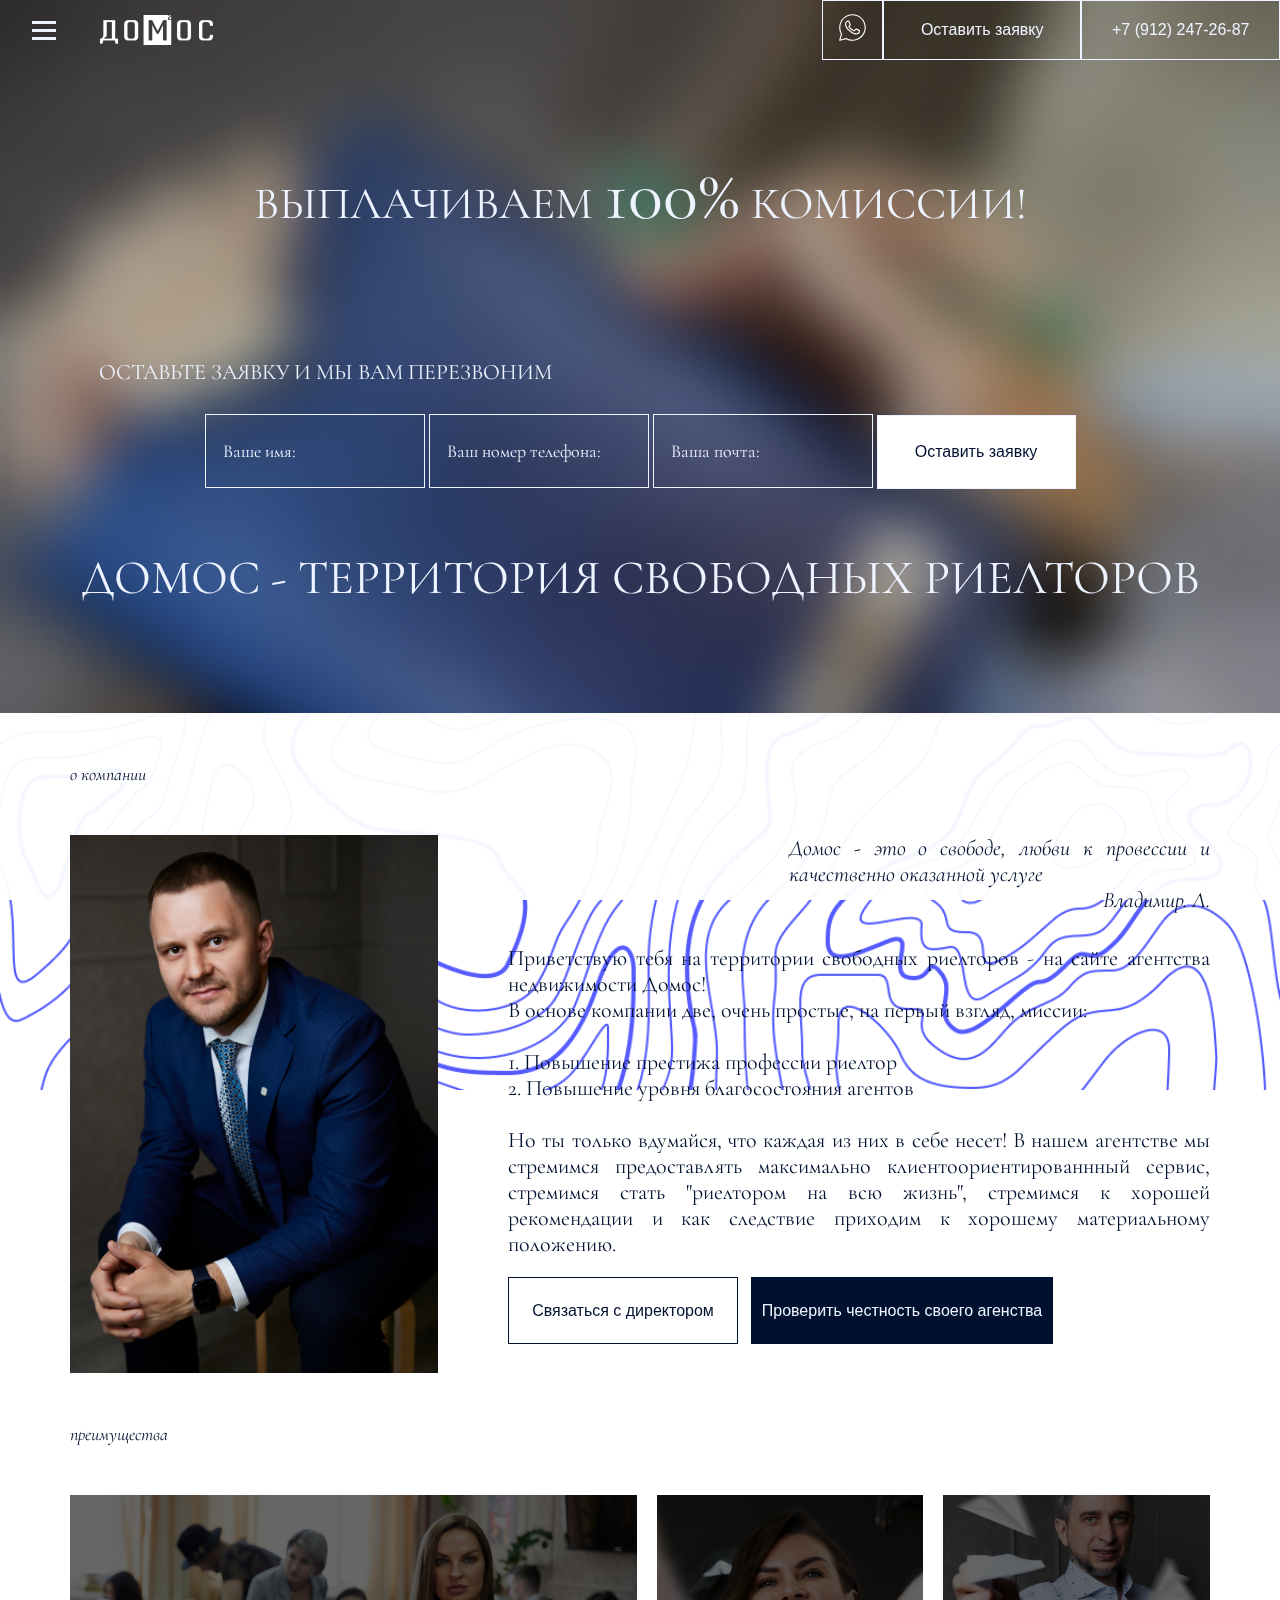
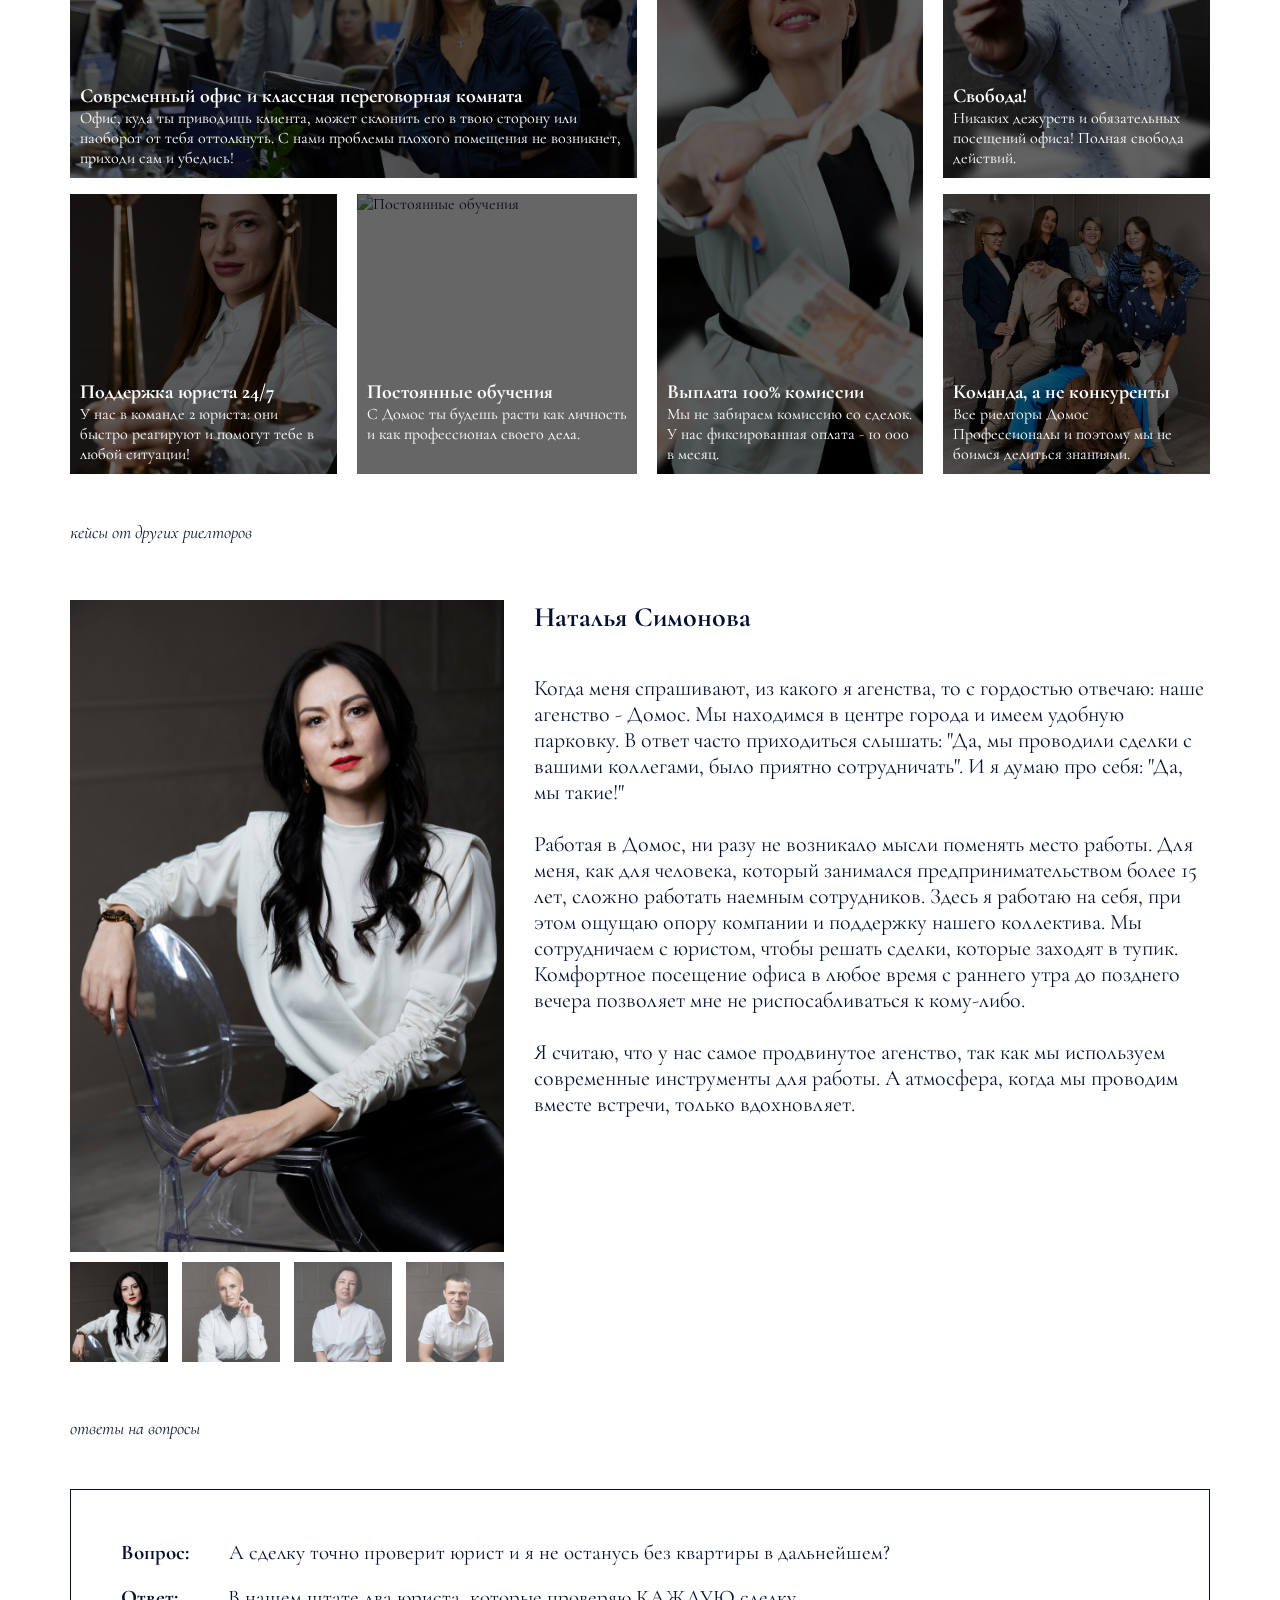
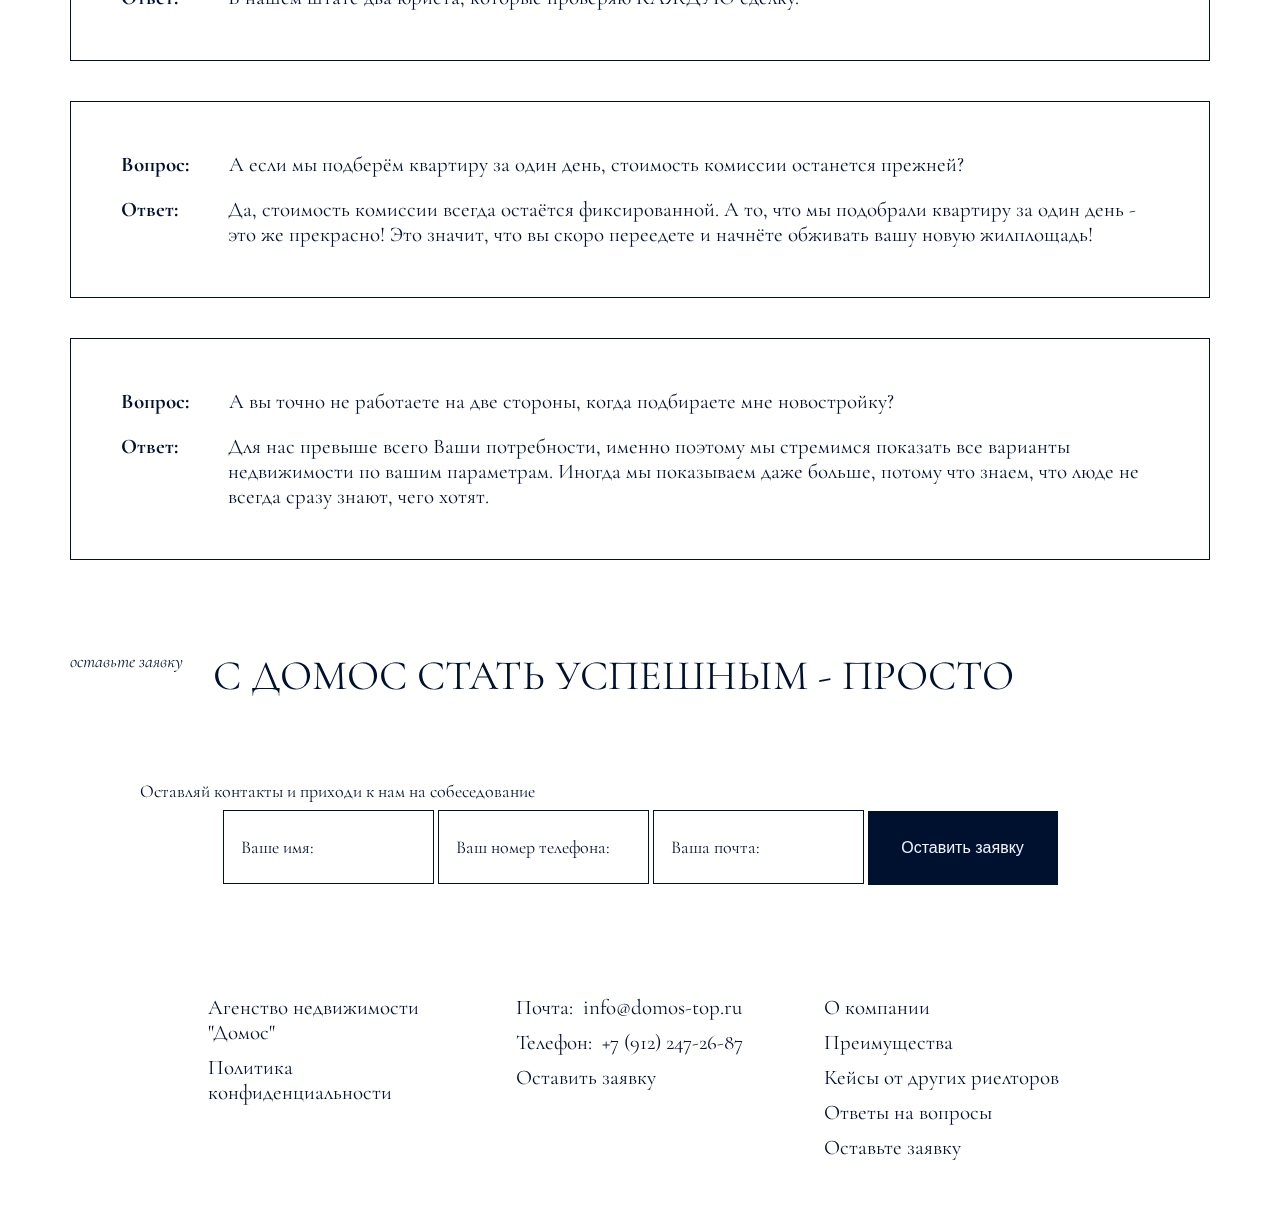
==== commit f14d6f83: "Merge branch 'vachik' into vova" ====
--- a/main.html
+++ b/main.html
@@ -130,88 +130,100 @@
       <section id="id-advantages">  
         <div class="block advantages">
           <div class="intro advantages">преимущества</div>
-          <div class="advantages">
-            <div class="container-advantages">
-              <!-- <div class="row one">
-                <div class="circle">
-                  <div class="logo one"></div>
-                  <div class="text-advantages">
-                    <p><span class="text-advantages-title">успешная современная команда</span></p>
-                  </div>
-                </div>
-                <div class="circle">
-                  <div class="logo two"></div>
-                  <div class="text-advantages">
-                    <p><span class="text-advantages-title">постоянная поддержка юриста</span></p>
-                  </div>
-                </div>
-              </div>    
-              <div class="row two">
-                <div class="circle">
-                  <div class="logo three"></div>
-                  <div class="text-advantages">
-                    <p><span class="text-advantages-title">выплата 100% комиссии после сделки</span></p>
-                  </div>
-                </div>
-              </div>            
-              <div class="row three">
-                <div class="circle">
-                  <div class="logo four"></div>
-                  <div class="text-advantages">
-                    <p><span class="text-advantages-title">постоянные обучения</span></p>
-                  </div>
-                </div>
-                <div class="circle">
-                  <div class="logo five"></div>
-                  <div class="text-advantages">
-                    <p><span class="text-advantages-title">нет обязательных посещений офиса</span></p>
-                  </div>
-                </div>
-              </div> -->
+          <div class="wrapper">
+            <div class="box1">
+              <img src="./images/office.jpg" alt="Современный офис и классная переговорная комната">
+              <div class="overlay"></div>
+              <div class="caption">
+                <p><strong>Современный офис и классная переговорная комната</strong></p>
+                <p>Офис, куда ты приводишь клиента, может склонить его в твою сторону или наоборот от тебя оттолкнуть. 
+                  С нами проблемы плохого помещения не возникнет, 
+                  приходи сам и убедись!</p>
+              </div>
+            </div>
+            <div class="box2">
+              <img src="./images/lawyer.jpg" alt="Поддержка юриста 24/7">
+              <div class="overlay"></div>
+              <div class="caption">
+                <p><strong>Поддержка юриста 24/7</strong></p>
+                <p>У нас в команде 2 юриста: 
+                  они быстро реагируют и помогут тебе в любой ситуации!</p>
+              </div>
+            </div>
+            <div class="box3">
+              <img src="./images/education.jpg" alt="Постоянные обучения">
+              <div class="overlay"></div>
+              <div class="caption">
+                <p><strong>Постоянные обучения</strong></p>
+                <p>С Домос ты будешь расти как личность и как профессионал своего дела.</p>
+              </div>
+            </div>
+            <div class="box4">
+              <img src="./images/commission.jpg" alt="Выплата 100% комиссии">
+              <div class="overlay"></div>
+              <div class="caption">
+                <p><strong>Выплата 100% комиссии</strong></p>
+                <p>Мы не забираем комиссию со сделок. 
+                  У нас фиксированная оплата - 10 000 в месяц.</p>
+              </div>
+            </div>
+            <div class="box5">
+              <img src="./images/liberty.jpg" alt="Свобода!">
+              <div class="overlay"></div>
+              <div class="caption">
+                <p><strong>Свобода!</strong></p>
+                <p>Никаких дежурств и обязательных посещений офиса! 
+                  Полная свобода действий.</p>
+              </div>
+            </div>
+            <div class="box6">
+              <img src="./images/team.jpg" alt="Команда, а не конкуренты">
+              <div class="overlay"></div>
+              <div class="caption">
+                <p><strong>Команда, а не конкуренты</strong></p>
+                <p>Все риелторы Домос Профессионалы и поэтому мы не боимся делиться знаниями.</p>
+              </div>
             </div>
           </div>
         </div>
       </section>
 
       <section id="id-cases">
-        <div class="block cases">
-          <div class="intro-block">
-            <div class="intro cases">кейсы от других риелторов</div>
-          </div>
-          <!-- <article class="team first">
-            <div class="team-photo">
-              <img src="./images/team-first.png" alt="team-first">
-            </div>
-            <div class="team-word first">
-              <span>
-                Сменить агентство на ЦН Домос для меня: это как из хрущевки в небольшом городе переехать в центр мегаполиса в квартиру бизнес-класса.
-                Вроде все тоже самое, но далеко не тоже самое<span id="dots">...</span>
-                <span id="more">
-                  Lorem ipsum dolor sit, amet consectetur adipisicing elit.
-                  Tempore debitis fugiat necessitatibus similique alias deleniti! Exercitationem, consequatur hic! 
-                  Possimus quidem id repellat veniam ab eaque cumque vero soluta fugit deleniti.
-                </span></br>
-                <button id="btn-more" onclick="readMore(this)">Узнать больше</button>
-              </span>
-            </div>
-          </article> -->
-          <!-- <article class="team second">
-            <div class="team-word second">
-              <span>
-                Сменить агентство на ЦН Домос для меня: это как из хрущевки в небольшом городе переехать в центр мегаполиса в квартиру бизнес-класса.
-                Вроде все тоже самое, но далеко не тоже самое<span id="dots">...</span>
-                <span id="more">
-                  Lorem ipsum dolor sit, amet consectetur adipisicing elit.
-                  Tempore debitis fugiat necessitatibus similique alias deleniti! Exercitationem, consequatur hic! 
-                  Possimus quidem id repellat veniam ab eaque cumque vero soluta fugit deleniti.
-                </span></br>
-                <button id="btn-more" onclick="readMore(this)">Узнать больше</button>
-              </span>
-            </div>
-            <div class="team-photo">
-              <img src="./images/team-second.png" alt="team-second">
-            </div>
-          </article> -->
+        <div class="cases--block">
+          <div class="intro cases">кейсы от других риелторов</div>
+            <div class="cases--wrapper">
+              <div class="cases--photos">
+                <img src="./images/slider/realtor-1.jpg" class="main-image" id="main-image" width="450" alt="Риелтор 1">
+                <ul class="slider-preview">
+                  <li class="slider-preview-item">
+                    <a href="./images/slider/realtor-1.jpg" class="active" id="1">
+                      <img src="./images/slider/realtor-1.jpg" width="100" height="100" alt="Риелтор 1">
+                    </a>
+                  </li>
+                  <li class="slider-preview-item">
+                    <a href="./images/slider/realtor-2.jpg" id="2">
+                      <img src="./images/slider/realtor-2.jpg" width="100" height="100" alt="Риелтор 2">
+                    </a>
+                  </li>
+                  <li class="slider-preview-item">
+                    <a href="./images/slider/realtor-3.jpg" id="3">
+                      <img src="./images/slider/realtor-3.jpg" width="100" height="100" alt="Риелтор 3">
+                    </a>
+                  </li>
+                  <li class="slider-preview-item">
+                    <a href="./images/slider/realtor-4.jpg" id="4">
+                      <img src="./images/slider/realtor-4.jpg" width="100" height="100" alt="Риелтор 4">
+                    </a>
+                  </li>
+                </ul>
+              </div>
+
+              <div class="cases--description">
+                <h2 class="card--description-header" id="case-realtor-name"></h2>
+                <p class="card--description-text" id="case-text"></p>
+              </div>
+            </div>
+          </article>
         </div>
       </section>
 
@@ -320,16 +332,6 @@
           </div>
         </div>
         <div class="column three">
-          <!-- <ul>
-            <li>
-              <a href="./realtors.html">Центр недвижимости</a></li>
-            <li>Преимущества</li>
-            <li>Кейся от других риелторов</li>
-            <li>Команда экспертов</li>
-            <li>Ответы на вопросы</li>
-            <li>Оставить заявку</li>
-            <li>Контакты</li>
-          </ul> -->
           <ul>
               <!-- <li class="current"><a class="smoothscroll"  href="#" title="">О КОМПАНИИ</a></li> -->
               <li><a class="smoothscroll"  href="#id-company" title="">О компании</a></li>
@@ -349,6 +351,10 @@
     <script src="./js/top-bar.js"></script>
     <script src="./js/article-text.js"></script>
     <script src="./js/mail.js"></script>
+
+    <script type="module" src="./js/slider.js"></script>
+    <script type="module" src="./js/data/cases-data.js"></script>
+    
     <script src="./js/lib/jquery-2.1.3.min.js"></script>
     <script src="./js/lib/plugins.js"></script>
     <script src="http://ajax.googleapis.com/ajax/libs/jquery/1.10.2/jquery.min.js"></script>
--- a/css/media-main-1370.css
+++ b/css/media-main-1370.css
@@ -33,7 +33,7 @@
 
     .top-bar {
         display: block;
-        min-width: 220px;
+        max-width: 270px;
         min-height: 66px;
         position: absolute;
         /* left: 90px; */
@@ -415,7 +415,7 @@
     
     .intro {
         /* margin-left: 140px; */
-        margin-top: 82px;
+        margin-top: 81px;
         margin-right: 31px;
         color: #00102F;
         font-size: 21px;
@@ -608,184 +608,196 @@
         display: flex;
         max-width: 1126px;
         /* justify-content: center; */
-        /* margin-bottom: 82px; */
-        width: 100%;
-    }
-
-    .container-advantages {
-        display: flex;
-        flex-wrap: wrap;
-        justify-content: center;
-        align-items: center;
-        max-width: 1200px;
-        margin: 0 auto;
-    }
-     
-    .row {
-        display: flex;
-        justify-content: center;
-        margin-bottom: 16px;
-    }
-
-    .row.one {
+        margin-bottom: 81px;
+        width: 100%;
+    }
+<<<<<<< HEAD
+
+=======
+      
+>>>>>>> vachik
+    .box1 {
+        grid-area: 1 / 1 / 2 / 3;
+        position: relative;
+        /* width: 400px;
+        height: 700px; */
+    }
+    
+    .box2 {
+        grid-area: 2 / 1 / 3 / 2;
+        position: relative;
+        /* width: 160px; */
+    }
+    
+    .box3 {
+        grid-area: 2 / 2 / 3 / 3;
+        position: relative;
+        /* width: 160px; */
+    }
+    
+    .box4 {
+        grid-area: 1 / 3 / 3 / 4;
+        position: relative;
+    }
+    
+    .box5 {
+        grid-area: 1 / 4 / 2 / 5;
+        position: relative;
+    }
+
+    .box6 {
+        grid-area: 2 / 4 / 3 / 5;
+        position: relative;
+    }
+
+    .wrapper {
+        display: grid;
+        grid-template-columns: repeat(4, 1fr);
+        grid-template-rows: repeat(2, 1fr);
+        grid-column-gap: 20px;
+        grid-row-gap: 1em;
+    }
+
+    .wrapper img {
+        width: 100%;
+        height: 100%;
+        display: block;
+    }
+
+    .box2 img,
+    .box3 img,
+    .box5 img,
+    .box6 img {
+        width: 100%;
+        height: 100%;
+        object-fit: cover;
+        aspect-ratio: 1/1;
+    }
+
+    .box1 img {
+        width: 100%;
+        height: 100%;
+        object-fit: cover;
+        aspect-ratio: 2/1;
+    }
+
+    .box4 img {
+        width: 100%;
+        height: 100%;
+        object-fit: cover;
+        aspect-ratio: 1/2;
+    }    
+
+    .caption {
+        margin-top: -104px;
+        position: absolute;
+        padding: 10px;
+    }
+
+    .caption strong {
+        color: #ffffff;
+        font-size: 20px;
+        /* display: none; */
+    }
+    
+    .caption p {
+        font-weight: bold;
+        color: #ffffff;
+        font-size: 16px;
+        /* display: none; */
+    }
+      
+    .caption p:last-child {
+        font-weight: normal;
+    }
+
+    .overlay {
+        position: absolute;
+        top: 0;
+        left: 0;
+        width: 100%;
+        height: 100%;
+        background-color: rgba(0, 0, 0, 0.6);
+<<<<<<< HEAD
+=======
+    }
+>>>>>>> vachik
+    
+    /* THIRD BLOCK */
+
+    .cases--block {
+        display: flex;
+        flex-direction: column;
         justify-content: space-between;
-    }
-      
-    .row.two {
-        justify-content: center;
-    }
-      
-    .row.three {
-        justify-content: space-between;
-    }
-     
-    .circle {
+        gap: 7px;
+    }
+
+    .cases--wrapper {
+        margin-top: 81px;
+        display: flex;
+        flex-direction: row;
+        gap: 30px;
+    }
+
+    .cases--photos {
+        width: 450px;
+    }
+
+    .cases--description {
+        width: 700px;
+    }
+
+    .main-image {
+        display: block;
+        margin-bottom: 10px;
+    }
+
+    .slider-preview {
+        display: flex;
+        justify-content: flex-start;
+        gap: 14px;
+    }
+
+    .slider-preview-item {
         position: relative;
-        width: 360px;
-        height: 360px;
-        border-radius: 50%;
-        display: flex;
-        justify-content: center;
-        align-items: center;
-        background: #EDF3FF;
-        margin: 0 160px;
-    }
-
-    .logo {
-        position: relative;
-        width: 100%;
-        height: 100%;     
-        background-size: cover;
-        border-radius: 50%;
-        overflow: hidden;
-    }
-
-    .logo.one {
-        background: url(../images/advantages-one.png);
-    }
-
-    .logo.two {
-        background: url(../images/advantages-two.png);
-    }
-
-    .logo.three {
-        background: url(../images/advantages-three.png);
-    }
-
-    .logo.four {
-        background: url(../images/advantages-four.png);
-    }
-
-    .logo.five {
-        background: url(../images/advantages-five.png);
-    }
-    
-    .text-advantages {
+    }
+
+    .slider-preview-item img {
+        display: block;
+        object-fit: cover;
+        object-position: top;
+    }
+
+    .slider-preview-item a:not(.active)::before {
+        content: '';
         position: absolute;
-        width: 100%;
-        height: 100%;
-        animation: animate 30s linear infinite;
-    }
-
-    .text-advantages p span {
-        position: absolute;
-        left: 50%;
-        font-size: 2.2em;
-        text-transform: uppercase;
-        transform-origin: 0 230px;
-        top: -50px;
-    }
-
-    @keyframes animate {
-        0%
-        {
-            transform: rotate(360deg);
-        }
-        100%
-        {
-            transform: rotate(0deg);
-        }
-    }
-
-    
-    
-    /* THIRD BLOCK */
-    
+        top: 0;
+        left: 0;
+        right: 0;
+        bottom: 0;
+        background-color: rgba(255, 255, 255, 0.3);
+    }
+
+    .card--description-header {
+        font-size: 28px;
+        font-weight: 700;
+        margin-bottom: 15px;
+    }
+
+    .card--description-text {
+        font-size: 22px;
+        line-height: 26px;
+        white-space: pre-line;
+    }
+
+    /* Проверить стили снизу!!! */
+
     .intro.cases {
         order: -1;
+        margin-bottom: 50px;
+        margin-top: 50px;
       }
 
-
-    .team {
-        width: 1157px;
-        /* margin-left: 140px; */
-        /* margin-right: 140px; */
-        margin-top: 80px;
-        display: flex;
-    }
-    
-    .team-word {
-        display: flex;
-        width: 743px;
-        height: 488px;
-        flex-direction: column;
-        justify-content: center;
-        flex-shrink: 0;
-    
-        color: #00102F;
-        font-size: 30px;
-        font-style: normal;
-        font-weight: 400;
-        line-height: normal;
-    }
-
-    .team-word button {
-        margin-top: 5px;
-        padding: 0;
-    }
-    
-    .team-word.first {
-        text-align: right;
-        margin-left: 55px;
-    }
-    
-    .team-word.first button {
-        margin-left: auto;
-    }
-
-    .team-word.second {
-        text-align: left;
-        margin-right: 55px;
-    }
-
-    .team-word.second button {
-        margin-right: auto;
-    }
-      
-    .team-photo {
-        width: 360px;
-        height: 520px;
-        flex-shrink: 0;
-    }
-    
-    .team-word button {
-        font-size: 30px;
-        font-style: normal;
-        font-weight: 400;
-        line-height: normal;
-        
-        border: none;
-        color: #B1B1B1;
-        background-color: transparent;
-        cursor: pointer;
-        font-family: Cormorant Garamond, Arial, sans-serif;
-    }
-
-    #more {
-        display: none;
-        word-wrap: break-word;
-    }   
-    
     
     /* FOURTH BLOCK */
     
@@ -833,6 +845,7 @@
 
     .questions-answers {
         font-size: 21px;
+        margin-top: 31px;
     }
     
     .block-questions-answers {
@@ -870,6 +883,7 @@
 
     .intro.answers {
         width: 1126px;
+        margin-top: 35px;
     }
 
     .intro-question-question {
--- a/css/media-main-421-1369.css
+++ b/css/media-main-421-1369.css
@@ -657,190 +657,184 @@
         display: flex;
         /* max-width: 1126px; */
         /* justify-content: center; */
-        /* margin-bottom: 82px; */
+        margin-bottom: 50px;
         width: 100%;
         margin-right: 0;
     }
 
-    .container-advantages {
-        display: flex;
-        flex-wrap: wrap;
-        justify-content: center;
-        align-items: center;
-        max-width: 1200px;
-        margin: 0 auto;
-    }
-     
-    .row {
-        display: flex;
-        justify-content: center;
-        margin-bottom: 16px;
-    }
-
-    .row.one {
+    .box1 {
+        grid-area: 1 / 1 / 2 / 3;
+        position: relative;
+        /* width: 400px;
+        height: 700px; */
+    }
+    
+    .box2 {
+        grid-area: 2 / 1 / 3 / 2;
+        position: relative;
+        /* width: 160px; */
+    }
+    
+    .box3 {
+        grid-area: 2 / 2 / 3 / 3;
+        position: relative;
+        /* width: 160px; */
+    }
+    
+    .box4 {
+        grid-area: 1 / 3 / 3 / 4;
+        position: relative;
+    }
+    
+    .box5 {
+        grid-area: 1 / 4 / 2 / 5;
+        position: relative;
+    }
+
+    .box6 {
+        grid-area: 2 / 4 / 3 / 5;
+        position: relative;
+    }
+
+    .wrapper {
+        display: grid;
+        grid-template-columns: repeat(4, 1fr);
+        grid-template-rows: repeat(2, 1fr);
+        grid-column-gap: 20px;
+        grid-row-gap: 1em;
+    }
+
+    .wrapper img {
+        width: 100%;
+        height: 100%;
+        display: block;
+    }
+
+    .box2 img,
+    .box3 img,
+    .box5 img,
+    .box6 img {
+        width: 100%;
+        height: 100%;
+        object-fit: cover;
+        aspect-ratio: 1/1;
+    }
+
+    .box1 img {
+        width: 100%;
+        height: 100%;
+        object-fit: cover;
+        aspect-ratio: 2/1;
+    }
+
+    .box4 img {
+        width: 100%;
+        height: 100%;
+        object-fit: cover;
+        aspect-ratio: 1/2;
+    }    
+
+    .caption {
+        margin-top: -104px;
+        position: absolute;
+        padding: 10px;
+    }
+
+    .caption strong {
+        color: #ffffff;
+        font-size: 20px;
+        /* display: none; */
+    }
+    
+    .caption p {
+        font-weight: bold;
+        color: #ffffff;
+        font-size: 16px;
+        /* display: none; */
+    }
+      
+    .caption p:last-child {
+        font-weight: normal;
+    }
+
+    .overlay {
+        position: absolute;
+        top: 0;
+        left: 0;
+        width: 100%;
+        height: 100%;
+        background-color: rgba(0, 0, 0, 0.6);
+    }
+
+    /* THIRD BLOCK */
+    
+    .intro.cases {
+        margin-bottom: 50px;
+    }
+
+    .cases--block {
+        display: flex;
+        flex-direction: column;
         justify-content: space-between;
-    }
-      
-    .row.two {
-        justify-content: center;
-    }
-      
-    .row.three {
-        justify-content: space-between;
-    }
-     
-    .circle {
+        gap: 7px;
+    }
+
+    .cases--wrapper {
+        display: flex;
+        flex-direction: row;
+        gap: 30px;
+    }
+
+    .cases--photos {
+        width: 450px;
+    }
+
+    .cases--description {
+        width: 700px;
+    }
+
+    .main-image {
+        display: block;
+        margin-bottom: 10px;
+    }
+
+    .slider-preview {
+        display: flex;
+        justify-content: flex-start;
+        gap: 14px;
+    }
+
+    .slider-preview-item {
         position: relative;
-        width: 360px;
-        height: 360px;
-        border-radius: 50%;
-        display: flex;
-        justify-content: center;
-        align-items: center;
-        background: #EDF3FF;
-        margin: 10px 45px;
-    }
-
-    .logo {
-        position: relative;
-        width: 100%;
-        height: 100%;     
-        background-size: cover;
-        border-radius: 50%;
-        overflow: hidden;
-    }
-
-    .logo {
-        position: relative;
-        width: 100%;
-        height: 100%;     
-        background-size: cover;
-        border-radius: 50%;
-        overflow: hidden;
-    }
-
-    .logo.one {
-        background: url(../images/advantages-one.png);
-    }
-
-    .logo.two {
-        background: url(../images/advantages-two.png);
-    }
-
-    .logo.three {
-        background: url(../images/advantages-three.png);
-    }
-
-    .logo.four {
-        background: url(../images/advantages-four.png);
-    }
-
-    .logo.five {
-        background: url(../images/advantages-five.png);
-    }
-    
-    .text-advantages {
+    }
+
+    .slider-preview-item img {
+        display: block;
+        object-fit: cover;
+        object-position: top;
+    }
+
+    .slider-preview-item a:not(.active)::before {
+        content: '';
         position: absolute;
-        width: 100%;
-        height: 100%;
-        animation: animate 30s linear infinite;
-    }
-
-    .text-advantages p span {
-        position: absolute;
-        left: 50%;
-        font-size: 2.2em;
-        text-transform: uppercase;
-        transform-origin: 0 230px;
-        top: -50px;
-    }
-
-    @keyframes animate {
-        0%
-        {
-            transform: rotate(360deg);
-        }
-        100%
-        {
-            transform: rotate(0deg);
-        }
-    }
-
-
-    /* THIRD BLOCK */
-    
-    .block.cases {
-        justify-content: flex-start;
-        /* padding-top: 413px; */
-    }
-
-    .team {
-        margin-left: 140px;
-        margin-right: 140px;
-        margin-top: 82px;
-        display: flex;
-        justify-content: center;
-        width: 100%;
-    }
-    
-    .team-word {
-        display: flex;
-        width: 489px;
-        height: 488px;
-        flex-direction: column;
-        justify-content: center;
-        flex-shrink: 0;
-        color: #00102F;
-        font-size: 30px;
-        font-style: normal;
-        font-weight: 400;
-        line-height: normal;
-        word-wrap: break-word;
-      }
-    
-    .team-word.first {
-        text-align: right;
-        margin-left: 35px;
-    }
-    
-    .team-word.second {
-        text-align: left;
-        margin-right: 35px;
-    }
-      
-    .team-photo {
-        width: 360px;
-        height: 520px;
-        flex-shrink: 0;
-    }
-    
-    .team-word span {
-        color: #00102F;
-        font-size: 30px;
-        font-style: normal;
-        font-weight: 400;
-        line-height: normal;
-    }
-
-    .team-word button {
-        font-size: 30px;
-        font-style: normal;
-        font-weight: 400;
-        line-height: normal;
-        padding: 0;
-        
-        border: none;
-        color: #B1B1B1;
-        background-color: transparent;
-        cursor: pointer;
-        font-family: Cormorant Garamond, Arial, sans-serif;
-    }
-
-    #more {
-        display: none;
-        word-wrap: break-word;
-    }   
-    
+        top: 0;
+        left: 0;
+        right: 0;
+        bottom: 0;
+        background-color: rgba(255, 255, 255, 0.3);
+    }
+
+    .card--description-header {
+        font-size: 28px;
+        font-weight: 700;
+        margin-bottom: 15px;
+    }
+
+    .card--description-text {
+        font-size: 22px;
+        line-height: 26px;
+        white-space: pre-line;
+    }
     
     
     /* FOURTH BLOCK */
@@ -883,6 +877,9 @@
 
     /* FIFTH BLOCK */
 
+    .intro.intro.answers {
+        margin-top: 35px;
+    }
 
     .questions-answers {
         font-size: 21px;
--- a/css/media-main-420.css
+++ b/css/media-main-420.css
@@ -612,88 +612,14 @@
         line-height: normal;
     }
       
-    .container-advantages {
-        display: flex;
-        flex-wrap: wrap;
-        justify-content: center;
-        align-items: center;
-        max-width: 1200px;
-        margin: 0 auto;
+    .wrapper {
+        display: flex;
+        overflow-x: auto;
     }
       
-    .row {
-        display: flex;
-        justify-content: center;
-        margin-bottom: 16px;
-    }
-      
-    .circle {
-        position: relative;
-        width: 360px;
-        height: 360px;
-        border-radius: 50%;
-        display: flex;
-        justify-content: center;
-        align-items: center;
-        background: #EDF3FF;
-        margin: 10px 45px;
-    }
-      
-    .logo {
-        position: relative;
-        width: 100%;
-        height: 100%;
-        background: url(../images/advantages-one.png);
-        background-size: cover;
-        border-radius: 50%;
-        overflow: hidden;
-    }
-      
-    .text-advantages {
-        position: absolute;
-        width: 100%;
-        height: 100%;
-        animation: animate 30s linear infinite;
-    }
-      
-    .text-advantages p span {
-        position: absolute;
-        left: 50%;
-        font-size: 1.5em;
-        text-transform: uppercase;
-        transform-origin: 0 175px;
-        top: -40px;
-    }
-      
-    .row {
-        flex-direction: column;
-        align-items: center;
-    }
-      
-    .circle {
-        width: 270px;
-        height: 270px;
-        margin: 40px 0;
-    }
-
-    .row.one .circle:nth-child(1),
-    .row.one .circle:nth-child(2) {
-    display: none;
-    }
-
-    .row.three .circle:nth-child(2) {
-    display: none;
-    }
-
-    @keyframes animate {
-        0%
-        {
-            transform: rotate(360deg);
-        }
-        100%
-        {
-            transform: rotate(0deg);
-        }
+    .box1, .box2, .box3, .box4, .box5, .box6 {
+        flex: 0 0 auto;
+        width: 101%;
     }
 
     /* THIRD BLOCK */
@@ -709,61 +635,17 @@
         line-height: normal;
     }
 
-    .team-word.first {
-        text-align: initial;
-        margin-bottom: 10px;
-    }
-
-    .team-word.second {
-        margin-bottom: 10px;
-    }
-
-    .team-word span {
-        color: #00102F;
-    }
-
-    .team.two {
-        display: flex;
-        flex-direction: column;
-    }
-     
-    .team.first .team-photo {
-        /* order: -1; */
-        margin-bottom: 10px;
-    }
-
-    .team.two .team-photo {
-        order: -1;
-        margin-bottom: 10px;
-    }
-
-    .team-photo {
-        display: flex;
-        justify-content: center;
-    }
-
-    .team.first {
-        display: none;
-    }
-
-    .team-word button {
-        font-size: 21px;
-        font-style: normal;
-        font-weight: 400;
-        line-height: normal;
-        padding: 0;
-        
-        border: none;
-        color: #B1B1B1;
-        background-color: transparent;
-        cursor: pointer;
-        font-family: Cormorant Garamond, Arial, sans-serif;
-    }
-
-    #more {
-        display: none;
-        word-wrap: break-word;
-    } 
+    .slider-preview-item img {
+        display: block;
+        object-fit: cover;
+        object-position: top;
+    }
+
+    .slider-preview {
+        display: flex;
+        justify-content: flex-start;
+        gap: 14px;
+    }
 
     /* FORTH BLOCK */
       
@@ -952,6 +834,7 @@
 } */
   
 ul {
+    /* display: flex; */
     list-style-type: none;
     padding: 0;
     padding-bottom: 10px;
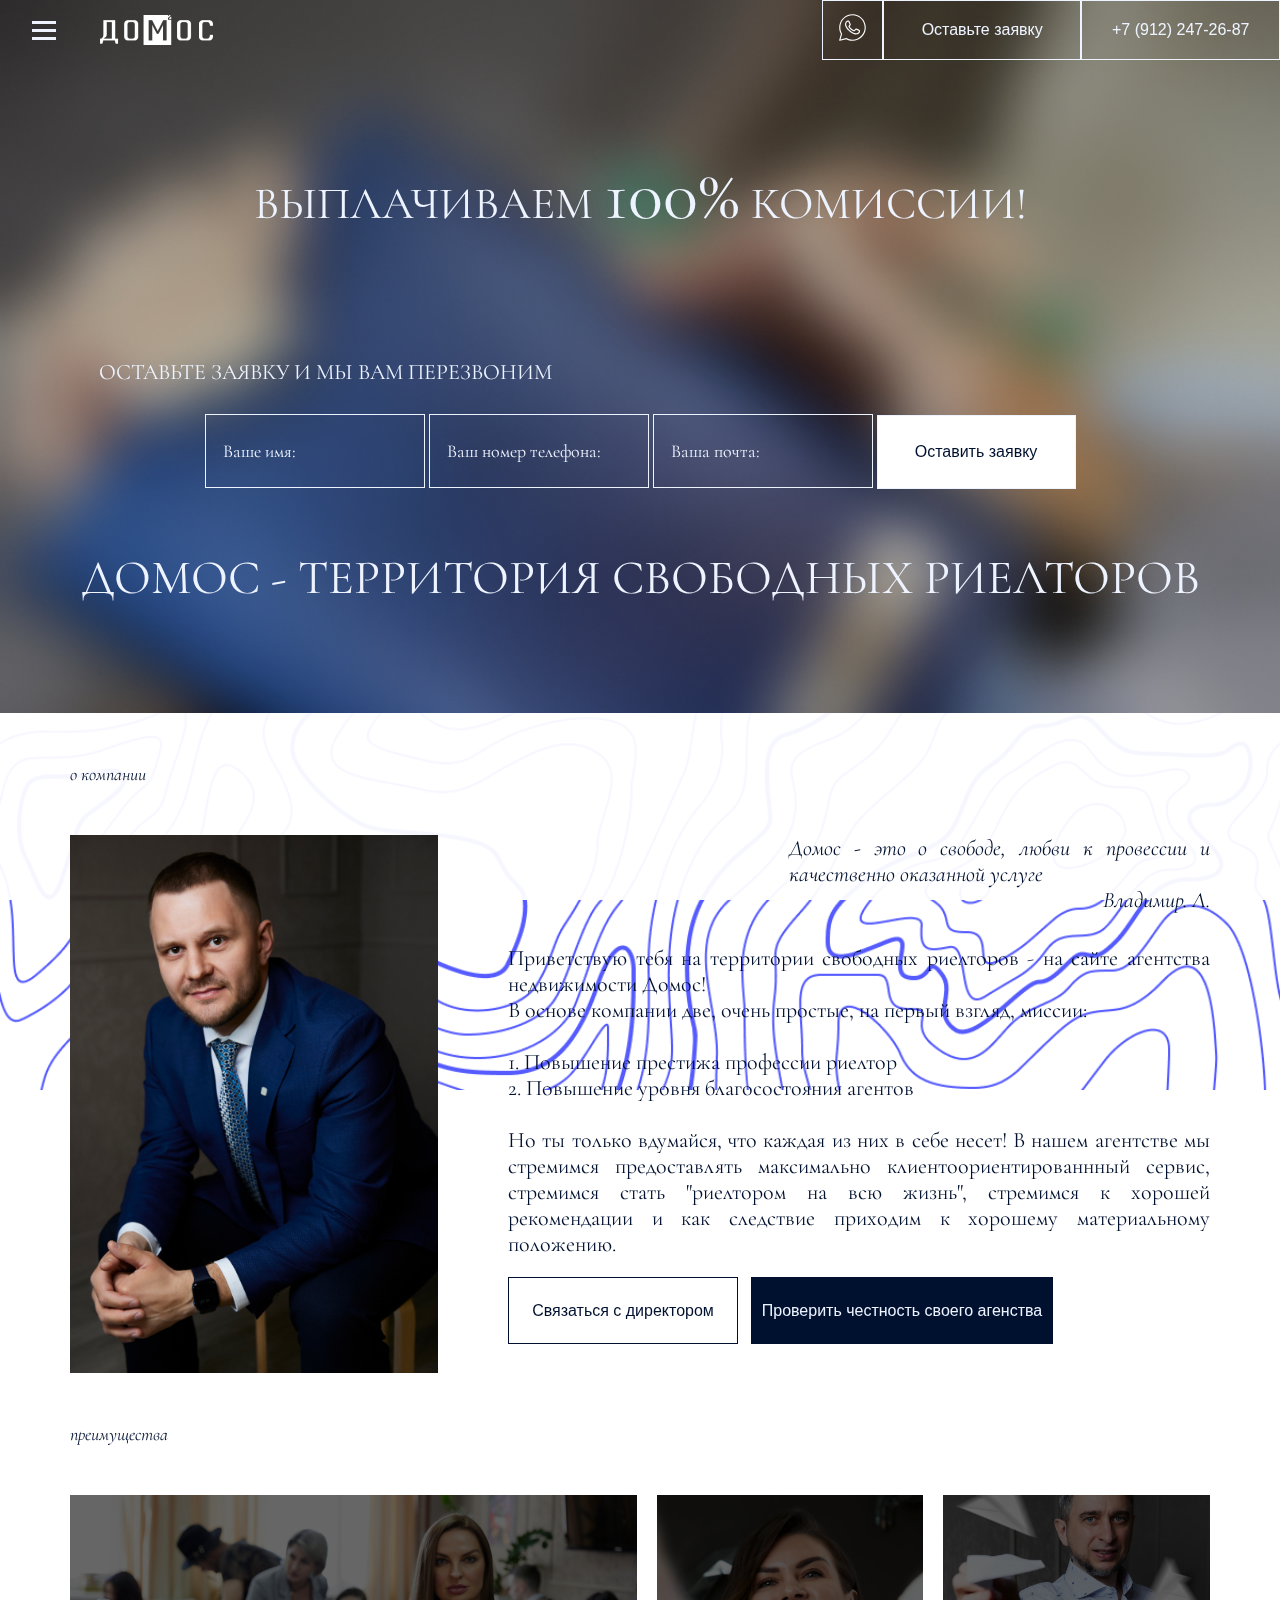
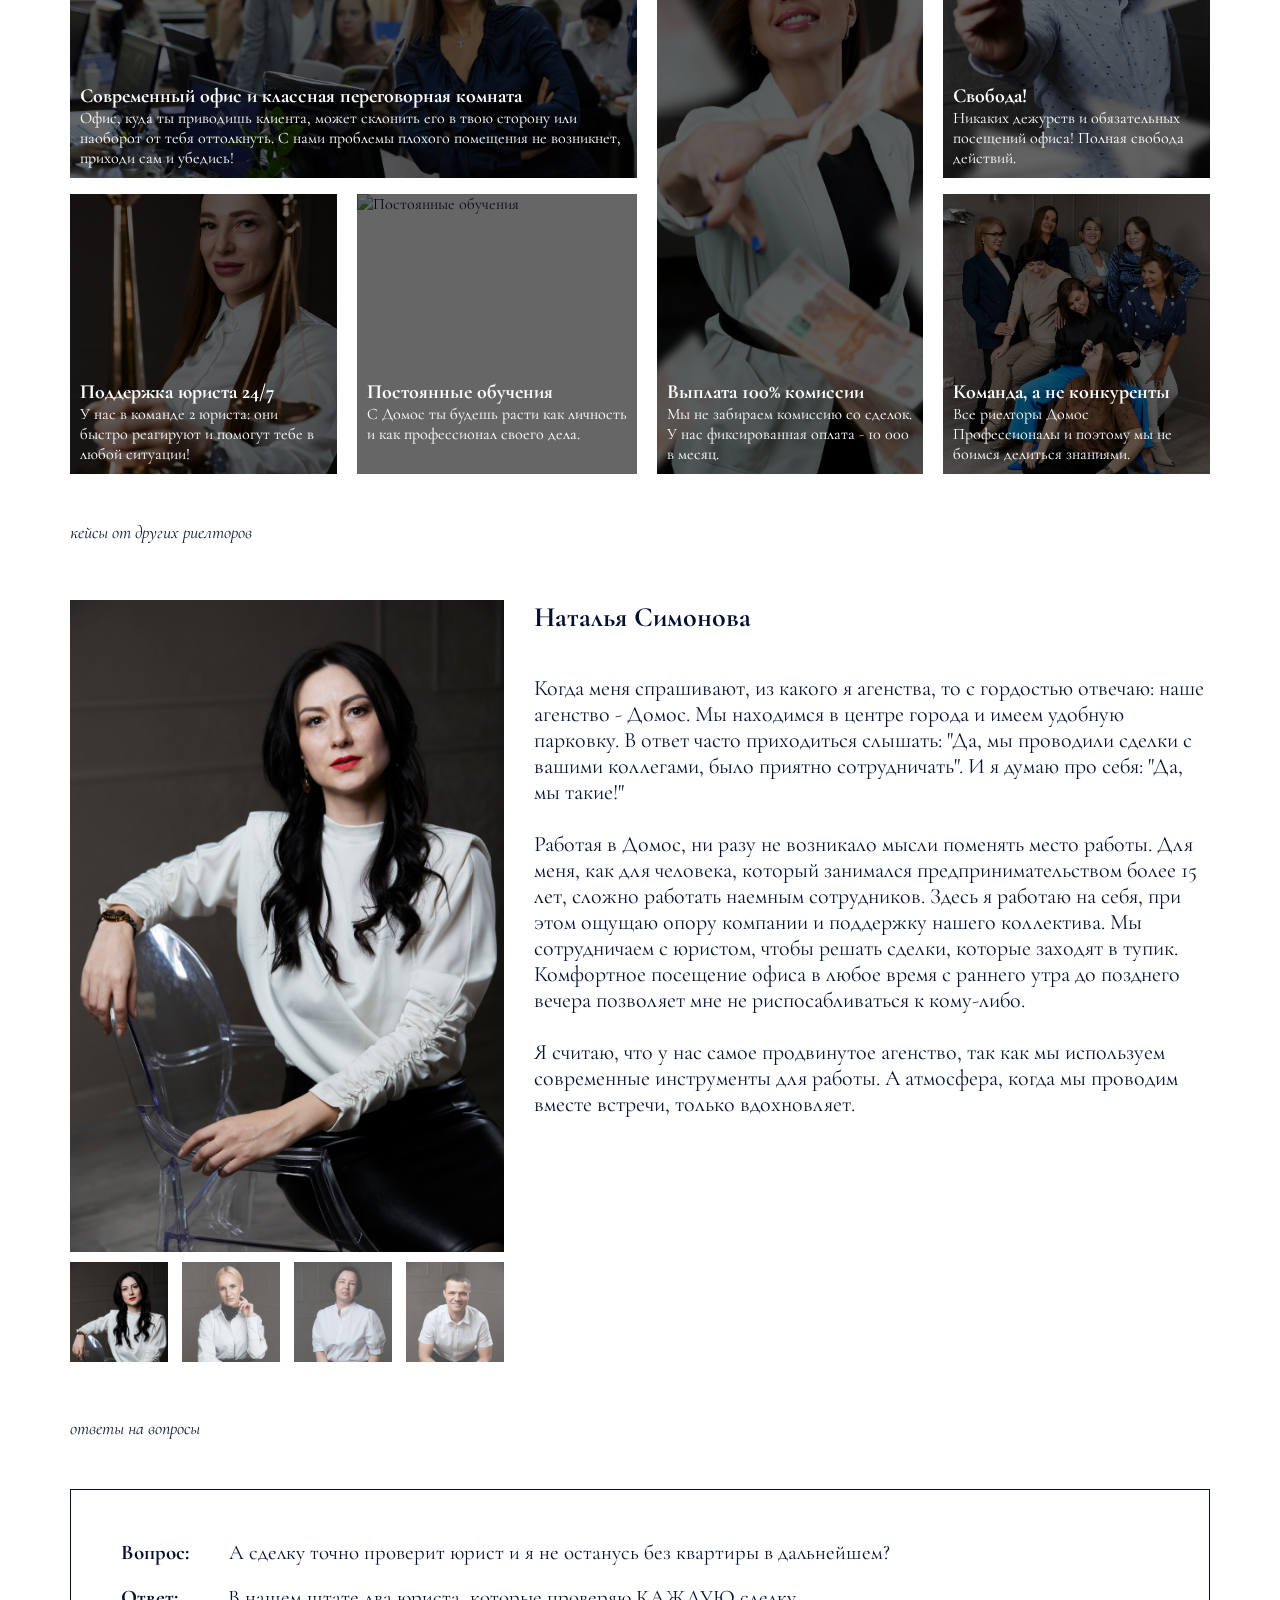
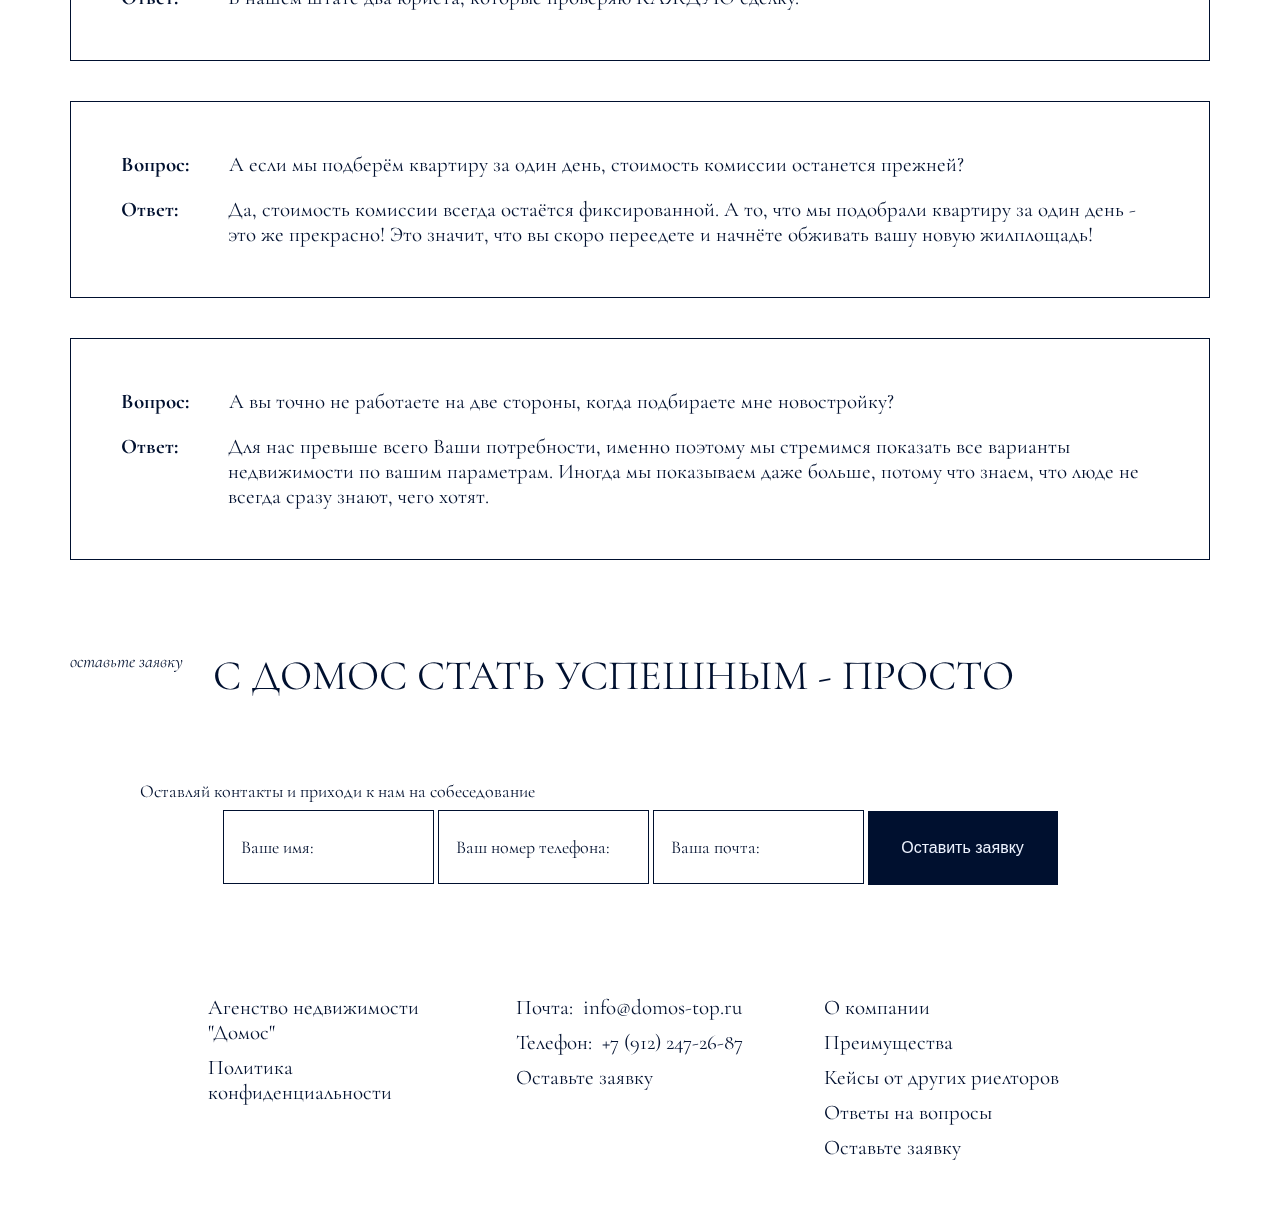
==== commit 04f1d3ad: "Fix" ====
--- a/main.html
+++ b/main.html
@@ -49,7 +49,7 @@
             </a>
           </div>
           <div class="application--title">
-            <a href="#">Оставить заявку</a>
+            <a class="smoothscroll"  href="#id-application" title="">Оставьте заявку</a>
           </div>
           <div class="application--phone">
             <a href="tel:+79122472687">+7 (912) 247-26-87</a>
@@ -328,7 +328,7 @@
             <div class="tel-footer-tel"><a href="tel:+79122472687">+7 (912) 247-26-87</a></div>
           </div>
           <div class="button-footer">
-            <div class="button-footer-button">Оставить заявку</div>
+            <div class="button-footer-button"><a class="smoothscroll"  href="#id-application" title="">Оставьте заявку</a></div>
           </div>
         </div>
         <div class="column three">
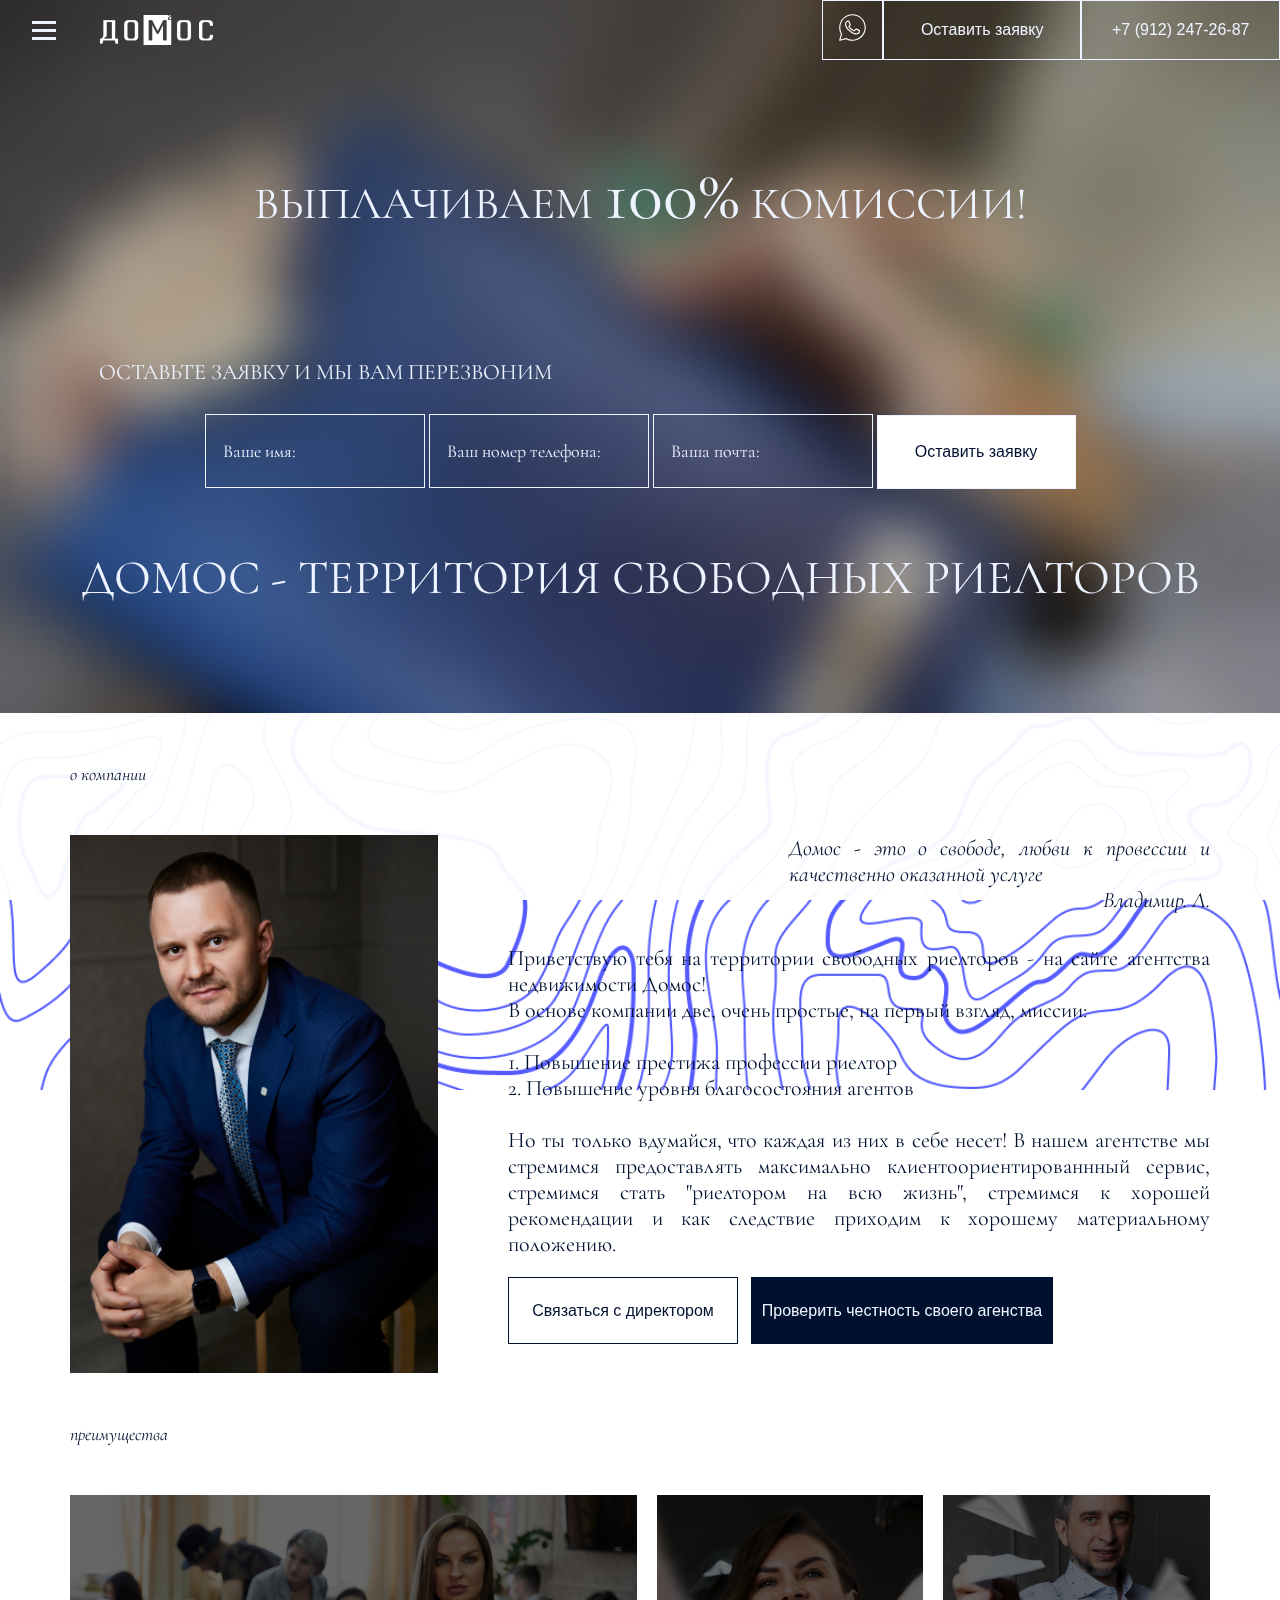
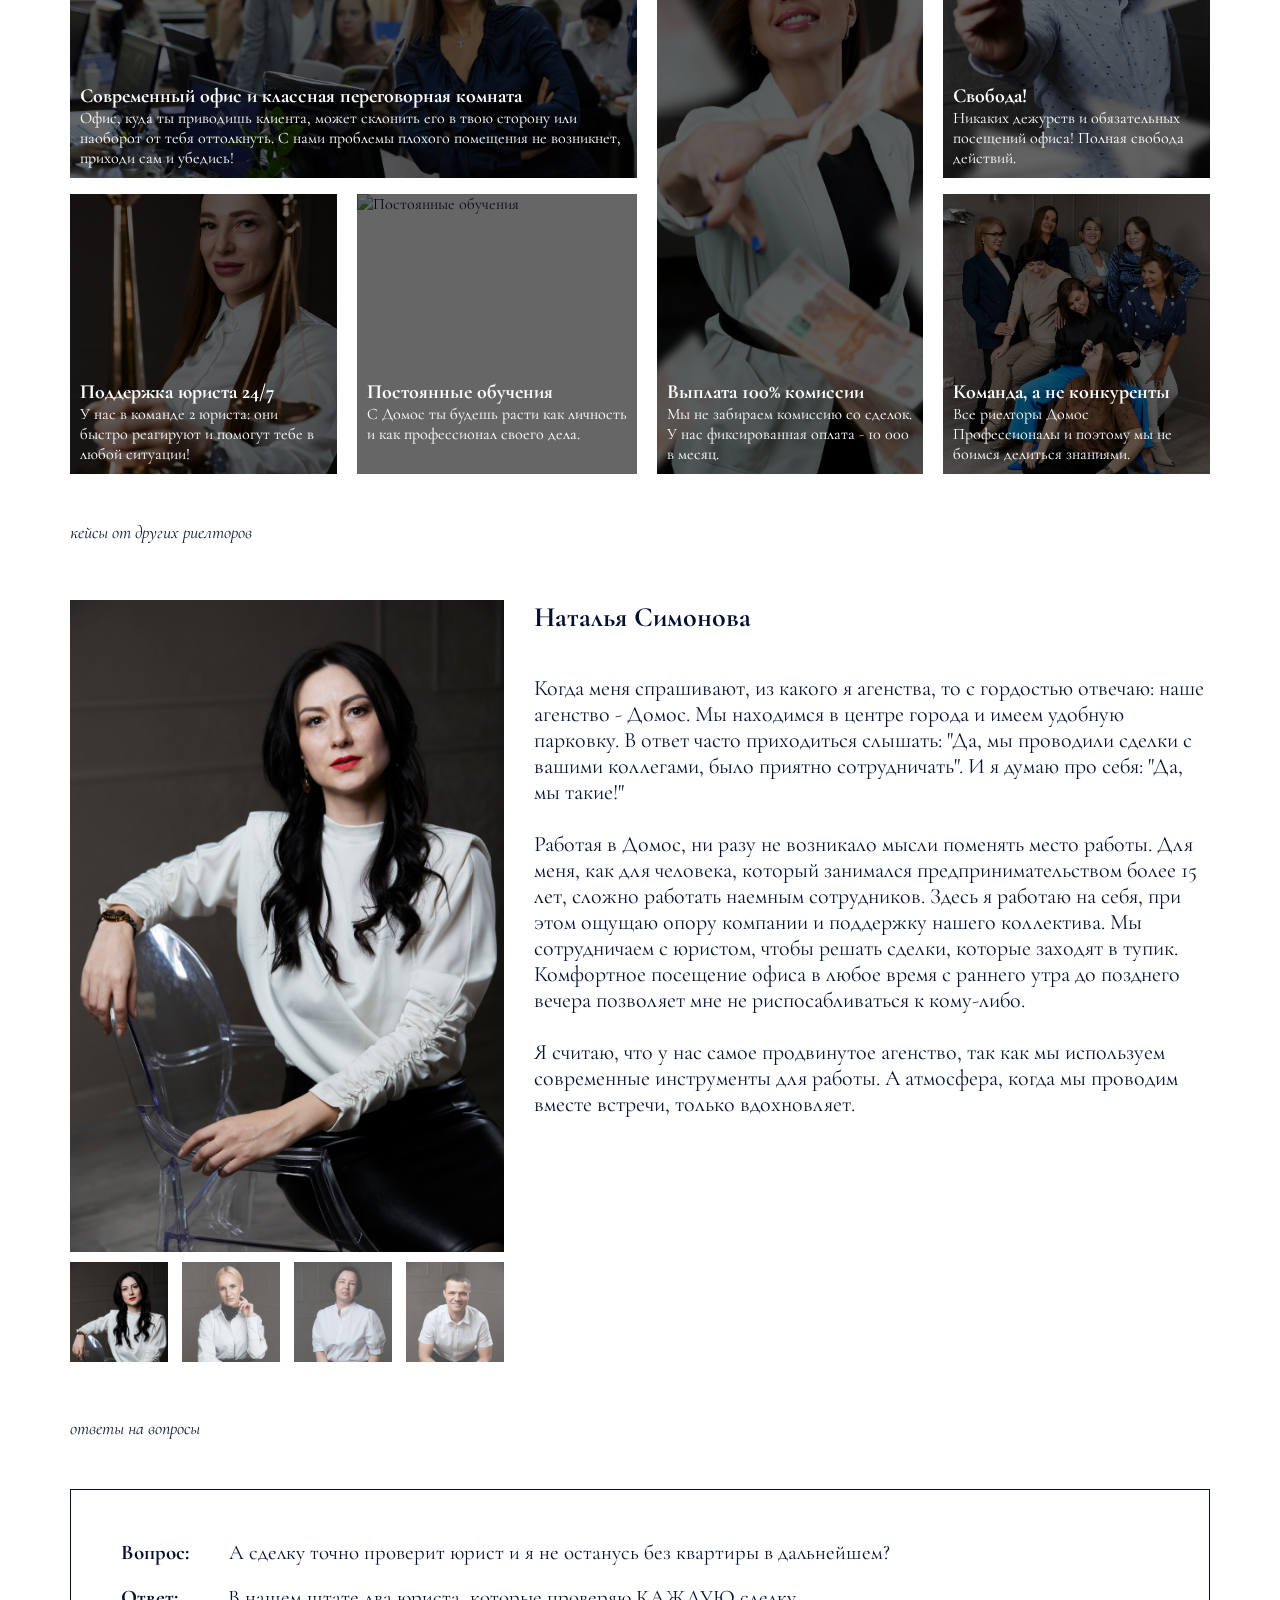
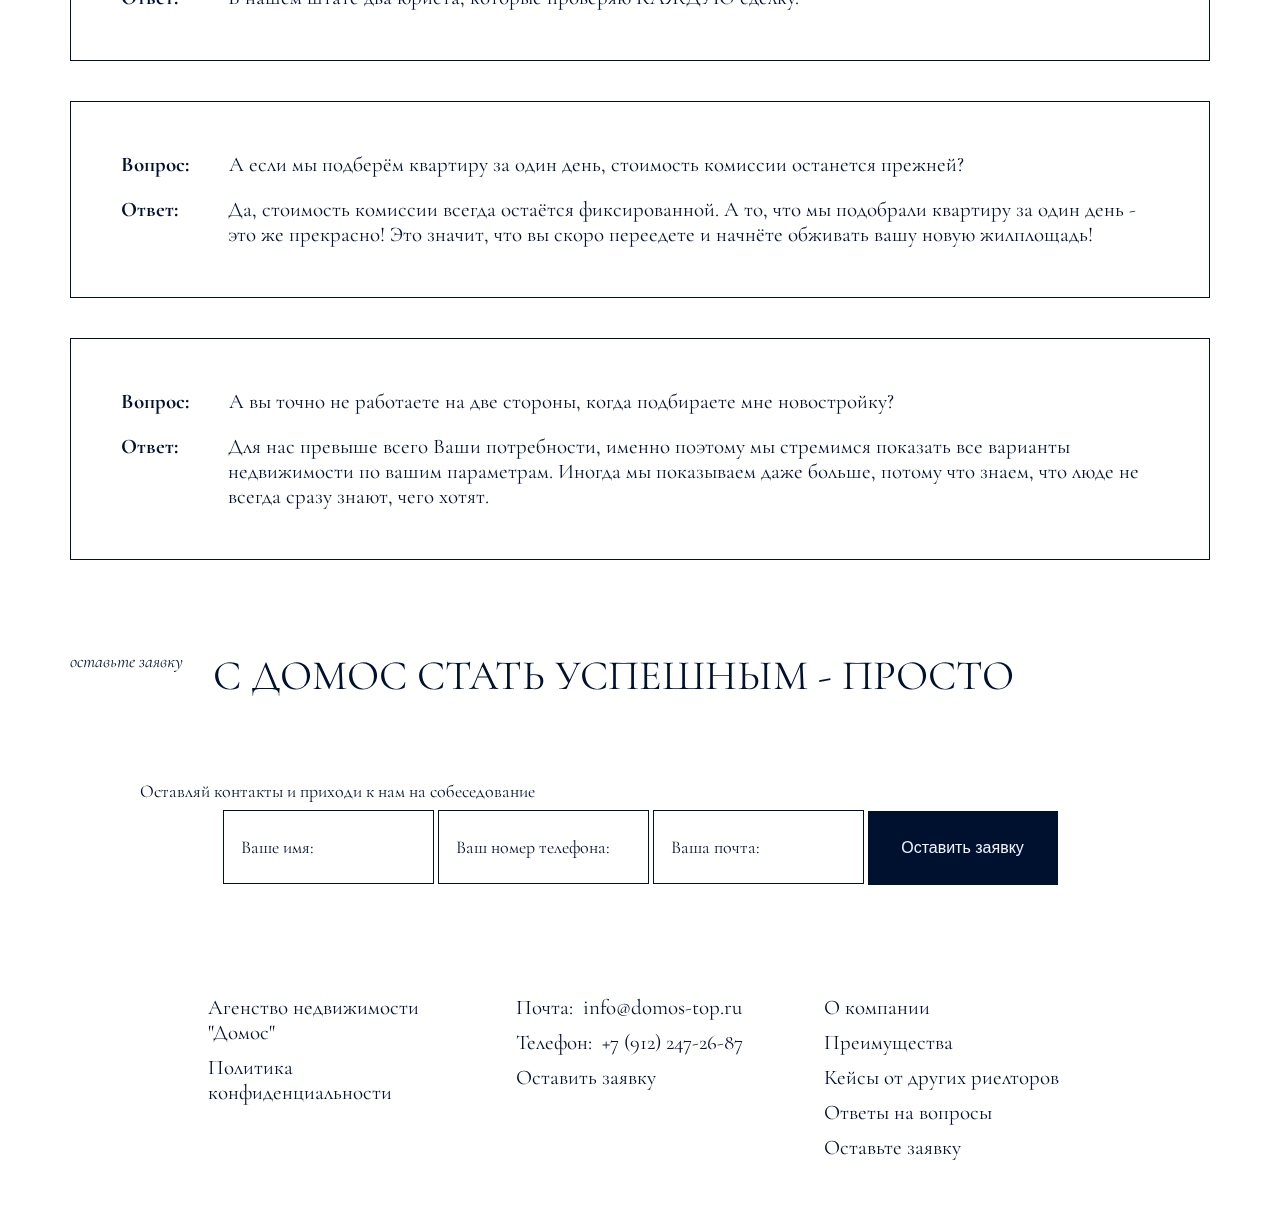
==== commit 73fe6ede: "Merge branch 'vachik' of https://github.com/vv-yugoff/domos-main into vachik" ====
--- a/main.html
+++ b/main.html
@@ -49,7 +49,7 @@
             </a>
           </div>
           <div class="application--title">
-            <a class="smoothscroll"  href="#id-application" title="">Оставьте заявку</a>
+            <a href="#">Оставить заявку</a>
           </div>
           <div class="application--phone">
             <a href="tel:+79122472687">+7 (912) 247-26-87</a>
@@ -328,10 +328,20 @@
             <div class="tel-footer-tel"><a href="tel:+79122472687">+7 (912) 247-26-87</a></div>
           </div>
           <div class="button-footer">
-            <div class="button-footer-button"><a class="smoothscroll"  href="#id-application" title="">Оставьте заявку</a></div>
+            <div class="button-footer-button">Оставить заявку</div>
           </div>
         </div>
         <div class="column three">
+          <!-- <ul>
+            <li>
+              <a href="./realtors.html">Центр недвижимости</a></li>
+            <li>Преимущества</li>
+            <li>Кейся от других риелторов</li>
+            <li>Команда экспертов</li>
+            <li>Ответы на вопросы</li>
+            <li>Оставить заявку</li>
+            <li>Контакты</li>
+          </ul> -->
           <ul>
               <!-- <li class="current"><a class="smoothscroll"  href="#" title="">О КОМПАНИИ</a></li> -->
               <li><a class="smoothscroll"  href="#id-company" title="">О компании</a></li>
--- a/css/media-main-1370.css
+++ b/css/media-main-1370.css
@@ -33,7 +33,7 @@
 
     .top-bar {
         display: block;
-        max-width: 270px;
+        min-width: 220px;
         min-height: 66px;
         position: absolute;
         /* left: 90px; */
@@ -415,7 +415,7 @@
     
     .intro {
         /* margin-left: 140px; */
-        margin-top: 81px;
+        margin-top: 82px;
         margin-right: 31px;
         color: #00102F;
         font-size: 21px;
@@ -608,14 +608,10 @@
         display: flex;
         max-width: 1126px;
         /* justify-content: center; */
-        margin-bottom: 81px;
-        width: 100%;
-    }
-<<<<<<< HEAD
-
-=======
+        margin-bottom: 82px;
+        width: 100%;
+    }
       
->>>>>>> vachik
     .box1 {
         grid-area: 1 / 1 / 2 / 3;
         position: relative;
@@ -718,10 +714,7 @@
         width: 100%;
         height: 100%;
         background-color: rgba(0, 0, 0, 0.6);
-<<<<<<< HEAD
-=======
-    }
->>>>>>> vachik
+    }
     
     /* THIRD BLOCK */
 
@@ -733,7 +726,6 @@
     }
 
     .cases--wrapper {
-        margin-top: 81px;
         display: flex;
         flex-direction: row;
         gap: 30px;
@@ -845,7 +837,6 @@
 
     .questions-answers {
         font-size: 21px;
-        margin-top: 31px;
     }
     
     .block-questions-answers {
